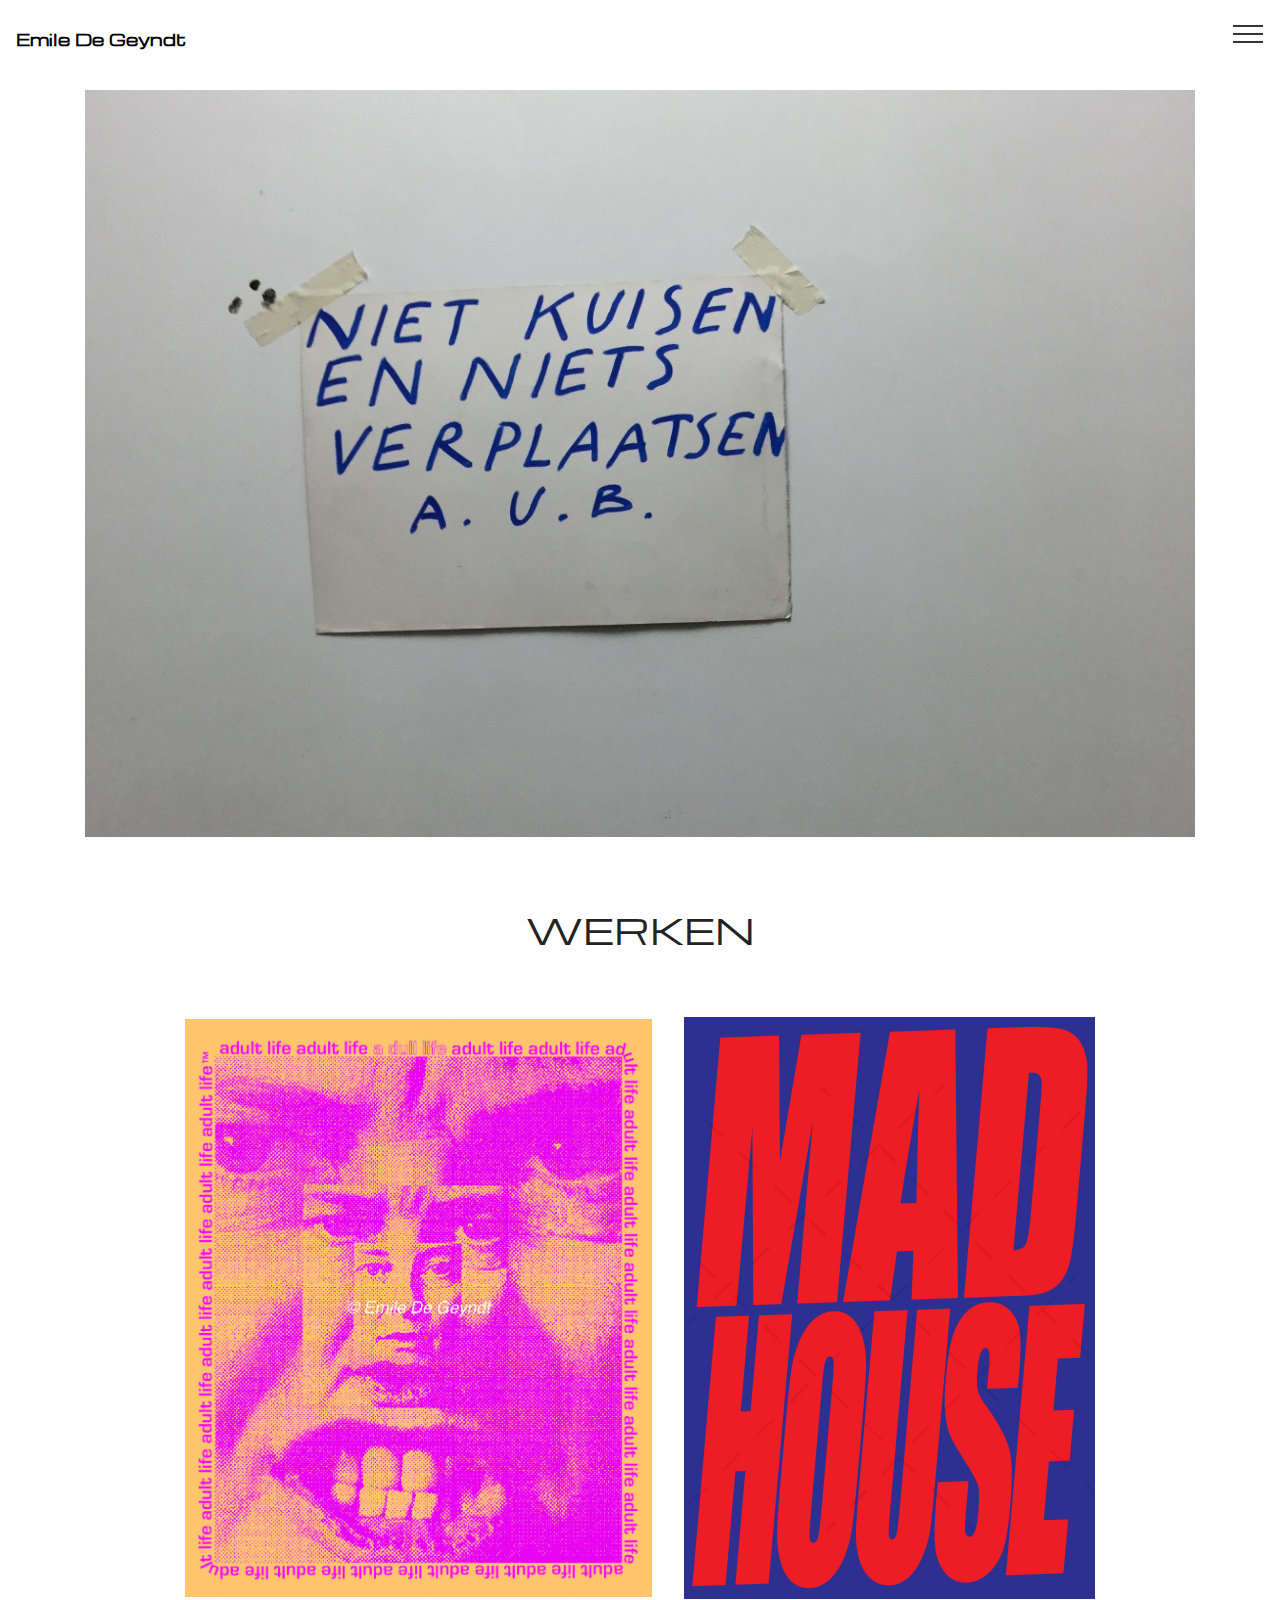
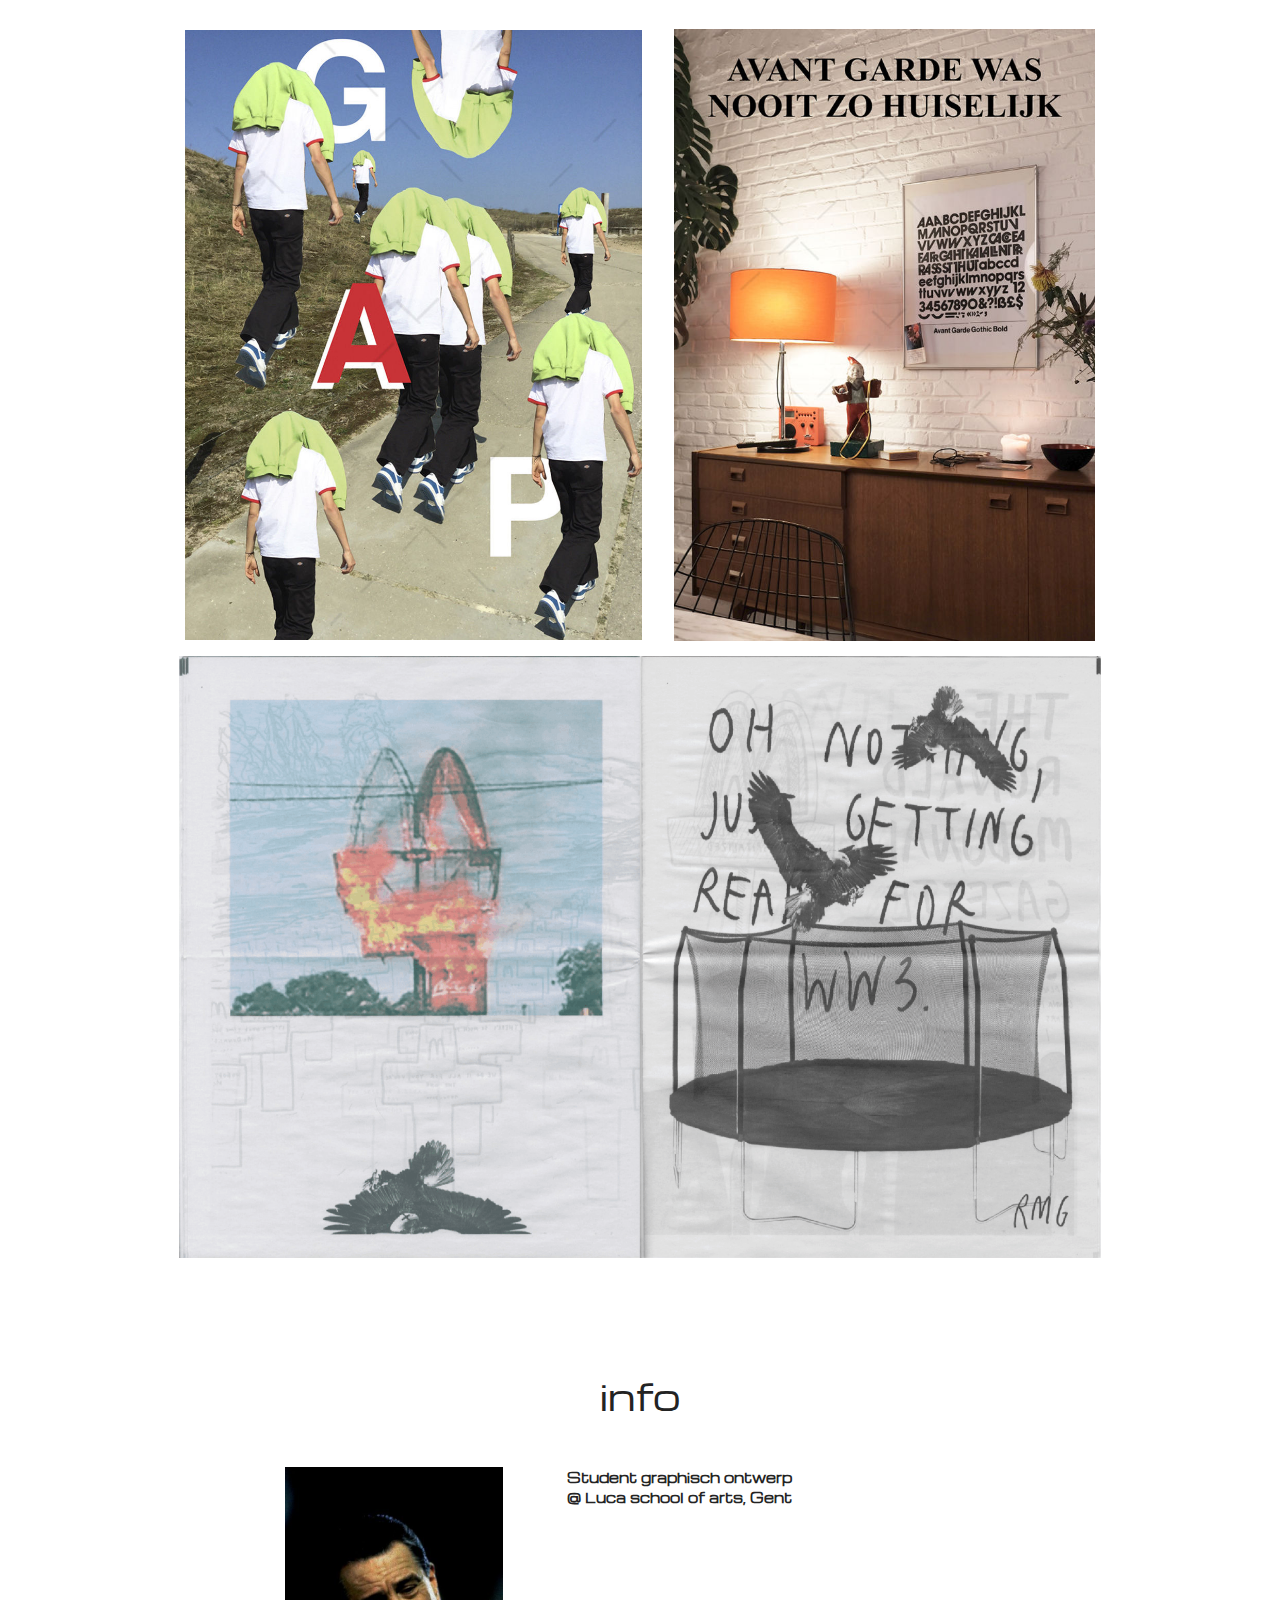
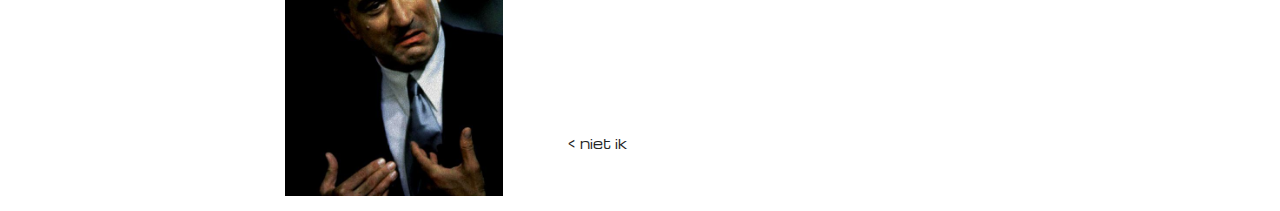
==== index.html @ dad9a9f1 "create github pages" ====
<!DOCTYPE html>
<html >
<head>
  <!-- Site made with Mobirise Website Builder v4.7.2, https://mobirise.com -->
  <meta charset="UTF-8">
  <meta http-equiv="X-UA-Compatible" content="IE=edge">
  <meta name="generator" content="Mobirise v4.7.2, mobirise.com">
  <meta name="viewport" content="width=device-width, initial-scale=1, minimum-scale=1">
  <link rel="shortcut icon" href="assets/images/apple-andy-1500x1125.png" type="image/x-icon">
  <meta name="description" content="">
  <title>Home</title>
  <link rel="stylesheet" href="assets/tether/tether.min.css">
  <link rel="stylesheet" href="assets/bootstrap/css/bootstrap.min.css">
  <link rel="stylesheet" href="assets/bootstrap/css/bootstrap-grid.min.css">
  <link rel="stylesheet" href="assets/bootstrap/css/bootstrap-reboot.min.css">
  <link rel="stylesheet" href="assets/soundcloud-plugin/style.css">
  <link rel="stylesheet" href="assets/dropdown/css/style.css">
  <link rel="stylesheet" href="assets/theme/css/style.css">
  <link rel="stylesheet" href="assets/mobirise/css/mbr-additional.css" type="text/css">
  
  
  
</head>
<body>
  <section class="menu cid-qzxN5OcfqR" once="menu" id="menu2-m">

    

    <nav class="navbar navbar-expand beta-menu navbar-dropdown align-items-center navbar-fixed-top collapsed">
        <button class="navbar-toggler navbar-toggler-right" type="button" data-toggle="collapse" data-target="#navbarSupportedContent" aria-controls="navbarSupportedContent" aria-expanded="false" aria-label="Toggle navigation">
            <div class="hamburger">
                <span></span>
                <span></span>
                <span></span>
                <span></span>
            </div>
        </button>
        <div class="menu-logo">
            <div class="navbar-brand">
                
                <span class="navbar-caption-wrap"><a class="navbar-caption text-black display-2" href="index.html">
                        Emile De Geyndt</a></span>
            </div>
        </div>
        <div class="collapse navbar-collapse" id="navbarSupportedContent">
            <ul class="navbar-nav nav-dropdown" data-app-modern-menu="true"><li class="nav-item">
                    <a class="nav-link link text-black display-5" href="index.html#content6-15">info</a>
                </li><li class="nav-item"><a class="nav-link link text-black display-5" href="https://www.instagram.com/et__merde/">instagram</a></li></ul>
            <div class="navbar-buttons mbr-section-btn"><a class="btn btn-sm btn-primary display-5" href="page6.html">EXXXTRA</a></div>
        </div>
    </nav>
</section>

<section class="engine"><a href="https://mobirise.me/f">simple web creator</a></section><section class="cid-qC5NJCp5Lq" id="image2-2c">

    

    <figure class="mbr-figure container">
        <div class="image-block" style="width: 100%;">
            <img src="assets/images/img-4035-2330x1569.jpg" alt="Mobirise" title="">
            
        </div>
    </figure>
</section>

<section class="mbr-section content4 cid-qzy1NmVsoD" id="content4-1b">

    

    <div class="container">
        <div class="media-container-row">
            <div class="title col-12 col-md-8">
                <h2 class="align-center pb-3 mbr-fonts-style display-1">
                    WERKEN</h2>
                
                
            </div>
        </div>
    </div>
</section>

<section class="cid-qQSWAT0ApM" id="image4-2q">
    <!-- Block parameters controls (Blue "Gear" panel) -->
    
    <!-- End block parameters -->
    <div class="container images-container">
            <div class="media-container-row" style="width: 82%;">
                <div class="img-item item1" style="width: 117%;">
                    <a href="page1.html"><img src="assets/images/adulllife3-3-953x1181.jpg" alt="" title=""></a>
                    
                </div>
                <div class="img-item">
                    <a href="page3.html"><img src="assets/images/wet-feet-kleur-br-822x1164.jpg" alt="" title=""></a>
                    
                </div>
            </div>
    </div>
</section>

<section class="cid-qQSX184i73" id="image4-2r">
    <!-- Block parameters controls (Blue "Gear" panel) -->
    
    <!-- End block parameters -->
    <div class="container images-container">
            <div class="media-container-row" style="width: 82%;">
                <div class="img-item item1" style="width: 112%;">
                    <a href="page2.html"><img src="assets/images/gapcollage-886x1181.jpg" alt="" title=""></a>
                    
                </div>
                <div class="img-item">
                    <a href="page4.html"><img src="assets/images/leste-opdr-klein-626x909.jpg" alt="" title=""></a>
                    
                </div>
            </div>
    </div>
</section>

<section class="cid-qQSMK6tzOQ" id="image1-2g">

    

    <figure class="mbr-figure container">
            <div class="image-block" style="width: 83%;">
                <a href="page6.html"><img src="assets/images/screen-shot-2018-03-17-at-13.52.47-1466x1002.png" width="1400" alt="Mobirise" title=""></a>
                
            </div>
    </figure>
</section>

<section class="mbr-section content4 cid-qzy2yYkfPD" id="content4-1c">

    

    <div class="container">
        <div class="media-container-row">
            <div class="title col-12 col-md-8">
                <h2 class="align-center pb-3 mbr-fonts-style display-1">info</h2>
                
                
            </div>
        </div>
    </div>
</section>

<section class="mbr-section content6 cid-qzxRY116Lw" id="content6-15">
    
     
    
    <div class="container">
        <div class="media-container-row">
            <div class="col-12 col-md-8">
                <div class="media-container-row">
                    <div class="mbr-figure" style="width: 60%;">
                      <img src="assets/images/79481179f00e66c1105b78cdd1456d4d-501x756.jpg" alt="Mobirise" title="">  
                    </div>
                    <div class="media-content">
                        <div class="mbr-section-text">
                            <p class="mbr-text mb-0 mbr-fonts-style display-5"><strong>Student graphisch ontwerp</strong><br><strong>@ Luca school of arts, Gent</strong><strong><br></strong><strong><br></strong><br><br><br><br><br><br><br><br><br><br>&lt; niet ik</p>
                        </div>
                    </div>
                </div>
            </div>
        </div>
    </div>
</section>


  <script src="assets/web/assets/jquery/jquery.min.js"></script>
  <script src="assets/popper/popper.min.js"></script>
  <script src="assets/tether/tether.min.js"></script>
  <script src="assets/bootstrap/js/bootstrap.min.js"></script>
  <script src="assets/smoothscroll/smooth-scroll.js"></script>
  <script src="assets/dropdown/js/script.min.js"></script>
  <script src="assets/touchswipe/jquery.touch-swipe.min.js"></script>
  <script src="assets/theme/js/script.js"></script>
  
  
</body>
</html>
---- assets/soundcloud-plugin/style.css ----
.addons-container {
  position: relative;
  margin-left: auto;
  margin-right: auto;
  padding-right: 15px;
  padding-left: 15px; }
  @media (min-width: 576px) {
    .addons-container {
      padding-right: 15px;
      padding-left: 15px; } }
  @media (min-width: 768px) {
    .addons-container {
      padding-right: 15px;
      padding-left: 15px; } }
  @media (min-width: 992px) {
    .addons-container {
      padding-right: 15px;
      padding-left: 15px; } }
  @media (min-width: 1200px) {
    .addons-container {
      padding-right: 15px;
      padding-left: 15px; } }
  @media (min-width: 576px) {
    .addons-container {
      width: 540px;
      max-width: 100%; } }
  @media (min-width: 768px) {
    .addons-container {
      width: 720px;
      max-width: 100%; } }
  @media (min-width: 992px) {
    .addons-container {
      width: 960px;
      max-width: 100%; } }
  @media (min-width: 1200px) {
    .addons-container {
      width: 1140px;
      max-width: 100%; } }

.addons-container-inner{
    position: relative;
    width: 100%;
    min-height: 1px;
    padding-right: 15px;
    padding-left: 15px;
}
@media (min-width: 567px) {
    .addons-container-inner{
        -ms-flex: 0 0 66.666667%;
        flex: 0 0 66.666667%;
        max-width: 66.666667%;
    }
}
.addons-row{
    display: flex;
    justify-content:center;
}
---- assets/dropdown/css/style.css ----
.navbar-dropdown {
  left: 0;
  padding: 0;
  position: absolute;
  right: 0;
  top: 0;
  transition: all 0.45s ease;
  z-index: 1030;
  background: #282828; }
  .navbar-dropdown .navbar-logo {
    margin-right: 0.8rem;
    transition: margin 0.3s ease-in-out;
    vertical-align: middle; }
    .navbar-dropdown .navbar-logo img {
      height: 3.125rem;
      transition: all 0.3s ease-in-out; }
    .navbar-dropdown .navbar-logo.mbr-iconfont {
      font-size: 3.125rem;
      line-height: 3.125rem; }
  .navbar-dropdown .navbar-caption {
    font-weight: 700;
    white-space: normal;
    vertical-align: -4px;
    line-height: 3.125rem !important; }
    .navbar-dropdown .navbar-caption, .navbar-dropdown .navbar-caption:hover {
      color: inherit;
      text-decoration: none; }
  .navbar-dropdown .mbr-iconfont + .navbar-caption {
    vertical-align: -1px; }
  .navbar-dropdown.navbar-fixed-top {
    position: fixed; }
  .navbar-dropdown .navbar-brand span {
    vertical-align: -4px; }
  .navbar-dropdown.bg-color.transparent {
    background: none; }
  .navbar-dropdown.navbar-short .navbar-brand {
    padding: 0.625rem 0; }
    .navbar-dropdown.navbar-short .navbar-brand span {
      vertical-align: -1px; }
  .navbar-dropdown.navbar-short .navbar-caption {
    line-height: 2.375rem !important;
    vertical-align: -2px; }
  .navbar-dropdown.navbar-short .navbar-logo {
    margin-right: 0.5rem; }
    .navbar-dropdown.navbar-short .navbar-logo img {
      height: 2.375rem; }
    .navbar-dropdown.navbar-short .navbar-logo.mbr-iconfont {
      font-size: 2.375rem;
      line-height: 2.375rem; }
  .navbar-dropdown.navbar-short .mbr-table-cell {
    height: 3.625rem; }
  .navbar-dropdown .navbar-close {
    left: 0.6875rem;
    position: fixed;
    top: 0.75rem;
    z-index: 1000; }
  .navbar-dropdown .hamburger-icon {
    content: "";
    display: inline-block;
    vertical-align: middle;
    width: 16px;
    -webkit-box-shadow: 0 -6px 0 1px #282828,0 0 0 1px #282828,0 6px 0 1px #282828;
    -moz-box-shadow: 0 -6px 0 1px #282828,0 0 0 1px #282828,0 6px 0 1px #282828;
    box-shadow: 0 -6px 0 1px #282828,0 0 0 1px #282828,0 6px 0 1px #282828; }

.dropdown-menu .dropdown-toggle[data-toggle="dropdown-submenu"]::after {
  border-bottom: 0.35em solid transparent;
  border-left: 0.35em solid;
  border-right: 0;
  border-top: 0.35em solid transparent;
  margin-left: 0.3rem; }

.dropdown-menu .dropdown-item:focus {
  outline: 0; }

.nav-dropdown {
  font-size: 0.75rem;
  font-weight: 500;
  height: auto !important; }
  .nav-dropdown .nav-btn {
    padding-left: 1rem; }
  .nav-dropdown .link {
    margin: .667em 1.667em;
    font-weight: 500;
    padding: 0;
    transition: color .2s ease-in-out; }
    .nav-dropdown .link.dropdown-toggle {
      margin-right: 2.583em; }
      .nav-dropdown .link.dropdown-toggle::after {
        margin-left: .25rem;
        border-top: 0.35em solid;
        border-right: 0.35em solid transparent;
        border-left: 0.35em solid transparent;
        border-bottom: 0; }
      .nav-dropdown .link.dropdown-toggle[aria-expanded="true"] {
        margin: 0;
        padding: 0.667em 3.263em  0.667em 1.667em; }
  .nav-dropdown .link::after,
  .nav-dropdown .dropdown-item::after {
    color: inherit; }
  .nav-dropdown .btn {
    font-size: 0.75rem;
    font-weight: 700;
    letter-spacing: 0;
    margin-bottom: 0;
    padding-left: 1.25rem;
    padding-right: 1.25rem; }
  .nav-dropdown .dropdown-menu {
    border-radius: 0;
    border: 0;
    left: 0;
    margin: 0;
    padding-bottom: 1.25rem;
    padding-top: 1.25rem;
    position: relative; }
  .nav-dropdown .dropdown-submenu {
    margin-left: 0.125rem;
    top: 0; }
  .nav-dropdown .dropdown-item {
    font-weight: 500;
    line-height: 2;
    padding: 0.3846em 4.615em 0.3846em 1.5385em;
    position: relative;
    transition: color .2s ease-in-out, background-color .2s ease-in-out; }
    .nav-dropdown .dropdown-item::after {
      margin-top: -0.3077em;
      position: absolute;
      right: 1.1538em;
      top: 50%; }
    .nav-dropdown .dropdown-item:focus, .nav-dropdown .dropdown-item:hover {
      background: none; }

@media (max-width: 767px) {
  .nav-dropdown.navbar-toggleable-sm {
    bottom: 0;
    display: none;
    left: 0;
    overflow-x: hidden;
    position: fixed;
    top: 0;
    transform: translateX(-100%);
    -ms-transform: translateX(-100%);
    -webkit-transform: translateX(-100%);
    width: 18.75rem;
    z-index: 999; } }
.nav-dropdown.navbar-toggleable-xl {
  bottom: 0;
  display: none;
  left: 0;
  overflow-x: hidden;
  position: fixed;
  top: 0;
  transform: translateX(-100%);
  -ms-transform: translateX(-100%);
  -webkit-transform: translateX(-100%);
  width: 18.75rem;
  z-index: 999; }

.nav-dropdown-sm {
  display: block !important;
  overflow-x: hidden;
  overflow: auto;
  padding-top: 3.875rem; }
  .nav-dropdown-sm::after {
    content: "";
    display: block;
    height: 3rem;
    width: 100%; }
  .nav-dropdown-sm.collapse.in ~ .navbar-close {
    display: block !important; }
  .nav-dropdown-sm.collapsing, .nav-dropdown-sm.collapse.in {
    transform: translateX(0);
    -ms-transform: translateX(0);
    -webkit-transform: translateX(0);
    transition: all 0.25s ease-out;
    -webkit-transition: all 0.25s ease-out;
    background: #282828; }
  .nav-dropdown-sm.collapsing[aria-expanded="false"] {
    transform: translateX(-100%);
    -ms-transform: translateX(-100%);
    -webkit-transform: translateX(-100%); }
  .nav-dropdown-sm .nav-item {
    display: block;
    margin-left: 0 !important;
    padding-left: 0; }
  .nav-dropdown-sm .link,
  .nav-dropdown-sm .dropdown-item {
    border-top: 1px dotted rgba(255, 255, 255, 0.1);
    font-size: 0.8125rem;
    line-height: 1.6;
    margin: 0 !important;
    padding: 0.875rem 2.4rem 0.875rem 1.5625rem !important;
    position: relative;
    white-space: normal; }
    .nav-dropdown-sm .link:focus, .nav-dropdown-sm .link:hover,
    .nav-dropdown-sm .dropdown-item:focus,
    .nav-dropdown-sm .dropdown-item:hover {
      background: rgba(0, 0, 0, 0.2) !important;
      color: #c0a375; }
  .nav-dropdown-sm .nav-btn {
    position: relative;
    padding: 1.5625rem 1.5625rem 0 1.5625rem; }
    .nav-dropdown-sm .nav-btn::before {
      border-top: 1px dotted rgba(255, 255, 255, 0.1);
      content: "";
      left: 0;
      position: absolute;
      top: 0;
      width: 100%; }
    .nav-dropdown-sm .nav-btn + .nav-btn {
      padding-top: 0.625rem; }
      .nav-dropdown-sm .nav-btn + .nav-btn::before {
        display: none; }
  .nav-dropdown-sm .btn {
    padding: 0.625rem 0; }
  .nav-dropdown-sm .dropdown-toggle[data-toggle="dropdown-submenu"]::after {
    margin-left: .25rem;
    border-top: 0.35em solid;
    border-right: 0.35em solid transparent;
    border-left: 0.35em solid transparent;
    border-bottom: 0; }
  .nav-dropdown-sm .dropdown-toggle[data-toggle="dropdown-submenu"][aria-expanded="true"]::after {
    border-top: 0;
    border-right: 0.35em solid transparent;
    border-left: 0.35em solid transparent;
    border-bottom: 0.35em solid; }
  .nav-dropdown-sm .dropdown-menu {
    margin: 0;
    padding: 0;
    position: relative;
    top: 0;
    left: 0;
    width: 100%;
    border: 0;
    float: none;
    border-radius: 0;
    background: none; }
  .nav-dropdown-sm .dropdown-submenu {
    left: 100%;
    margin-left: 0.125rem;
    margin-top: -1.25rem;
    top: 0; }

.navbar-toggleable-sm .nav-dropdown .dropdown-menu {
  position: absolute; }

.navbar-toggleable-sm .nav-dropdown .dropdown-submenu {
  left: 100%;
  margin-left: 0.125rem;
  margin-top: -1.25rem;
  top: 0; }

.navbar-toggleable-sm.opened .nav-dropdown .dropdown-menu {
  position: relative; }

.navbar-toggleable-sm.opened .nav-dropdown .dropdown-submenu {
  left: 0;
  margin-left: 00rem;
  margin-top: 0rem;
  top: 0; }

.is-builder .nav-dropdown.collapsing {
  transition: none !important; }

/*# sourceMappingURL=style.css.map */
---- assets/theme/css/style.css ----
/*!
 * Mobirise v4 theme (https://mobirise.com/)
 * Copyright 2017 Mobirise
 */
section {
  background-color: #eeeeee; }

section,
.container,
.container-fluid {
  position: relative;
  word-wrap: break-word; }

a.mbr-iconfont:hover {
  text-decoration: none; }

.article .lead p, .article .lead ul, .article .lead ol, .article .lead pre, .article .lead blockquote {
  margin-bottom: 0; }

a {
  font-style: normal;
  font-weight: 400;
  cursor: pointer; }
  a, a:hover {
    text-decoration: none; }

figure {
  margin-bottom: 0; }

body {
  color: #232323; }

h1, h2, h3, h4, h5, h6,
.h1, .h2, .h3, .h4, .h5, .h6,
.display-1, .display-2, .display-3, .display-4 {
  line-height: 1;
  word-break: break-word;
  word-wrap: break-word; }

b, strong {
  font-weight: bold; }

blockquote {
  padding: 10px 0 10px 20px;
  position: relative;
  border-left: 2px solid;
  border-color: #ff3366; }

input:-webkit-autofill, input:-webkit-autofill:hover, input:-webkit-autofill:focus, input:-webkit-autofill:active {
  transition-delay: 9999s;
  transition-property: background-color, color; }

textarea[type="hidden"] {
  display: none; }

body {
  position: relative; }

section {
  background-position: 50% 50%;
  background-repeat: no-repeat;
  background-size: cover; }
  section .mbr-background-video,
  section .mbr-background-video-preview {
    position: absolute;
    bottom: 0;
    left: 0;
    right: 0;
    top: 0; }

.hidden {
  visibility: hidden; }

.mbr-z-index20 {
  z-index: 20; }

/*! Base colors */
.mbr-white {
  color: #ffffff; }

.mbr-black {
  color: #000000; }

.mbr-bg-white {
  background-color: #ffffff; }

.mbr-bg-black {
  background-color: #000000; }

/*! Text-aligns */
.align-left {
  text-align: left; }

.align-center {
  text-align: center; }

.align-right {
  text-align: right; }

@media (max-width: 767px) {
  .align-left, .align-center, .align-right, .mbr-section-btn, .mbr-section-title {
    text-align: center; } }
/*! Font-weight  */
.mbr-light {
  font-weight: 300; }

.mbr-regular {
  font-weight: 400; }

.mbr-semibold {
  font-weight: 500; }

.mbr-bold {
  font-weight: 700; }

/*! Media  */
.media-size-item {
  -webkit-flex: 1 1 auto;
  -moz-flex: 1 1 auto;
  -ms-flex: 1 1 auto;
  -o-flex: 1 1 auto;
  flex: 1 1 auto; }

.media-content {
  -webkit-flex-basis: 100%;
  flex-basis: 100%; }

.media-container-row {
  display: -ms-flexbox;
  display: -webkit-flex;
  display: flex;
  -webkit-flex-direction: row;
  -ms-flex-direction: row;
  flex-direction: row;
  -webkit-flex-wrap: wrap;
  -ms-flex-wrap: wrap;
  flex-wrap: wrap;
  -webkit-justify-content: center;
  -ms-flex-pack: center;
  justify-content: center;
  -webkit-align-content: center;
  -ms-flex-line-pack: center;
  align-content: center;
  -webkit-align-items: start;
  -ms-flex-align: start;
  align-items: start; }
  .media-container-row .media-size-item {
    width: 400px; }

.media-container-column {
  display: -ms-flexbox;
  display: -webkit-flex;
  display: flex;
  -webkit-flex-direction: column;
  -ms-flex-direction: column;
  flex-direction: column;
  -webkit-flex-wrap: wrap;
  -ms-flex-wrap: wrap;
  flex-wrap: wrap;
  -webkit-justify-content: center;
  -ms-flex-pack: center;
  justify-content: center;
  -webkit-align-content: center;
  -ms-flex-line-pack: center;
  align-content: center;
  -webkit-align-items: stretch;
  -ms-flex-align: stretch;
  align-items: stretch; }
  .media-container-column > * {
    width: 100%; }

@media (min-width: 992px) {
  .media-container-row {
    -webkit-flex-wrap: nowrap;
    -ms-flex-wrap: nowrap;
    flex-wrap: nowrap; } }
figure {
  overflow: hidden; }

figure[mbr-media-size] {
  transition: width 0.1s; }

.mbr-figure img, .mbr-figure iframe {
  display: block;
  width: 100%; }

.card {
  background-color: transparent;
  border: none; }

.card-img {
  text-align: center;
  flex-shrink: 0; }

.media {
  max-width: 100%;
  margin: 0 auto; }

.mbr-figure {
  -ms-flex-item-align: center;
  -ms-grid-row-align: center;
  -webkit-align-self: center;
  align-self: center; }

.media-container > div {
  max-width: 100%; }

.mbr-figure img, .card-img img {
  width: 100%; }

@media (max-width: 991px) {
  .media-size-item {
    width: auto !important; }

  .media {
    width: auto; }

  .mbr-figure {
    width: 100% !important; } }
/*! Buttons */
.mbr-section-btn {
  margin-left: -.25rem;
  margin-right: -.25rem;
  font-size: 0; }

nav .mbr-section-btn {
  margin-left: 0rem;
  margin-right: 0rem; }

/*! Btn icon margin */
.btn .mbr-iconfont, .btn.btn-sm .mbr-iconfont {
  cursor: pointer;
  margin-right: 0.5rem; }

.btn.btn-md .mbr-iconfont, .btn.btn-md .mbr-iconfont {
  margin-right: 0.8rem; }

.mbr-regular {
  font-weight: 400; }

.mbr-semibold {
  font-weight: 500; }

.mbr-bold {
  font-weight: 700; }

[type="submit"] {
  -webkit-appearance: none; }

/*! Full-screen */
.mbr-fullscreen .mbr-overlay {
  min-height: 100vh; }

.mbr-fullscreen {
  display: flex;
  display: -webkit-flex;
  display: -moz-flex;
  display: -ms-flex;
  display: -o-flex;
  align-items: center;
  -webkit-align-items: center;
  min-height: 100vh;
  padding-top: 3rem;
  padding-bottom: 3rem; }

/*! Map */
.map {
  height: 25rem;
  position: relative; }
  .map iframe {
    width: 100%;
    height: 100%; }

/* Form */
.form-asterisk {
  font-family: initial;
  position: absolute;
  top: -2px;
  font-weight: normal; }

/*! Scroll to top arrow */
.mbr-arrow-up {
  bottom: 25px;
  right: 90px;
  position: fixed;
  text-align: right;
  z-index: 5000;
  color: #ffffff;
  font-size: 32px;
  transform: rotate(180deg);
  -webkit-transform: rotate(180deg); }

.mbr-arrow-up a {
  background: rgba(0, 0, 0, 0.2);
  border-radius: 3px;
  color: #fff;
  display: inline-block;
  height: 60px;
  width: 60px;
  outline-style: none !important;
  position: relative;
  text-decoration: none;
  transition: all .3s ease-in-out;
  cursor: pointer;
  text-align: center; }
  .mbr-arrow-up a:hover {
    background-color: rgba(0, 0, 0, 0.4); }
  .mbr-arrow-up a i {
    line-height: 60px; }

.mbr-arrow-up-icon {
  display: block;
  color: #fff; }

.mbr-arrow-up-icon::before {
  content: "\203a";
  display: inline-block;
  font-family: serif;
  font-size: 32px;
  line-height: 1;
  font-style: normal;
  position: relative;
  top: 6px;
  left: -4px;
  -webkit-transform: rotate(-90deg);
  transform: rotate(-90deg); }

/*! Arrow Down */
.mbr-arrow {
  position: absolute;
  bottom: 45px;
  left: 50%;
  width: 60px;
  height: 60px;
  cursor: pointer;
  background-color: rgba(80, 80, 80, 0.5);
  border-radius: 50%;
  -webkit-transform: translateX(-50%);
  transform: translateX(-50%); }
  .mbr-arrow > a {
    display: inline-block;
    text-decoration: none;
    outline-style: none;
    -webkit-animation: arrowdown 1.7s ease-in-out infinite;
    animation: arrowdown 1.7s ease-in-out infinite; }
    .mbr-arrow > a > i {
      position: absolute;
      top: -2px;
      left: 15px;
      font-size: 2rem; }

@keyframes arrowdown {
  0% {
    transform: translateY(0px);
    -webkit-transform: translateY(0px); }
  50% {
    transform: translateY(-5px);
    -webkit-transform: translateY(-5px); }
  100% {
    transform: translateY(0px);
    -webkit-transform: translateY(0px); } }
@-webkit-keyframes arrowdown {
  0% {
    transform: translateY(0px);
    -webkit-transform: translateY(0px); }
  50% {
    transform: translateY(-5px);
    -webkit-transform: translateY(-5px); }
  100% {
    transform: translateY(0px);
    -webkit-transform: translateY(0px); } }
@media (max-width: 500px) {
  .mbr-arrow-up {
    left: 50%;
    right: auto;
    transform: translateX(-50%) rotate(180deg);
    -webkit-transform: translateX(-50%) rotate(180deg); } }
/*Gradients animation*/
@keyframes gradient-animation {
  from {
    background-position: 0% 100%;
    animation-timing-function: ease-in-out; }
  to {
    background-position: 100% 0%;
    animation-timing-function: ease-in-out; } }
@-webkit-keyframes gradient-animation {
  from {
    background-position: 0% 100%;
    animation-timing-function: ease-in-out; }
  to {
    background-position: 100% 0%;
    animation-timing-function: ease-in-out; } }
.bg-gradient {
  background-size: 200% 200%;
  animation: gradient-animation 5s infinite alternate;
  -webkit-animation: gradient-animation 5s infinite alternate; }

.menu .navbar-brand {
  display: -webkit-flex; }
  .menu .navbar-brand span {
    display: flex;
    display: -webkit-flex; }
  .menu .navbar-brand .navbar-caption-wrap {
    display: -webkit-flex; }
  .menu .navbar-brand .navbar-logo img {
    display: -webkit-flex; }
@media (min-width: 768px) and (max-width: 991px) {
  .menu .navbar-toggleable-sm .navbar-nav {
    display: -webkit-box;
    display: -webkit-flex;
    display: -ms-flexbox; } }
@media (min-width: 992px) {
  .menu .navbar-nav.nav-dropdown {
    display: -webkit-flex; }
  .menu .navbar-toggleable-sm .navbar-collapse {
    display: -webkit-flex !important; } }

/*# sourceMappingURL=style.css.map */
.engine {
	position: absolute;
	text-indent: -2400px;
	text-align: center;
	padding: 0;
	top: 0;
	left: -2400px;
}
---- assets/mobirise/css/mbr-additional.css ----
@import url(https://fonts.googleapis.com/css?family=Michroma:400);
@import url(https://fonts.googleapis.com/css?family=Rubik:300,300i,400,400i,500,500i,700,700i,900,900i);





body {
  font-style: normal;
  line-height: 1.5;
}
.mbr-section-title {
  font-style: normal;
  line-height: 1.2;
}
.mbr-section-subtitle {
  line-height: 1.3;
}
.mbr-text {
  font-style: normal;
  line-height: 1.6;
}
.display-1 {
  font-family: 'Michroma', sans-serif;
  font-size: 2.2rem;
}
.display-1 > .mbr-iconfont {
  font-size: 3.52rem;
}
.display-2 {
  font-family: 'Michroma', sans-serif;
  font-size: 1rem;
}
.display-2 > .mbr-iconfont {
  font-size: 1.6rem;
}
.display-4 {
  font-family: 'Rubik', sans-serif;
  font-size: 1rem;
}
.display-4 > .mbr-iconfont {
  font-size: 1.6rem;
}
.display-5 {
  font-family: 'Michroma', sans-serif;
  font-size: 0.8rem;
}
.display-5 > .mbr-iconfont {
  font-size: 1.28rem;
}
.display-7 {
  font-family: 'Michroma', sans-serif;
  font-size: 2rem;
}
.display-7 > .mbr-iconfont {
  font-size: 3.2rem;
}
/* ---- Fluid typography for mobile devices ---- */
/* 1.4 - font scale ratio ( bootstrap == 1.42857 ) */
/* 100vw - current viewport width */
/* (48 - 20)  48 == 48rem == 768px, 20 == 20rem == 320px(minimal supported viewport) */
/* 0.65 - min scale variable, may vary */
@media (max-width: 768px) {
  .display-1 {
    font-size: 1.76rem;
    font-size: calc( 1.42rem + (2.2 - 1.42) * ((100vw - 20rem) / (48 - 20)));
    line-height: calc( 1.4 * (1.42rem + (2.2 - 1.42) * ((100vw - 20rem) / (48 - 20))));
  }
  .display-2 {
    font-size: 0.8rem;
    font-size: calc( 1rem + (1 - 1) * ((100vw - 20rem) / (48 - 20)));
    line-height: calc( 1.4 * (1rem + (1 - 1) * ((100vw - 20rem) / (48 - 20))));
  }
  .display-4 {
    font-size: 0.8rem;
    font-size: calc( 1rem + (1 - 1) * ((100vw - 20rem) / (48 - 20)));
    line-height: calc( 1.4 * (1rem + (1 - 1) * ((100vw - 20rem) / (48 - 20))));
  }
  .display-5 {
    font-size: 0.64rem;
    font-size: calc( 0.93rem + (0.8 - 0.93) * ((100vw - 20rem) / (48 - 20)));
    line-height: calc( 1.4 * (0.93rem + (0.8 - 0.93) * ((100vw - 20rem) / (48 - 20))));
  }
}
/* Buttons */
.btn {
  font-weight: 500;
  border-width: 2px;
  font-style: normal;
  letter-spacing: 1px;
  margin: .4rem .8rem;
  white-space: normal;
  -webkit-transition: all 0.3s ease-in-out;
  -moz-transition: all 0.3s ease-in-out;
  transition: all 0.3s ease-in-out;
  padding: 1rem 3rem;
  border-radius: 3px;
  display: inline-flex;
  align-items: center;
  justify-content: center;
  word-break: break-word;
}
.btn-sm {
  font-weight: 500;
  letter-spacing: 1px;
  -webkit-transition: all 0.3s ease-in-out;
  -moz-transition: all 0.3s ease-in-out;
  transition: all 0.3s ease-in-out;
  padding: 0.6rem 1.5rem;
  border-radius: 3px;
}
.btn-md {
  font-weight: 500;
  letter-spacing: 1px;
  margin: .4rem .8rem !important;
  -webkit-transition: all 0.3s ease-in-out;
  -moz-transition: all 0.3s ease-in-out;
  transition: all 0.3s ease-in-out;
  padding: 1rem 3rem;
  border-radius: 3px;
}
.btn-lg {
  font-weight: 500;
  letter-spacing: 1px;
  margin: .4rem .8rem !important;
  -webkit-transition: all 0.3s ease-in-out;
  -moz-transition: all 0.3s ease-in-out;
  transition: all 0.3s ease-in-out;
  padding: 1.2rem 3.2rem;
  border-radius: 3px;
}
.bg-primary {
  background-color: #0040ff !important;
}
.bg-success {
  background-color: #f7ed4a !important;
}
.bg-info {
  background-color: #82786e !important;
}
.bg-warning {
  background-color: #879a9f !important;
}
.bg-danger {
  background-color: #b1a374 !important;
}
.btn-primary,
.btn-primary:active {
  background-color: #0040ff !important;
  border-color: #0040ff !important;
  color: #ffffff !important;
}
.btn-primary:hover,
.btn-primary:focus,
.btn-primary.focus,
.btn-primary.active {
  color: #ffffff !important;
  background-color: #002db3 !important;
  border-color: #002db3 !important;
}
.btn-primary.disabled,
.btn-primary:disabled {
  color: #ffffff !important;
  background-color: #002db3 !important;
  border-color: #002db3 !important;
}
.btn-secondary,
.btn-secondary:active {
  background-color: #ff3366 !important;
  border-color: #ff3366 !important;
  color: #ffffff !important;
}
.btn-secondary:hover,
.btn-secondary:focus,
.btn-secondary.focus,
.btn-secondary.active {
  color: #ffffff !important;
  background-color: #e50039 !important;
  border-color: #e50039 !important;
}
.btn-secondary.disabled,
.btn-secondary:disabled {
  color: #ffffff !important;
  background-color: #e50039 !important;
  border-color: #e50039 !important;
}
.btn-info,
.btn-info:active {
  background-color: #82786e !important;
  border-color: #82786e !important;
  color: #ffffff !important;
}
.btn-info:hover,
.btn-info:focus,
.btn-info.focus,
.btn-info.active {
  color: #ffffff !important;
  background-color: #59524b !important;
  border-color: #59524b !important;
}
.btn-info.disabled,
.btn-info:disabled {
  color: #ffffff !important;
  background-color: #59524b !important;
  border-color: #59524b !important;
}
.btn-success,
.btn-success:active {
  background-color: #f7ed4a !important;
  border-color: #f7ed4a !important;
  color: #3f3c03 !important;
}
.btn-success:hover,
.btn-success:focus,
.btn-success.focus,
.btn-success.active {
  color: #3f3c03 !important;
  background-color: #eadd0a !important;
  border-color: #eadd0a !important;
}
.btn-success.disabled,
.btn-success:disabled {
  color: #3f3c03 !important;
  background-color: #eadd0a !important;
  border-color: #eadd0a !important;
}
.btn-warning,
.btn-warning:active {
  background-color: #879a9f !important;
  border-color: #879a9f !important;
  color: #ffffff !important;
}
.btn-warning:hover,
.btn-warning:focus,
.btn-warning.focus,
.btn-warning.active {
  color: #ffffff !important;
  background-color: #617479 !important;
  border-color: #617479 !important;
}
.btn-warning.disabled,
.btn-warning:disabled {
  color: #ffffff !important;
  background-color: #617479 !important;
  border-color: #617479 !important;
}
.btn-danger,
.btn-danger:active {
  background-color: #b1a374 !important;
  border-color: #b1a374 !important;
  color: #ffffff !important;
}
.btn-danger:hover,
.btn-danger:focus,
.btn-danger.focus,
.btn-danger.active {
  color: #ffffff !important;
  background-color: #8b7d4e !important;
  border-color: #8b7d4e !important;
}
.btn-danger.disabled,
.btn-danger:disabled {
  color: #ffffff !important;
  background-color: #8b7d4e !important;
  border-color: #8b7d4e !important;
}
.btn-white {
  color: #333333 !important;
}
.btn-white,
.btn-white:active {
  background-color: #ffffff !important;
  border-color: #ffffff !important;
  color: #808080 !important;
}
.btn-white:hover,
.btn-white:focus,
.btn-white.focus,
.btn-white.active {
  color: #808080 !important;
  background-color: #d9d9d9 !important;
  border-color: #d9d9d9 !important;
}
.btn-white.disabled,
.btn-white:disabled {
  color: #808080 !important;
  background-color: #d9d9d9 !important;
  border-color: #d9d9d9 !important;
}
.btn-black,
.btn-black:active {
  background-color: #333333 !important;
  border-color: #333333 !important;
  color: #ffffff !important;
}
.btn-black:hover,
.btn-black:focus,
.btn-black.focus,
.btn-black.active {
  color: #ffffff !important;
  background-color: #0d0d0d !important;
  border-color: #0d0d0d !important;
}
.btn-black.disabled,
.btn-black:disabled {
  color: #ffffff !important;
  background-color: #0d0d0d !important;
  border-color: #0d0d0d !important;
}
.btn-primary-outline,
.btn-primary-outline:active {
  background: none;
  border-color: #002699;
  color: #002699;
}
.btn-primary-outline:hover,
.btn-primary-outline:focus,
.btn-primary-outline.focus,
.btn-primary-outline.active {
  color: #ffffff;
  background-color: #0040ff;
  border-color: #0040ff;
}
.btn-primary-outline.disabled,
.btn-primary-outline:disabled {
  color: #ffffff !important;
  background-color: #0040ff !important;
  border-color: #0040ff !important;
}
.btn-secondary-outline,
.btn-secondary-outline:active {
  background: none;
  border-color: #cc0033;
  color: #cc0033;
}
.btn-secondary-outline:hover,
.btn-secondary-outline:focus,
.btn-secondary-outline.focus,
.btn-secondary-outline.active {
  color: #ffffff;
  background-color: #ff3366;
  border-color: #ff3366;
}
.btn-secondary-outline.disabled,
.btn-secondary-outline:disabled {
  color: #ffffff !important;
  background-color: #ff3366 !important;
  border-color: #ff3366 !important;
}
.btn-info-outline,
.btn-info-outline:active {
  background: none;
  border-color: #4b453f;
  color: #4b453f;
}
.btn-info-outline:hover,
.btn-info-outline:focus,
.btn-info-outline.focus,
.btn-info-outline.active {
  color: #ffffff;
  background-color: #82786e;
  border-color: #82786e;
}
.btn-info-outline.disabled,
.btn-info-outline:disabled {
  color: #ffffff !important;
  background-color: #82786e !important;
  border-color: #82786e !important;
}
.btn-success-outline,
.btn-success-outline:active {
  background: none;
  border-color: #d2c609;
  color: #d2c609;
}
.btn-success-outline:hover,
.btn-success-outline:focus,
.btn-success-outline.focus,
.btn-success-outline.active {
  color: #3f3c03;
  background-color: #f7ed4a;
  border-color: #f7ed4a;
}
.btn-success-outline.disabled,
.btn-success-outline:disabled {
  color: #3f3c03 !important;
  background-color: #f7ed4a !important;
  border-color: #f7ed4a !important;
}
.btn-warning-outline,
.btn-warning-outline:active {
  background: none;
  border-color: #55666b;
  color: #55666b;
}
.btn-warning-outline:hover,
.btn-warning-outline:focus,
.btn-warning-outline.focus,
.btn-warning-outline.active {
  color: #ffffff;
  background-color: #879a9f;
  border-color: #879a9f;
}
.btn-warning-outline.disabled,
.btn-warning-outline:disabled {
  color: #ffffff !important;
  background-color: #879a9f !important;
  border-color: #879a9f !important;
}
.btn-danger-outline,
.btn-danger-outline:active {
  background: none;
  border-color: #7a6e45;
  color: #7a6e45;
}
.btn-danger-outline:hover,
.btn-danger-outline:focus,
.btn-danger-outline.focus,
.btn-danger-outline.active {
  color: #ffffff;
  background-color: #b1a374;
  border-color: #b1a374;
}
.btn-danger-outline.disabled,
.btn-danger-outline:disabled {
  color: #ffffff !important;
  background-color: #b1a374 !important;
  border-color: #b1a374 !important;
}
.btn-black-outline,
.btn-black-outline:active {
  background: none;
  border-color: #000000;
  color: #000000;
}
.btn-black-outline:hover,
.btn-black-outline:focus,
.btn-black-outline.focus,
.btn-black-outline.active {
  color: #ffffff;
  background-color: #333333;
  border-color: #333333;
}
.btn-black-outline.disabled,
.btn-black-outline:disabled {
  color: #ffffff !important;
  background-color: #333333 !important;
  border-color: #333333 !important;
}
.btn-white-outline,
.btn-white-outline:active,
.btn-white-outline.active {
  background: none;
  border-color: #ffffff;
  color: #ffffff;
}
.btn-white-outline:hover,
.btn-white-outline:focus,
.btn-white-outline.focus {
  color: #333333;
  background-color: #ffffff;
  border-color: #ffffff;
}
.text-primary {
  color: #0040ff !important;
}
.text-secondary {
  color: #ff3366 !important;
}
.text-success {
  color: #f7ed4a !important;
}
.text-info {
  color: #82786e !important;
}
.text-warning {
  color: #879a9f !important;
}
.text-danger {
  color: #b1a374 !important;
}
.text-white {
  color: #ffffff !important;
}
.text-black {
  color: #000000 !important;
}
a.text-primary:hover,
a.text-primary:focus {
  color: #002699 !important;
}
a.text-secondary:hover,
a.text-secondary:focus {
  color: #cc0033 !important;
}
a.text-success:hover,
a.text-success:focus {
  color: #d2c609 !important;
}
a.text-info:hover,
a.text-info:focus {
  color: #4b453f !important;
}
a.text-warning:hover,
a.text-warning:focus {
  color: #55666b !important;
}
a.text-danger:hover,
a.text-danger:focus {
  color: #7a6e45 !important;
}
a.text-white:hover,
a.text-white:focus {
  color: #b3b3b3 !important;
}
a.text-black:hover,
a.text-black:focus {
  color: #4d4d4d !important;
}
.alert-success {
  background-color: #70c770;
}
.alert-info {
  background-color: #82786e;
}
.alert-warning {
  background-color: #879a9f;
}
.alert-danger {
  background-color: #b1a374;
}
.mbr-section-btn a.btn:not(.btn-form):hover,
.mbr-section-btn a.btn:not(.btn-form):focus {
  box-shadow: none !important;
}
.mbr-gallery-filter li.active .btn {
  background-color: #0040ff;
  border-color: #0040ff;
  color: #ffffff;
}
.mbr-gallery-filter li.active .btn:focus {
  box-shadow: none;
}
.btn-form {
  border-radius: 0;
}
.btn-form:hover {
  cursor: pointer;
}
a,
a:hover {
  color: #0040ff;
}
.mbr-plan-header.bg-primary .mbr-plan-subtitle,
.mbr-plan-header.bg-primary .mbr-plan-price-desc {
  color: #ccd9ff;
}
.mbr-plan-header.bg-success .mbr-plan-subtitle,
.mbr-plan-header.bg-success .mbr-plan-price-desc {
  color: #ffffff;
}
.mbr-plan-header.bg-info .mbr-plan-subtitle,
.mbr-plan-header.bg-info .mbr-plan-price-desc {
  color: #beb8b2;
}
.mbr-plan-header.bg-warning .mbr-plan-subtitle,
.mbr-plan-header.bg-warning .mbr-plan-price-desc {
  color: #ced6d8;
}
.mbr-plan-header.bg-danger .mbr-plan-subtitle,
.mbr-plan-header.bg-danger .mbr-plan-price-desc {
  color: #dfd9c6;
}
/* Scroll to top button*/
.scrollToTop_wraper {
  display: none;
}
#scrollToTop a i:before {
  content: '';
  position: absolute;
  height: 40%;
  top: 25%;
  background: #fff;
  width: 2px;
  left: calc(50% - 1px);
}
#scrollToTop a i:after {
  content: '';
  position: absolute;
  display: block;
  border-top: 2px solid #fff;
  border-right: 2px solid #fff;
  width: 40%;
  height: 40%;
  left: 30%;
  bottom: 30%;
  transform: rotate(135deg);
}
/* Others*/
.note-check a[data-value=Rubik] {
  font-style: normal;
}
.mbr-arrow a {
  color: #ffffff;
}
@media (max-width: 767px) {
  .mbr-arrow {
    display: none;
  }
}
.form-control-label {
  position: relative;
  cursor: pointer;
  margin-bottom: .357em;
  padding: 0;
}
.alert {
  color: #ffffff;
  border-radius: 0;
  border: 0;
  font-size: .875rem;
  line-height: 1.5;
  margin-bottom: 1.875rem;
  padding: 1.25rem;
  position: relative;
}
.alert.alert-form::after {
  background-color: inherit;
  bottom: -7px;
  content: "";
  display: block;
  height: 14px;
  left: 50%;
  margin-left: -7px;
  position: absolute;
  transform: rotate(45deg);
  width: 14px;
}
.form-control {
  background-color: #f5f5f5;
  box-shadow: none;
  color: #565656;
  font-family: 'Michroma', sans-serif;
  font-size: 2rem;
  line-height: 1.43;
  min-height: 3.5em;
  padding: 1.07em .5em;
}
.form-control > .mbr-iconfont {
  font-size: 3.2rem;
}
.form-control,
.form-control:focus {
  border: 1px solid #e8e8e8;
}
.form-active .form-control:invalid {
  border-color: red;
}
.mbr-overlay {
  background-color: #000;
  bottom: 0;
  left: 0;
  opacity: .5;
  position: absolute;
  right: 0;
  top: 0;
  z-index: 0;
}
blockquote {
  font-style: italic;
  padding: 10px 0 10px 20px;
  font-size: 1.09rem;
  position: relative;
  border-color: #0040ff;
  border-width: 3px;
}
ul,
ol,
pre,
blockquote {
  margin-bottom: 2.3125rem;
}
pre {
  background: #f4f4f4;
  padding: 10px 24px;
  white-space: pre-wrap;
}
.inactive {
  -webkit-user-select: none;
  -moz-user-select: none;
  -ms-user-select: none;
  user-select: none;
  pointer-events: none;
  -webkit-user-drag: none;
  user-drag: none;
}
.mbr-section__comments .row {
  justify-content: center;
}
/* Forms */
.mbr-form .btn {
  margin: .4rem 0;
}
@media (max-width: 767px) {
  .btn {
    font-size: .75rem !important;
  }
  .btn .mbr-iconfont {
    font-size: 1rem !important;
  }
}
/* Social block */
.btn-social {
  font-size: 20px;
  border-radius: 50%;
  padding: 0;
  width: 44px;
  height: 44px;
  line-height: 44px;
  text-align: center;
  position: relative;
  border: 2px solid #c0a375;
  border-color: #0040ff;
  color: #232323;
  cursor: pointer;
}
.btn-social i {
  top: 0;
  line-height: 44px;
  width: 44px;
}
.btn-social:hover {
  color: #fff;
  background: #0040ff;
}
.btn-social + .btn {
  margin-left: .1rem;
}
/* Footer */
.mbr-footer-content li::before,
.mbr-footer .mbr-contacts li::before {
  background: #0040ff;
}
.mbr-footer-content li a:hover,
.mbr-footer .mbr-contacts li a:hover {
  color: #0040ff;
}
/* Headers*/
.offset-1 {
  margin-left: 8.33333%;
}
.offset-2 {
  margin-left: 16.66667%;
}
.offset-3 {
  margin-left: 25%;
}
.offset-4 {
  margin-left: 33.33333%;
}
.offset-5 {
  margin-left: 41.66667%;
}
.offset-6 {
  margin-left: 50%;
}
.offset-7 {
  margin-left: 58.33333%;
}
.offset-8 {
  margin-left: 66.66667%;
}
.offset-9 {
  margin-left: 75%;
}
.offset-10 {
  margin-left: 83.33333%;
}
.offset-11 {
  margin-left: 91.66667%;
}
@media (min-width: 576px) {
  .offset-sm-0 {
    margin-left: 0%;
  }
  .offset-sm-1 {
    margin-left: 8.33333%;
  }
  .offset-sm-2 {
    margin-left: 16.66667%;
  }
  .offset-sm-3 {
    margin-left: 25%;
  }
  .offset-sm-4 {
    margin-left: 33.33333%;
  }
  .offset-sm-5 {
    margin-left: 41.66667%;
  }
  .offset-sm-6 {
    margin-left: 50%;
  }
  .offset-sm-7 {
    margin-left: 58.33333%;
  }
  .offset-sm-8 {
    margin-left: 66.66667%;
  }
  .offset-sm-9 {
    margin-left: 75%;
  }
  .offset-sm-10 {
    margin-left: 83.33333%;
  }
  .offset-sm-11 {
    margin-left: 91.66667%;
  }
}
@media (min-width: 768px) {
  .offset-md-0 {
    margin-left: 0%;
  }
  .offset-md-1 {
    margin-left: 8.33333%;
  }
  .offset-md-2 {
    margin-left: 16.66667%;
  }
  .offset-md-3 {
    margin-left: 25%;
  }
  .offset-md-4 {
    margin-left: 33.33333%;
  }
  .offset-md-5 {
    margin-left: 41.66667%;
  }
  .offset-md-6 {
    margin-left: 50%;
  }
  .offset-md-7 {
    margin-left: 58.33333%;
  }
  .offset-md-8 {
    margin-left: 66.66667%;
  }
  .offset-md-9 {
    margin-left: 75%;
  }
  .offset-md-10 {
    margin-left: 83.33333%;
  }
  .offset-md-11 {
    margin-left: 91.66667%;
  }
}
@media (min-width: 992px) {
  .offset-lg-0 {
    margin-left: 0%;
  }
  .offset-lg-1 {
    margin-left: 8.33333%;
  }
  .offset-lg-2 {
    margin-left: 16.66667%;
  }
  .offset-lg-3 {
    margin-left: 25%;
  }
  .offset-lg-4 {
    margin-left: 33.33333%;
  }
  .offset-lg-5 {
    margin-left: 41.66667%;
  }
  .offset-lg-6 {
    margin-left: 50%;
  }
  .offset-lg-7 {
    margin-left: 58.33333%;
  }
  .offset-lg-8 {
    margin-left: 66.66667%;
  }
  .offset-lg-9 {
    margin-left: 75%;
  }
  .offset-lg-10 {
    margin-left: 83.33333%;
  }
  .offset-lg-11 {
    margin-left: 91.66667%;
  }
}
@media (min-width: 1200px) {
  .offset-xl-0 {
    margin-left: 0%;
  }
  .offset-xl-1 {
    margin-left: 8.33333%;
  }
  .offset-xl-2 {
    margin-left: 16.66667%;
  }
  .offset-xl-3 {
    margin-left: 25%;
  }
  .offset-xl-4 {
    margin-left: 33.33333%;
  }
  .offset-xl-5 {
    margin-left: 41.66667%;
  }
  .offset-xl-6 {
    margin-left: 50%;
  }
  .offset-xl-7 {
    margin-left: 58.33333%;
  }
  .offset-xl-8 {
    margin-left: 66.66667%;
  }
  .offset-xl-9 {
    margin-left: 75%;
  }
  .offset-xl-10 {
    margin-left: 83.33333%;
  }
  .offset-xl-11 {
    margin-left: 91.66667%;
  }
}
.navbar-toggler {
  -webkit-align-self: flex-start;
  -ms-flex-item-align: start;
  align-self: flex-start;
  padding: 0.25rem 0.75rem;
  font-size: 1.25rem;
  line-height: 1;
  background: transparent;
  border: 1px solid transparent;
  -webkit-border-radius: 0.25rem;
  border-radius: 0.25rem;
}
.navbar-toggler:focus,
.navbar-toggler:hover {
  text-decoration: none;
}
.navbar-toggler-icon {
  display: inline-block;
  width: 1.5em;
  height: 1.5em;
  vertical-align: middle;
  content: "";
  background: no-repeat center center;
  -webkit-background-size: 100% 100%;
  -o-background-size: 100% 100%;
  background-size: 100% 100%;
}
.navbar-toggler-left {
  position: absolute;
  left: 1rem;
}
.navbar-toggler-right {
  position: absolute;
  right: 1rem;
}
@media (max-width: 575px) {
  .navbar-toggleable .navbar-nav .dropdown-menu {
    position: static;
    float: none;
  }
  .navbar-toggleable > .container {
    padding-right: 0;
    padding-left: 0;
  }
}
@media (min-width: 576px) {
  .navbar-toggleable {
    -webkit-box-orient: horizontal;
    -webkit-box-direction: normal;
    -webkit-flex-direction: row;
    -ms-flex-direction: row;
    flex-direction: row;
    -webkit-flex-wrap: nowrap;
    -ms-flex-wrap: nowrap;
    flex-wrap: nowrap;
    -webkit-box-align: center;
    -webkit-align-items: center;
    -ms-flex-align: center;
    align-items: center;
  }
  .navbar-toggleable .navbar-nav {
    -webkit-box-orient: horizontal;
    -webkit-box-direction: normal;
    -webkit-flex-direction: row;
    -ms-flex-direction: row;
    flex-direction: row;
  }
  .navbar-toggleable .navbar-nav .nav-link {
    padding-right: .5rem;
    padding-left: .5rem;
  }
  .navbar-toggleable > .container {
    display: -webkit-box;
    display: -webkit-flex;
    display: -ms-flexbox;
    display: flex;
    -webkit-flex-wrap: nowrap;
    -ms-flex-wrap: nowrap;
    flex-wrap: nowrap;
    -webkit-box-align: center;
    -webkit-align-items: center;
    -ms-flex-align: center;
    align-items: center;
  }
  .navbar-toggleable .navbar-collapse {
    display: -webkit-box !important;
    display: -webkit-flex !important;
    display: -ms-flexbox !important;
    display: flex !important;
    width: 100%;
  }
  .navbar-toggleable .navbar-toggler {
    display: none;
  }
}
@media (max-width: 767px) {
  .navbar-toggleable-sm .navbar-nav .dropdown-menu {
    position: static;
    float: none;
  }
  .navbar-toggleable-sm > .container {
    padding-right: 0;
    padding-left: 0;
  }
}
@media (min-width: 768px) {
  .navbar-toggleable-sm {
    -webkit-box-orient: horizontal;
    -webkit-box-direction: normal;
    -webkit-flex-direction: row;
    -ms-flex-direction: row;
    flex-direction: row;
    -webkit-flex-wrap: nowrap;
    -ms-flex-wrap: nowrap;
    flex-wrap: nowrap;
    -webkit-box-align: center;
    -webkit-align-items: center;
    -ms-flex-align: center;
    align-items: center;
  }
  .navbar-toggleable-sm .navbar-nav {
    -webkit-box-orient: horizontal;
    -webkit-box-direction: normal;
    -webkit-flex-direction: row;
    -ms-flex-direction: row;
    flex-direction: row;
  }
  .navbar-toggleable-sm .navbar-nav .nav-link {
    padding-right: .5rem;
    padding-left: .5rem;
  }
  .navbar-toggleable-sm > .container {
    display: -webkit-box;
    display: -webkit-flex;
    display: -ms-flexbox;
    display: flex;
    -webkit-flex-wrap: nowrap;
    -ms-flex-wrap: nowrap;
    flex-wrap: nowrap;
    -webkit-box-align: center;
    -webkit-align-items: center;
    -ms-flex-align: center;
    align-items: center;
  }
  .navbar-toggleable-sm .navbar-collapse {
    display: -webkit-box !important;
    display: -webkit-flex !important;
    display: -ms-flexbox !important;
    display: flex !important;
    width: 100%;
  }
  .navbar-toggleable-sm .navbar-toggler {
    display: none;
  }
}
@media (max-width: 991px) {
  .navbar-toggleable-md .navbar-nav .dropdown-menu {
    position: static;
    float: none;
  }
  .navbar-toggleable-md > .container {
    padding-right: 0;
    padding-left: 0;
  }
}
@media (min-width: 992px) {
  .navbar-toggleable-md {
    -webkit-box-orient: horizontal;
    -webkit-box-direction: normal;
    -webkit-flex-direction: row;
    -ms-flex-direction: row;
    flex-direction: row;
    -webkit-flex-wrap: nowrap;
    -ms-flex-wrap: nowrap;
    flex-wrap: nowrap;
    -webkit-box-align: center;
    -webkit-align-items: center;
    -ms-flex-align: center;
    align-items: center;
  }
  .navbar-toggleable-md .navbar-nav {
    -webkit-box-orient: horizontal;
    -webkit-box-direction: normal;
    -webkit-flex-direction: row;
    -ms-flex-direction: row;
    flex-direction: row;
  }
  .navbar-toggleable-md .navbar-nav .nav-link {
    padding-right: .5rem;
    padding-left: .5rem;
  }
  .navbar-toggleable-md > .container {
    display: -webkit-box;
    display: -webkit-flex;
    display: -ms-flexbox;
    display: flex;
    -webkit-flex-wrap: nowrap;
    -ms-flex-wrap: nowrap;
    flex-wrap: nowrap;
    -webkit-box-align: center;
    -webkit-align-items: center;
    -ms-flex-align: center;
    align-items: center;
  }
  .navbar-toggleable-md .navbar-collapse {
    display: -webkit-box !important;
    display: -webkit-flex !important;
    display: -ms-flexbox !important;
    display: flex !important;
    width: 100%;
  }
  .navbar-toggleable-md .navbar-toggler {
    display: none;
  }
}
@media (max-width: 1199px) {
  .navbar-toggleable-lg .navbar-nav .dropdown-menu {
    position: static;
    float: none;
  }
  .navbar-toggleable-lg > .container {
    padding-right: 0;
    padding-left: 0;
  }
}
@media (min-width: 1200px) {
  .navbar-toggleable-lg {
    -webkit-box-orient: horizontal;
    -webkit-box-direction: normal;
    -webkit-flex-direction: row;
    -ms-flex-direction: row;
    flex-direction: row;
    -webkit-flex-wrap: nowrap;
    -ms-flex-wrap: nowrap;
    flex-wrap: nowrap;
    -webkit-box-align: center;
    -webkit-align-items: center;
    -ms-flex-align: center;
    align-items: center;
  }
  .navbar-toggleable-lg .navbar-nav {
    -webkit-box-orient: horizontal;
    -webkit-box-direction: normal;
    -webkit-flex-direction: row;
    -ms-flex-direction: row;
    flex-direction: row;
  }
  .navbar-toggleable-lg .navbar-nav .nav-link {
    padding-right: .5rem;
    padding-left: .5rem;
  }
  .navbar-toggleable-lg > .container {
    display: -webkit-box;
    display: -webkit-flex;
    display: -ms-flexbox;
    display: flex;
    -webkit-flex-wrap: nowrap;
    -ms-flex-wrap: nowrap;
    flex-wrap: nowrap;
    -webkit-box-align: center;
    -webkit-align-items: center;
    -ms-flex-align: center;
    align-items: center;
  }
  .navbar-toggleable-lg .navbar-collapse {
    display: -webkit-box !important;
    display: -webkit-flex !important;
    display: -ms-flexbox !important;
    display: flex !important;
    width: 100%;
  }
  .navbar-toggleable-lg .navbar-toggler {
    display: none;
  }
}
.navbar-toggleable-xl {
  -webkit-box-orient: horizontal;
  -webkit-box-direction: normal;
  -webkit-flex-direction: row;
  -ms-flex-direction: row;
  flex-direction: row;
  -webkit-flex-wrap: nowrap;
  -ms-flex-wrap: nowrap;
  flex-wrap: nowrap;
  -webkit-box-align: center;
  -webkit-align-items: center;
  -ms-flex-align: center;
  align-items: center;
}
.navbar-toggleable-xl .navbar-nav .dropdown-menu {
  position: static;
  float: none;
}
.navbar-toggleable-xl > .container {
  padding-right: 0;
  padding-left: 0;
}
.navbar-toggleable-xl .navbar-nav {
  -webkit-box-orient: horizontal;
  -webkit-box-direction: normal;
  -webkit-flex-direction: row;
  -ms-flex-direction: row;
  flex-direction: row;
}
.navbar-toggleable-xl .navbar-nav .nav-link {
  padding-right: .5rem;
  padding-left: .5rem;
}
.navbar-toggleable-xl > .container {
  display: -webkit-box;
  display: -webkit-flex;
  display: -ms-flexbox;
  display: flex;
  -webkit-flex-wrap: nowrap;
  -ms-flex-wrap: nowrap;
  flex-wrap: nowrap;
  -webkit-box-align: center;
  -webkit-align-items: center;
  -ms-flex-align: center;
  align-items: center;
}
.navbar-toggleable-xl .navbar-collapse {
  display: -webkit-box !important;
  display: -webkit-flex !important;
  display: -ms-flexbox !important;
  display: flex !important;
  width: 100%;
}
.navbar-toggleable-xl .navbar-toggler {
  display: none;
}
.card-img {
  width: auto;
}
.menu .navbar.collapsed:not(.beta-menu) {
  flex-direction: column;
}
.carousel-item.active,
.carousel-item-next,
.carousel-item-prev {
  display: -webkit-box;
  display: -webkit-flex;
  display: -ms-flexbox;
  display: flex;
}
.note-air-layout .dropup .dropdown-menu,
.note-air-layout .navbar-fixed-bottom .dropdown .dropdown-menu {
  bottom: initial !important;
}
html,
body {
  height: auto;
  min-height: 100vh;
}
.dropup .dropdown-toggle::after {
  display: none;
}
.cid-qC5NJCp5Lq {
  padding-top: 90px;
  padding-bottom: 30px;
  background: #ffffff;
}
.cid-qC5NJCp5Lq .image-block {
  margin: auto;
}
.cid-qC5NJCp5Lq .mbr-figure {
  margin: 0 auto;
}
.cid-qC5NJCp5Lq figcaption {
  position: relative;
}
.cid-qC5NJCp5Lq figcaption div {
  position: absolute;
  bottom: 0;
  width: 100%;
}
@media (max-width: 768px) {
  .cid-qC5NJCp5Lq .image-block {
    width: 100% !important;
  }
}
.cid-qzy1NmVsoD {
  padding-top: 45px;
  padding-bottom: 0px;
  background-color: #ffffff;
}
.cid-qzy1NmVsoD .mbr-section-subtitle {
  color: #767676;
}
.cid-qQSWAT0ApM {
  padding-top: 45px;
  padding-bottom: 0px;
  background: #ffffff;
}
.cid-qQSWAT0ApM .images-container.container-fluid {
  padding: 0;
}
.cid-qQSWAT0ApM .media-container-row {
  margin: 0 auto;
  align-items: stretch;
}
.cid-qQSWAT0ApM .media-container-row .img-item {
  display: flex;
  flex-direction: column;
  justify-content: center;
  position: relative;
  width: 100%;
  z-index: 1;
}
.cid-qQSWAT0ApM .media-container-row .img-item img {
  width: 100%;
  min-height: 1px;
}
.cid-qQSWAT0ApM .media-container-row .img-item .img-caption {
  background: #ffffff;
  z-index: 2;
  padding: 1rem 1rem;
  word-break: break-word;
}
.cid-qQSWAT0ApM .media-container-row .img-item .img-caption p {
  margin-bottom: 0;
}
.cid-qQSWAT0ApM .media-container-row .img-item.item1 {
  padding: 0 2rem 0 0;
}
@media (max-width: 992px) {
  .cid-qQSWAT0ApM .img-item {
    width: 100% !important;
  }
  .cid-qQSWAT0ApM .img-item.item1 {
    width: 100%;
    flex-basis: initial !important;
    padding: 0 0 2rem 0 !important;
  }
}
.cid-qQSX184i73 {
  padding-top: 30px;
  padding-bottom: 0px;
  background: #ffffff;
}
.cid-qQSX184i73 .images-container.container-fluid {
  padding: 0;
}
.cid-qQSX184i73 .media-container-row {
  margin: 0 auto;
  align-items: stretch;
}
.cid-qQSX184i73 .media-container-row .img-item {
  display: flex;
  flex-direction: column;
  justify-content: center;
  position: relative;
  width: 100%;
  z-index: 1;
}
.cid-qQSX184i73 .media-container-row .img-item img {
  width: 100%;
  min-height: 1px;
}
.cid-qQSX184i73 .media-container-row .img-item .img-caption {
  background: #ffffff;
  z-index: 2;
  padding: 1rem 1rem;
  word-break: break-word;
}
.cid-qQSX184i73 .media-container-row .img-item .img-caption p {
  margin-bottom: 0;
}
.cid-qQSX184i73 .media-container-row .img-item.item1 {
  padding: 0 2rem 0 0;
}
@media (max-width: 992px) {
  .cid-qQSX184i73 .img-item {
    width: 100% !important;
  }
  .cid-qQSX184i73 .img-item.item1 {
    width: 100%;
    flex-basis: initial !important;
    padding: 0 0 2rem 0 !important;
  }
}
.cid-qQSMK6tzOQ {
  padding-top: 15px;
  padding-bottom: 60px;
  background: #ffffff;
}
.cid-qQSMK6tzOQ .image-block {
  margin: auto;
}
.cid-qQSMK6tzOQ figcaption {
  position: relative;
}
.cid-qQSMK6tzOQ figcaption div {
  position: absolute;
  bottom: 0;
  width: 100%;
}
@media (max-width: 768px) {
  .cid-qQSMK6tzOQ .image-block {
    width: 100% !important;
  }
}
.cid-qzy2yYkfPD {
  padding-top: 60px;
  padding-bottom: 0px;
  background-color: #ffffff;
}
.cid-qzy2yYkfPD .mbr-section-subtitle {
  color: #767676;
}
.cid-qzxN5OcfqR .navbar {
  background: #ffffff;
  transition: none;
  min-height: 77px;
  padding: .5rem 0;
}
.cid-qzxN5OcfqR .navbar-dropdown.bg-color.transparent.opened {
  background: #ffffff;
}
.cid-qzxN5OcfqR a {
  font-style: normal;
}
.cid-qzxN5OcfqR .nav-item span {
  padding-right: 0.4em;
  line-height: 0.5em;
  vertical-align: text-bottom;
  position: relative;
  top: -0.2em;
  text-decoration: none;
}
.cid-qzxN5OcfqR .nav-item a {
  padding: 0.7rem 0 !important;
  margin: 0rem .65rem !important;
}
.cid-qzxN5OcfqR .btn {
  padding: 0.4rem 1.5rem;
  display: inline-flex;
  align-items: center;
}
.cid-qzxN5OcfqR .btn .mbr-iconfont {
  font-size: 1.6rem;
}
.cid-qzxN5OcfqR .menu-logo {
  margin-right: auto;
}
.cid-qzxN5OcfqR .menu-logo .navbar-brand {
  display: flex;
  margin-left: 5rem;
  padding: 0;
  transition: padding .2s;
  min-height: 3.8rem;
  align-items: center;
}
.cid-qzxN5OcfqR .menu-logo .navbar-brand .navbar-caption-wrap {
  display: flex;
  -webkit-align-items: center;
  align-items: center;
  word-break: break-word;
  min-width: 7rem;
  margin: .3rem 0;
}
.cid-qzxN5OcfqR .menu-logo .navbar-brand .navbar-caption-wrap .navbar-caption {
  line-height: 1.2rem !important;
  padding-right: 2rem;
}
.cid-qzxN5OcfqR .menu-logo .navbar-brand .navbar-logo {
  font-size: 4rem;
  transition: font-size 0.25s;
}
.cid-qzxN5OcfqR .menu-logo .navbar-brand .navbar-logo img {
  display: flex;
}
.cid-qzxN5OcfqR .menu-logo .navbar-brand .navbar-logo .mbr-iconfont {
  transition: font-size 0.25s;
}
.cid-qzxN5OcfqR .navbar-toggleable-sm .navbar-collapse {
  justify-content: flex-end;
  -webkit-justify-content: flex-end;
  padding-right: 5rem;
  width: auto;
}
.cid-qzxN5OcfqR .navbar-toggleable-sm .navbar-collapse .navbar-nav {
  flex-wrap: wrap;
  -webkit-flex-wrap: wrap;
  padding-left: 0;
}
.cid-qzxN5OcfqR .navbar-toggleable-sm .navbar-collapse .navbar-nav .nav-item {
  -webkit-align-self: center;
  align-self: center;
}
.cid-qzxN5OcfqR .navbar-toggleable-sm .navbar-collapse .navbar-buttons {
  padding-left: 0;
  padding-bottom: 0;
}
.cid-qzxN5OcfqR .dropdown .dropdown-menu {
  background: #ffffff;
  display: none;
  position: absolute;
  min-width: 5rem;
  padding-top: 1.4rem;
  padding-bottom: 1.4rem;
  text-align: left;
}
.cid-qzxN5OcfqR .dropdown .dropdown-menu .dropdown-item {
  width: auto;
  padding: 0.235em 1.5385em 0.235em 1.5385em !important;
}
.cid-qzxN5OcfqR .dropdown .dropdown-menu .dropdown-item::after {
  right: 0.5rem;
}
.cid-qzxN5OcfqR .dropdown .dropdown-menu .dropdown-submenu {
  margin: 0;
}
.cid-qzxN5OcfqR .dropdown.open > .dropdown-menu {
  display: block;
}
.cid-qzxN5OcfqR .navbar-toggleable-sm.opened:after {
  position: absolute;
  width: 100vw;
  height: 100vh;
  content: '';
  background-color: rgba(0, 0, 0, 0.1);
  left: 0;
  bottom: 0;
  transform: translateY(100%);
  -webkit-transform: translateY(100%);
  z-index: 1000;
}
.cid-qzxN5OcfqR .navbar.navbar-short {
  min-height: 60px;
  transition: all .2s;
}
.cid-qzxN5OcfqR .navbar.navbar-short .navbar-toggler-right {
  top: 20px;
}
.cid-qzxN5OcfqR .navbar.navbar-short .navbar-logo a {
  font-size: 2.5rem !important;
  line-height: 2.5rem;
  transition: font-size 0.25s;
}
.cid-qzxN5OcfqR .navbar.navbar-short .navbar-logo a .mbr-iconfont {
  font-size: 2.5rem !important;
}
.cid-qzxN5OcfqR .navbar.navbar-short .navbar-logo a img {
  height: 3rem !important;
}
.cid-qzxN5OcfqR .navbar.navbar-short .navbar-brand {
  min-height: 3rem;
}
.cid-qzxN5OcfqR button.navbar-toggler {
  width: 31px;
  height: 18px;
  cursor: pointer;
  transition: all .2s;
  top: 1.5rem;
  right: 1rem;
}
.cid-qzxN5OcfqR button.navbar-toggler:focus {
  outline: none;
}
.cid-qzxN5OcfqR button.navbar-toggler .hamburger span {
  position: absolute;
  right: 0;
  width: 30px;
  height: 2px;
  border-right: 5px;
  background-color: #333333;
}
.cid-qzxN5OcfqR button.navbar-toggler .hamburger span:nth-child(1) {
  top: 0;
  transition: all .2s;
}
.cid-qzxN5OcfqR button.navbar-toggler .hamburger span:nth-child(2) {
  top: 8px;
  transition: all .15s;
}
.cid-qzxN5OcfqR button.navbar-toggler .hamburger span:nth-child(3) {
  top: 8px;
  transition: all .15s;
}
.cid-qzxN5OcfqR button.navbar-toggler .hamburger span:nth-child(4) {
  top: 16px;
  transition: all .2s;
}
.cid-qzxN5OcfqR nav.opened .hamburger span:nth-child(1) {
  top: 8px;
  width: 0;
  opacity: 0;
  right: 50%;
  transition: all .2s;
}
.cid-qzxN5OcfqR nav.opened .hamburger span:nth-child(2) {
  -webkit-transform: rotate(45deg);
  transform: rotate(45deg);
  transition: all .25s;
}
.cid-qzxN5OcfqR nav.opened .hamburger span:nth-child(3) {
  -webkit-transform: rotate(-45deg);
  transform: rotate(-45deg);
  transition: all .25s;
}
.cid-qzxN5OcfqR nav.opened .hamburger span:nth-child(4) {
  top: 8px;
  width: 0;
  opacity: 0;
  right: 50%;
  transition: all .2s;
}
.cid-qzxN5OcfqR .collapsed.navbar-expand {
  flex-direction: column;
}
.cid-qzxN5OcfqR .collapsed .btn {
  display: flex;
}
.cid-qzxN5OcfqR .collapsed .navbar-collapse {
  display: none !important;
  padding-right: 0 !important;
}
.cid-qzxN5OcfqR .collapsed .navbar-collapse.collapsing,
.cid-qzxN5OcfqR .collapsed .navbar-collapse.show {
  display: block !important;
}
.cid-qzxN5OcfqR .collapsed .navbar-collapse.collapsing .navbar-nav,
.cid-qzxN5OcfqR .collapsed .navbar-collapse.show .navbar-nav {
  display: block;
  text-align: center;
}
.cid-qzxN5OcfqR .collapsed .navbar-collapse.collapsing .navbar-nav .nav-item,
.cid-qzxN5OcfqR .collapsed .navbar-collapse.show .navbar-nav .nav-item {
  clear: both;
}
.cid-qzxN5OcfqR .collapsed .navbar-collapse.collapsing .navbar-buttons,
.cid-qzxN5OcfqR .collapsed .navbar-collapse.show .navbar-buttons {
  text-align: center;
}
.cid-qzxN5OcfqR .collapsed .navbar-collapse.collapsing .navbar-buttons:last-child,
.cid-qzxN5OcfqR .collapsed .navbar-collapse.show .navbar-buttons:last-child {
  margin-bottom: 1rem;
}
.cid-qzxN5OcfqR .collapsed button.navbar-toggler {
  display: block;
}
.cid-qzxN5OcfqR .collapsed .navbar-brand {
  margin-left: 1rem !important;
}
.cid-qzxN5OcfqR .collapsed .navbar-toggleable-sm {
  flex-direction: column;
  -webkit-flex-direction: column;
}
.cid-qzxN5OcfqR .collapsed .dropdown .dropdown-menu {
  width: 100%;
  text-align: center;
  position: relative;
  opacity: 0;
  display: block;
  height: 0;
  visibility: hidden;
  padding: 0;
  transition-duration: .5s;
  transition-property: opacity,padding,height;
}
.cid-qzxN5OcfqR .collapsed .dropdown.open > .dropdown-menu {
  position: relative;
  opacity: 1;
  height: auto;
  padding: 1.4rem 0;
  visibility: visible;
}
.cid-qzxN5OcfqR .collapsed .dropdown .dropdown-submenu {
  left: 0;
  text-align: center;
  width: 100%;
}
.cid-qzxN5OcfqR .collapsed .dropdown .dropdown-toggle[data-toggle="dropdown-submenu"]::after {
  margin-top: 0;
  position: inherit;
  right: 0;
  top: 50%;
  display: inline-block;
  width: 0;
  height: 0;
  margin-left: .3em;
  vertical-align: middle;
  content: "";
  border-top: .30em solid;
  border-right: .30em solid transparent;
  border-left: .30em solid transparent;
}
@media (max-width: 991px) {
  .cid-qzxN5OcfqR.navbar-expand {
    flex-direction: column;
  }
  .cid-qzxN5OcfqR img {
    height: 3.8rem !important;
  }
  .cid-qzxN5OcfqR .btn {
    display: flex;
  }
  .cid-qzxN5OcfqR button.navbar-toggler {
    display: block;
  }
  .cid-qzxN5OcfqR .navbar-brand {
    margin-left: 1rem !important;
  }
  .cid-qzxN5OcfqR .navbar-toggleable-sm {
    flex-direction: column;
    -webkit-flex-direction: column;
  }
  .cid-qzxN5OcfqR .navbar-collapse {
    display: none !important;
    padding-right: 0 !important;
  }
  .cid-qzxN5OcfqR .navbar-collapse.collapsing,
  .cid-qzxN5OcfqR .navbar-collapse.show {
    display: block !important;
  }
  .cid-qzxN5OcfqR .navbar-collapse.collapsing .navbar-nav,
  .cid-qzxN5OcfqR .navbar-collapse.show .navbar-nav {
    display: block;
    text-align: center;
  }
  .cid-qzxN5OcfqR .navbar-collapse.collapsing .navbar-nav .nav-item,
  .cid-qzxN5OcfqR .navbar-collapse.show .navbar-nav .nav-item {
    clear: both;
  }
  .cid-qzxN5OcfqR .navbar-collapse.collapsing .navbar-buttons,
  .cid-qzxN5OcfqR .navbar-collapse.show .navbar-buttons {
    text-align: center;
  }
  .cid-qzxN5OcfqR .navbar-collapse.collapsing .navbar-buttons:last-child,
  .cid-qzxN5OcfqR .navbar-collapse.show .navbar-buttons:last-child {
    margin-bottom: 1rem;
  }
  .cid-qzxN5OcfqR .dropdown .dropdown-menu {
    width: 100%;
    text-align: center;
    position: relative;
    opacity: 0;
    display: block;
    height: 0;
    visibility: hidden;
    padding: 0;
    transition-duration: .5s;
    transition-property: opacity,padding,height;
  }
  .cid-qzxN5OcfqR .dropdown.open > .dropdown-menu {
    position: relative;
    opacity: 1;
    height: auto;
    padding: 1.4rem 0;
    visibility: visible;
  }
  .cid-qzxN5OcfqR .dropdown .dropdown-submenu {
    left: 0;
    text-align: center;
    width: 100%;
  }
  .cid-qzxN5OcfqR .dropdown .dropdown-toggle[data-toggle="dropdown-submenu"]::after {
    margin-top: 0;
    position: inherit;
    right: 0;
    top: 50%;
    display: inline-block;
    width: 0;
    height: 0;
    margin-left: .3em;
    vertical-align: middle;
    content: "";
    border-top: .30em solid;
    border-right: .30em solid transparent;
    border-left: .30em solid transparent;
  }
}
@media (min-width: 767px) {
  .cid-qzxN5OcfqR .menu-logo {
    flex-shrink: 0;
  }
}
.cid-qzxRY116Lw {
  padding-top: 30px;
  padding-bottom: 15px;
  background-color: #ffffff;
}
@media (min-width: 992px) {
  .cid-qzxRY116Lw .mbr-figure {
    padding-right: 4rem;
  }
}
@media (max-width: 992px) {
  .cid-qzxRY116Lw .mbr-figure {
    padding-bottom: 1rem;
  }
}
.cid-qzxRY116Lw .mbr-text {
  color: #232323;
  text-align: left;
}
.cid-qzxRY116Lw .mbr-text B {
  color: #333333;
}
.cid-qA8FKerHQK {
  padding-top: 120px;
  padding-bottom: 0px;
  background-color: #ffffff;
}
.cid-qA8FKerHQK .mbr-section-subtitle {
  color: #767676;
}
.cid-qA8FKerHQK H2 {
  color: #232323;
}
.cid-qzxN5OcfqR .navbar {
  background: #ffffff;
  transition: none;
  min-height: 77px;
  padding: .5rem 0;
}
.cid-qzxN5OcfqR .navbar-dropdown.bg-color.transparent.opened {
  background: #ffffff;
}
.cid-qzxN5OcfqR a {
  font-style: normal;
}
.cid-qzxN5OcfqR .nav-item span {
  padding-right: 0.4em;
  line-height: 0.5em;
  vertical-align: text-bottom;
  position: relative;
  top: -0.2em;
  text-decoration: none;
}
.cid-qzxN5OcfqR .nav-item a {
  padding: 0.7rem 0 !important;
  margin: 0rem .65rem !important;
}
.cid-qzxN5OcfqR .btn {
  padding: 0.4rem 1.5rem;
  display: inline-flex;
  align-items: center;
}
.cid-qzxN5OcfqR .btn .mbr-iconfont {
  font-size: 1.6rem;
}
.cid-qzxN5OcfqR .menu-logo {
  margin-right: auto;
}
.cid-qzxN5OcfqR .menu-logo .navbar-brand {
  display: flex;
  margin-left: 5rem;
  padding: 0;
  transition: padding .2s;
  min-height: 3.8rem;
  align-items: center;
}
.cid-qzxN5OcfqR .menu-logo .navbar-brand .navbar-caption-wrap {
  display: flex;
  -webkit-align-items: center;
  align-items: center;
  word-break: break-word;
  min-width: 7rem;
  margin: .3rem 0;
}
.cid-qzxN5OcfqR .menu-logo .navbar-brand .navbar-caption-wrap .navbar-caption {
  line-height: 1.2rem !important;
  padding-right: 2rem;
}
.cid-qzxN5OcfqR .menu-logo .navbar-brand .navbar-logo {
  font-size: 4rem;
  transition: font-size 0.25s;
}
.cid-qzxN5OcfqR .menu-logo .navbar-brand .navbar-logo img {
  display: flex;
}
.cid-qzxN5OcfqR .menu-logo .navbar-brand .navbar-logo .mbr-iconfont {
  transition: font-size 0.25s;
}
.cid-qzxN5OcfqR .navbar-toggleable-sm .navbar-collapse {
  justify-content: flex-end;
  -webkit-justify-content: flex-end;
  padding-right: 5rem;
  width: auto;
}
.cid-qzxN5OcfqR .navbar-toggleable-sm .navbar-collapse .navbar-nav {
  flex-wrap: wrap;
  -webkit-flex-wrap: wrap;
  padding-left: 0;
}
.cid-qzxN5OcfqR .navbar-toggleable-sm .navbar-collapse .navbar-nav .nav-item {
  -webkit-align-self: center;
  align-self: center;
}
.cid-qzxN5OcfqR .navbar-toggleable-sm .navbar-collapse .navbar-buttons {
  padding-left: 0;
  padding-bottom: 0;
}
.cid-qzxN5OcfqR .dropdown .dropdown-menu {
  background: #ffffff;
  display: none;
  position: absolute;
  min-width: 5rem;
  padding-top: 1.4rem;
  padding-bottom: 1.4rem;
  text-align: left;
}
.cid-qzxN5OcfqR .dropdown .dropdown-menu .dropdown-item {
  width: auto;
  padding: 0.235em 1.5385em 0.235em 1.5385em !important;
}
.cid-qzxN5OcfqR .dropdown .dropdown-menu .dropdown-item::after {
  right: 0.5rem;
}
.cid-qzxN5OcfqR .dropdown .dropdown-menu .dropdown-submenu {
  margin: 0;
}
.cid-qzxN5OcfqR .dropdown.open > .dropdown-menu {
  display: block;
}
.cid-qzxN5OcfqR .navbar-toggleable-sm.opened:after {
  position: absolute;
  width: 100vw;
  height: 100vh;
  content: '';
  background-color: rgba(0, 0, 0, 0.1);
  left: 0;
  bottom: 0;
  transform: translateY(100%);
  -webkit-transform: translateY(100%);
  z-index: 1000;
}
.cid-qzxN5OcfqR .navbar.navbar-short {
  min-height: 60px;
  transition: all .2s;
}
.cid-qzxN5OcfqR .navbar.navbar-short .navbar-toggler-right {
  top: 20px;
}
.cid-qzxN5OcfqR .navbar.navbar-short .navbar-logo a {
  font-size: 2.5rem !important;
  line-height: 2.5rem;
  transition: font-size 0.25s;
}
.cid-qzxN5OcfqR .navbar.navbar-short .navbar-logo a .mbr-iconfont {
  font-size: 2.5rem !important;
}
.cid-qzxN5OcfqR .navbar.navbar-short .navbar-logo a img {
  height: 3rem !important;
}
.cid-qzxN5OcfqR .navbar.navbar-short .navbar-brand {
  min-height: 3rem;
}
.cid-qzxN5OcfqR button.navbar-toggler {
  width: 31px;
  height: 18px;
  cursor: pointer;
  transition: all .2s;
  top: 1.5rem;
  right: 1rem;
}
.cid-qzxN5OcfqR button.navbar-toggler:focus {
  outline: none;
}
.cid-qzxN5OcfqR button.navbar-toggler .hamburger span {
  position: absolute;
  right: 0;
  width: 30px;
  height: 2px;
  border-right: 5px;
  background-color: #333333;
}
.cid-qzxN5OcfqR button.navbar-toggler .hamburger span:nth-child(1) {
  top: 0;
  transition: all .2s;
}
.cid-qzxN5OcfqR button.navbar-toggler .hamburger span:nth-child(2) {
  top: 8px;
  transition: all .15s;
}
.cid-qzxN5OcfqR button.navbar-toggler .hamburger span:nth-child(3) {
  top: 8px;
  transition: all .15s;
}
.cid-qzxN5OcfqR button.navbar-toggler .hamburger span:nth-child(4) {
  top: 16px;
  transition: all .2s;
}
.cid-qzxN5OcfqR nav.opened .hamburger span:nth-child(1) {
  top: 8px;
  width: 0;
  opacity: 0;
  right: 50%;
  transition: all .2s;
}
.cid-qzxN5OcfqR nav.opened .hamburger span:nth-child(2) {
  -webkit-transform: rotate(45deg);
  transform: rotate(45deg);
  transition: all .25s;
}
.cid-qzxN5OcfqR nav.opened .hamburger span:nth-child(3) {
  -webkit-transform: rotate(-45deg);
  transform: rotate(-45deg);
  transition: all .25s;
}
.cid-qzxN5OcfqR nav.opened .hamburger span:nth-child(4) {
  top: 8px;
  width: 0;
  opacity: 0;
  right: 50%;
  transition: all .2s;
}
.cid-qzxN5OcfqR .collapsed.navbar-expand {
  flex-direction: column;
}
.cid-qzxN5OcfqR .collapsed .btn {
  display: flex;
}
.cid-qzxN5OcfqR .collapsed .navbar-collapse {
  display: none !important;
  padding-right: 0 !important;
}
.cid-qzxN5OcfqR .collapsed .navbar-collapse.collapsing,
.cid-qzxN5OcfqR .collapsed .navbar-collapse.show {
  display: block !important;
}
.cid-qzxN5OcfqR .collapsed .navbar-collapse.collapsing .navbar-nav,
.cid-qzxN5OcfqR .collapsed .navbar-collapse.show .navbar-nav {
  display: block;
  text-align: center;
}
.cid-qzxN5OcfqR .collapsed .navbar-collapse.collapsing .navbar-nav .nav-item,
.cid-qzxN5OcfqR .collapsed .navbar-collapse.show .navbar-nav .nav-item {
  clear: both;
}
.cid-qzxN5OcfqR .collapsed .navbar-collapse.collapsing .navbar-buttons,
.cid-qzxN5OcfqR .collapsed .navbar-collapse.show .navbar-buttons {
  text-align: center;
}
.cid-qzxN5OcfqR .collapsed .navbar-collapse.collapsing .navbar-buttons:last-child,
.cid-qzxN5OcfqR .collapsed .navbar-collapse.show .navbar-buttons:last-child {
  margin-bottom: 1rem;
}
.cid-qzxN5OcfqR .collapsed button.navbar-toggler {
  display: block;
}
.cid-qzxN5OcfqR .collapsed .navbar-brand {
  margin-left: 1rem !important;
}
.cid-qzxN5OcfqR .collapsed .navbar-toggleable-sm {
  flex-direction: column;
  -webkit-flex-direction: column;
}
.cid-qzxN5OcfqR .collapsed .dropdown .dropdown-menu {
  width: 100%;
  text-align: center;
  position: relative;
  opacity: 0;
  display: block;
  height: 0;
  visibility: hidden;
  padding: 0;
  transition-duration: .5s;
  transition-property: opacity,padding,height;
}
.cid-qzxN5OcfqR .collapsed .dropdown.open > .dropdown-menu {
  position: relative;
  opacity: 1;
  height: auto;
  padding: 1.4rem 0;
  visibility: visible;
}
.cid-qzxN5OcfqR .collapsed .dropdown .dropdown-submenu {
  left: 0;
  text-align: center;
  width: 100%;
}
.cid-qzxN5OcfqR .collapsed .dropdown .dropdown-toggle[data-toggle="dropdown-submenu"]::after {
  margin-top: 0;
  position: inherit;
  right: 0;
  top: 50%;
  display: inline-block;
  width: 0;
  height: 0;
  margin-left: .3em;
  vertical-align: middle;
  content: "";
  border-top: .30em solid;
  border-right: .30em solid transparent;
  border-left: .30em solid transparent;
}
@media (max-width: 991px) {
  .cid-qzxN5OcfqR.navbar-expand {
    flex-direction: column;
  }
  .cid-qzxN5OcfqR img {
    height: 3.8rem !important;
  }
  .cid-qzxN5OcfqR .btn {
    display: flex;
  }
  .cid-qzxN5OcfqR button.navbar-toggler {
    display: block;
  }
  .cid-qzxN5OcfqR .navbar-brand {
    margin-left: 1rem !important;
  }
  .cid-qzxN5OcfqR .navbar-toggleable-sm {
    flex-direction: column;
    -webkit-flex-direction: column;
  }
  .cid-qzxN5OcfqR .navbar-collapse {
    display: none !important;
    padding-right: 0 !important;
  }
  .cid-qzxN5OcfqR .navbar-collapse.collapsing,
  .cid-qzxN5OcfqR .navbar-collapse.show {
    display: block !important;
  }
  .cid-qzxN5OcfqR .navbar-collapse.collapsing .navbar-nav,
  .cid-qzxN5OcfqR .navbar-collapse.show .navbar-nav {
    display: block;
    text-align: center;
  }
  .cid-qzxN5OcfqR .navbar-collapse.collapsing .navbar-nav .nav-item,
  .cid-qzxN5OcfqR .navbar-collapse.show .navbar-nav .nav-item {
    clear: both;
  }
  .cid-qzxN5OcfqR .navbar-collapse.collapsing .navbar-buttons,
  .cid-qzxN5OcfqR .navbar-collapse.show .navbar-buttons {
    text-align: center;
  }
  .cid-qzxN5OcfqR .navbar-collapse.collapsing .navbar-buttons:last-child,
  .cid-qzxN5OcfqR .navbar-collapse.show .navbar-buttons:last-child {
    margin-bottom: 1rem;
  }
  .cid-qzxN5OcfqR .dropdown .dropdown-menu {
    width: 100%;
    text-align: center;
    position: relative;
    opacity: 0;
    display: block;
    height: 0;
    visibility: hidden;
    padding: 0;
    transition-duration: .5s;
    transition-property: opacity,padding,height;
  }
  .cid-qzxN5OcfqR .dropdown.open > .dropdown-menu {
    position: relative;
    opacity: 1;
    height: auto;
    padding: 1.4rem 0;
    visibility: visible;
  }
  .cid-qzxN5OcfqR .dropdown .dropdown-submenu {
    left: 0;
    text-align: center;
    width: 100%;
  }
  .cid-qzxN5OcfqR .dropdown .dropdown-toggle[data-toggle="dropdown-submenu"]::after {
    margin-top: 0;
    position: inherit;
    right: 0;
    top: 50%;
    display: inline-block;
    width: 0;
    height: 0;
    margin-left: .3em;
    vertical-align: middle;
    content: "";
    border-top: .30em solid;
    border-right: .30em solid transparent;
    border-left: .30em solid transparent;
  }
}
@media (min-width: 767px) {
  .cid-qzxN5OcfqR .menu-logo {
    flex-shrink: 0;
  }
}
.cid-qzxPowv4WN {
  padding-top: 15px;
  padding-bottom: 60px;
  background-color: #ffffff;
}
@media (min-width: 992px) {
  .cid-qzxPowv4WN .mbr-figure {
    padding-right: 4rem;
  }
}
@media (max-width: 992px) {
  .cid-qzxPowv4WN .mbr-figure {
    padding-bottom: 1rem;
  }
}
.cid-qzxPowv4WN .mbr-text {
  color: #232323;
  text-align: left;
}
.cid-qzxPowv4WN .mbr-text B {
  color: #232323;
}
.cid-qA8HZARiT2 {
  padding-top: 0px;
  padding-bottom: 105px;
  background-color: #ffffff;
}
.cid-qA8HZARiT2 .mbr-slider .carousel-control {
  background: #1b1b1b;
}
.cid-qA8HZARiT2 .mbr-slider .carousel-control-prev {
  left: 0;
  margin-left: 2.5rem;
}
.cid-qA8HZARiT2 .mbr-slider .carousel-control-next {
  right: 0;
  margin-right: 2.5rem;
}
.cid-qA8HZARiT2 .mbr-slider .modal-body .close {
  background: #1b1b1b;
}
.cid-qA8HZARiT2 .mbr-gallery-item > div::before {
  content: '';
  position: absolute;
  left: 0;
  top: 0;
  width: 100%;
  height: 100%;
  background: linear-gradient(to left, #554346, #45505b) !important;
  opacity: 0;
  -webkit-transition: 0.2s opacity ease-in-out;
  transition: 0.2s opacity ease-in-out;
}
.cid-qA8HZARiT2 .mbr-gallery-title {
  font-size: .9em;
  position: absolute;
  display: block;
  width: 100%;
  bottom: 0;
  padding: 1rem;
  color: #fff;
  background: linear-gradient(to left, rgba(85, 67, 70, 0.85), rgba(69, 80, 91, 0.85)) !important;
  -webkit-transition: 0.2s background ease-in-out;
  transition: 0.2s background ease-in-out;
}
.cid-qA8GzOXvpa {
  padding-top: 120px;
  padding-bottom: 0px;
  background-color: #ffffff;
}
.cid-qA8GzOXvpa .mbr-section-subtitle {
  color: #767676;
}
.cid-qzxN5OcfqR .navbar {
  background: #ffffff;
  transition: none;
  min-height: 77px;
  padding: .5rem 0;
}
.cid-qzxN5OcfqR .navbar-dropdown.bg-color.transparent.opened {
  background: #ffffff;
}
.cid-qzxN5OcfqR a {
  font-style: normal;
}
.cid-qzxN5OcfqR .nav-item span {
  padding-right: 0.4em;
  line-height: 0.5em;
  vertical-align: text-bottom;
  position: relative;
  top: -0.2em;
  text-decoration: none;
}
.cid-qzxN5OcfqR .nav-item a {
  padding: 0.7rem 0 !important;
  margin: 0rem .65rem !important;
}
.cid-qzxN5OcfqR .btn {
  padding: 0.4rem 1.5rem;
  display: inline-flex;
  align-items: center;
}
.cid-qzxN5OcfqR .btn .mbr-iconfont {
  font-size: 1.6rem;
}
.cid-qzxN5OcfqR .menu-logo {
  margin-right: auto;
}
.cid-qzxN5OcfqR .menu-logo .navbar-brand {
  display: flex;
  margin-left: 5rem;
  padding: 0;
  transition: padding .2s;
  min-height: 3.8rem;
  align-items: center;
}
.cid-qzxN5OcfqR .menu-logo .navbar-brand .navbar-caption-wrap {
  display: flex;
  -webkit-align-items: center;
  align-items: center;
  word-break: break-word;
  min-width: 7rem;
  margin: .3rem 0;
}
.cid-qzxN5OcfqR .menu-logo .navbar-brand .navbar-caption-wrap .navbar-caption {
  line-height: 1.2rem !important;
  padding-right: 2rem;
}
.cid-qzxN5OcfqR .menu-logo .navbar-brand .navbar-logo {
  font-size: 4rem;
  transition: font-size 0.25s;
}
.cid-qzxN5OcfqR .menu-logo .navbar-brand .navbar-logo img {
  display: flex;
}
.cid-qzxN5OcfqR .menu-logo .navbar-brand .navbar-logo .mbr-iconfont {
  transition: font-size 0.25s;
}
.cid-qzxN5OcfqR .navbar-toggleable-sm .navbar-collapse {
  justify-content: flex-end;
  -webkit-justify-content: flex-end;
  padding-right: 5rem;
  width: auto;
}
.cid-qzxN5OcfqR .navbar-toggleable-sm .navbar-collapse .navbar-nav {
  flex-wrap: wrap;
  -webkit-flex-wrap: wrap;
  padding-left: 0;
}
.cid-qzxN5OcfqR .navbar-toggleable-sm .navbar-collapse .navbar-nav .nav-item {
  -webkit-align-self: center;
  align-self: center;
}
.cid-qzxN5OcfqR .navbar-toggleable-sm .navbar-collapse .navbar-buttons {
  padding-left: 0;
  padding-bottom: 0;
}
.cid-qzxN5OcfqR .dropdown .dropdown-menu {
  background: #ffffff;
  display: none;
  position: absolute;
  min-width: 5rem;
  padding-top: 1.4rem;
  padding-bottom: 1.4rem;
  text-align: left;
}
.cid-qzxN5OcfqR .dropdown .dropdown-menu .dropdown-item {
  width: auto;
  padding: 0.235em 1.5385em 0.235em 1.5385em !important;
}
.cid-qzxN5OcfqR .dropdown .dropdown-menu .dropdown-item::after {
  right: 0.5rem;
}
.cid-qzxN5OcfqR .dropdown .dropdown-menu .dropdown-submenu {
  margin: 0;
}
.cid-qzxN5OcfqR .dropdown.open > .dropdown-menu {
  display: block;
}
.cid-qzxN5OcfqR .navbar-toggleable-sm.opened:after {
  position: absolute;
  width: 100vw;
  height: 100vh;
  content: '';
  background-color: rgba(0, 0, 0, 0.1);
  left: 0;
  bottom: 0;
  transform: translateY(100%);
  -webkit-transform: translateY(100%);
  z-index: 1000;
}
.cid-qzxN5OcfqR .navbar.navbar-short {
  min-height: 60px;
  transition: all .2s;
}
.cid-qzxN5OcfqR .navbar.navbar-short .navbar-toggler-right {
  top: 20px;
}
.cid-qzxN5OcfqR .navbar.navbar-short .navbar-logo a {
  font-size: 2.5rem !important;
  line-height: 2.5rem;
  transition: font-size 0.25s;
}
.cid-qzxN5OcfqR .navbar.navbar-short .navbar-logo a .mbr-iconfont {
  font-size: 2.5rem !important;
}
.cid-qzxN5OcfqR .navbar.navbar-short .navbar-logo a img {
  height: 3rem !important;
}
.cid-qzxN5OcfqR .navbar.navbar-short .navbar-brand {
  min-height: 3rem;
}
.cid-qzxN5OcfqR button.navbar-toggler {
  width: 31px;
  height: 18px;
  cursor: pointer;
  transition: all .2s;
  top: 1.5rem;
  right: 1rem;
}
.cid-qzxN5OcfqR button.navbar-toggler:focus {
  outline: none;
}
.cid-qzxN5OcfqR button.navbar-toggler .hamburger span {
  position: absolute;
  right: 0;
  width: 30px;
  height: 2px;
  border-right: 5px;
  background-color: #333333;
}
.cid-qzxN5OcfqR button.navbar-toggler .hamburger span:nth-child(1) {
  top: 0;
  transition: all .2s;
}
.cid-qzxN5OcfqR button.navbar-toggler .hamburger span:nth-child(2) {
  top: 8px;
  transition: all .15s;
}
.cid-qzxN5OcfqR button.navbar-toggler .hamburger span:nth-child(3) {
  top: 8px;
  transition: all .15s;
}
.cid-qzxN5OcfqR button.navbar-toggler .hamburger span:nth-child(4) {
  top: 16px;
  transition: all .2s;
}
.cid-qzxN5OcfqR nav.opened .hamburger span:nth-child(1) {
  top: 8px;
  width: 0;
  opacity: 0;
  right: 50%;
  transition: all .2s;
}
.cid-qzxN5OcfqR nav.opened .hamburger span:nth-child(2) {
  -webkit-transform: rotate(45deg);
  transform: rotate(45deg);
  transition: all .25s;
}
.cid-qzxN5OcfqR nav.opened .hamburger span:nth-child(3) {
  -webkit-transform: rotate(-45deg);
  transform: rotate(-45deg);
  transition: all .25s;
}
.cid-qzxN5OcfqR nav.opened .hamburger span:nth-child(4) {
  top: 8px;
  width: 0;
  opacity: 0;
  right: 50%;
  transition: all .2s;
}
.cid-qzxN5OcfqR .collapsed.navbar-expand {
  flex-direction: column;
}
.cid-qzxN5OcfqR .collapsed .btn {
  display: flex;
}
.cid-qzxN5OcfqR .collapsed .navbar-collapse {
  display: none !important;
  padding-right: 0 !important;
}
.cid-qzxN5OcfqR .collapsed .navbar-collapse.collapsing,
.cid-qzxN5OcfqR .collapsed .navbar-collapse.show {
  display: block !important;
}
.cid-qzxN5OcfqR .collapsed .navbar-collapse.collapsing .navbar-nav,
.cid-qzxN5OcfqR .collapsed .navbar-collapse.show .navbar-nav {
  display: block;
  text-align: center;
}
.cid-qzxN5OcfqR .collapsed .navbar-collapse.collapsing .navbar-nav .nav-item,
.cid-qzxN5OcfqR .collapsed .navbar-collapse.show .navbar-nav .nav-item {
  clear: both;
}
.cid-qzxN5OcfqR .collapsed .navbar-collapse.collapsing .navbar-buttons,
.cid-qzxN5OcfqR .collapsed .navbar-collapse.show .navbar-buttons {
  text-align: center;
}
.cid-qzxN5OcfqR .collapsed .navbar-collapse.collapsing .navbar-buttons:last-child,
.cid-qzxN5OcfqR .collapsed .navbar-collapse.show .navbar-buttons:last-child {
  margin-bottom: 1rem;
}
.cid-qzxN5OcfqR .collapsed button.navbar-toggler {
  display: block;
}
.cid-qzxN5OcfqR .collapsed .navbar-brand {
  margin-left: 1rem !important;
}
.cid-qzxN5OcfqR .collapsed .navbar-toggleable-sm {
  flex-direction: column;
  -webkit-flex-direction: column;
}
.cid-qzxN5OcfqR .collapsed .dropdown .dropdown-menu {
  width: 100%;
  text-align: center;
  position: relative;
  opacity: 0;
  display: block;
  height: 0;
  visibility: hidden;
  padding: 0;
  transition-duration: .5s;
  transition-property: opacity,padding,height;
}
.cid-qzxN5OcfqR .collapsed .dropdown.open > .dropdown-menu {
  position: relative;
  opacity: 1;
  height: auto;
  padding: 1.4rem 0;
  visibility: visible;
}
.cid-qzxN5OcfqR .collapsed .dropdown .dropdown-submenu {
  left: 0;
  text-align: center;
  width: 100%;
}
.cid-qzxN5OcfqR .collapsed .dropdown .dropdown-toggle[data-toggle="dropdown-submenu"]::after {
  margin-top: 0;
  position: inherit;
  right: 0;
  top: 50%;
  display: inline-block;
  width: 0;
  height: 0;
  margin-left: .3em;
  vertical-align: middle;
  content: "";
  border-top: .30em solid;
  border-right: .30em solid transparent;
  border-left: .30em solid transparent;
}
@media (max-width: 991px) {
  .cid-qzxN5OcfqR.navbar-expand {
    flex-direction: column;
  }
  .cid-qzxN5OcfqR img {
    height: 3.8rem !important;
  }
  .cid-qzxN5OcfqR .btn {
    display: flex;
  }
  .cid-qzxN5OcfqR button.navbar-toggler {
    display: block;
  }
  .cid-qzxN5OcfqR .navbar-brand {
    margin-left: 1rem !important;
  }
  .cid-qzxN5OcfqR .navbar-toggleable-sm {
    flex-direction: column;
    -webkit-flex-direction: column;
  }
  .cid-qzxN5OcfqR .navbar-collapse {
    display: none !important;
    padding-right: 0 !important;
  }
  .cid-qzxN5OcfqR .navbar-collapse.collapsing,
  .cid-qzxN5OcfqR .navbar-collapse.show {
    display: block !important;
  }
  .cid-qzxN5OcfqR .navbar-collapse.collapsing .navbar-nav,
  .cid-qzxN5OcfqR .navbar-collapse.show .navbar-nav {
    display: block;
    text-align: center;
  }
  .cid-qzxN5OcfqR .navbar-collapse.collapsing .navbar-nav .nav-item,
  .cid-qzxN5OcfqR .navbar-collapse.show .navbar-nav .nav-item {
    clear: both;
  }
  .cid-qzxN5OcfqR .navbar-collapse.collapsing .navbar-buttons,
  .cid-qzxN5OcfqR .navbar-collapse.show .navbar-buttons {
    text-align: center;
  }
  .cid-qzxN5OcfqR .navbar-collapse.collapsing .navbar-buttons:last-child,
  .cid-qzxN5OcfqR .navbar-collapse.show .navbar-buttons:last-child {
    margin-bottom: 1rem;
  }
  .cid-qzxN5OcfqR .dropdown .dropdown-menu {
    width: 100%;
    text-align: center;
    position: relative;
    opacity: 0;
    display: block;
    height: 0;
    visibility: hidden;
    padding: 0;
    transition-duration: .5s;
    transition-property: opacity,padding,height;
  }
  .cid-qzxN5OcfqR .dropdown.open > .dropdown-menu {
    position: relative;
    opacity: 1;
    height: auto;
    padding: 1.4rem 0;
    visibility: visible;
  }
  .cid-qzxN5OcfqR .dropdown .dropdown-submenu {
    left: 0;
    text-align: center;
    width: 100%;
  }
  .cid-qzxN5OcfqR .dropdown .dropdown-toggle[data-toggle="dropdown-submenu"]::after {
    margin-top: 0;
    position: inherit;
    right: 0;
    top: 50%;
    display: inline-block;
    width: 0;
    height: 0;
    margin-left: .3em;
    vertical-align: middle;
    content: "";
    border-top: .30em solid;
    border-right: .30em solid transparent;
    border-left: .30em solid transparent;
  }
}
@media (min-width: 767px) {
  .cid-qzxN5OcfqR .menu-logo {
    flex-shrink: 0;
  }
}
.cid-qzxPWRGPuL {
  padding-top: 45px;
  padding-bottom: 60px;
  background-color: #ffffff;
}
@media (min-width: 992px) {
  .cid-qzxPWRGPuL .mbr-figure {
    padding-left: 4rem;
  }
}
@media (max-width: 992px) {
  .cid-qzxPWRGPuL .mbr-figure {
    padding-top: 1rem;
  }
}
.cid-qzxPWRGPuL .mbr-text {
  color: #232323;
  text-align: left;
}
.cid-qA8Hf3eAQX {
  padding-top: 120px;
  padding-bottom: 0px;
  background-color: #ffffff;
}
.cid-qA8Hf3eAQX .mbr-section-subtitle {
  color: #767676;
}
.cid-qzxN5OcfqR .navbar {
  background: #ffffff;
  transition: none;
  min-height: 77px;
  padding: .5rem 0;
}
.cid-qzxN5OcfqR .navbar-dropdown.bg-color.transparent.opened {
  background: #ffffff;
}
.cid-qzxN5OcfqR a {
  font-style: normal;
}
.cid-qzxN5OcfqR .nav-item span {
  padding-right: 0.4em;
  line-height: 0.5em;
  vertical-align: text-bottom;
  position: relative;
  top: -0.2em;
  text-decoration: none;
}
.cid-qzxN5OcfqR .nav-item a {
  padding: 0.7rem 0 !important;
  margin: 0rem .65rem !important;
}
.cid-qzxN5OcfqR .btn {
  padding: 0.4rem 1.5rem;
  display: inline-flex;
  align-items: center;
}
.cid-qzxN5OcfqR .btn .mbr-iconfont {
  font-size: 1.6rem;
}
.cid-qzxN5OcfqR .menu-logo {
  margin-right: auto;
}
.cid-qzxN5OcfqR .menu-logo .navbar-brand {
  display: flex;
  margin-left: 5rem;
  padding: 0;
  transition: padding .2s;
  min-height: 3.8rem;
  align-items: center;
}
.cid-qzxN5OcfqR .menu-logo .navbar-brand .navbar-caption-wrap {
  display: flex;
  -webkit-align-items: center;
  align-items: center;
  word-break: break-word;
  min-width: 7rem;
  margin: .3rem 0;
}
.cid-qzxN5OcfqR .menu-logo .navbar-brand .navbar-caption-wrap .navbar-caption {
  line-height: 1.2rem !important;
  padding-right: 2rem;
}
.cid-qzxN5OcfqR .menu-logo .navbar-brand .navbar-logo {
  font-size: 4rem;
  transition: font-size 0.25s;
}
.cid-qzxN5OcfqR .menu-logo .navbar-brand .navbar-logo img {
  display: flex;
}
.cid-qzxN5OcfqR .menu-logo .navbar-brand .navbar-logo .mbr-iconfont {
  transition: font-size 0.25s;
}
.cid-qzxN5OcfqR .navbar-toggleable-sm .navbar-collapse {
  justify-content: flex-end;
  -webkit-justify-content: flex-end;
  padding-right: 5rem;
  width: auto;
}
.cid-qzxN5OcfqR .navbar-toggleable-sm .navbar-collapse .navbar-nav {
  flex-wrap: wrap;
  -webkit-flex-wrap: wrap;
  padding-left: 0;
}
.cid-qzxN5OcfqR .navbar-toggleable-sm .navbar-collapse .navbar-nav .nav-item {
  -webkit-align-self: center;
  align-self: center;
}
.cid-qzxN5OcfqR .navbar-toggleable-sm .navbar-collapse .navbar-buttons {
  padding-left: 0;
  padding-bottom: 0;
}
.cid-qzxN5OcfqR .dropdown .dropdown-menu {
  background: #ffffff;
  display: none;
  position: absolute;
  min-width: 5rem;
  padding-top: 1.4rem;
  padding-bottom: 1.4rem;
  text-align: left;
}
.cid-qzxN5OcfqR .dropdown .dropdown-menu .dropdown-item {
  width: auto;
  padding: 0.235em 1.5385em 0.235em 1.5385em !important;
}
.cid-qzxN5OcfqR .dropdown .dropdown-menu .dropdown-item::after {
  right: 0.5rem;
}
.cid-qzxN5OcfqR .dropdown .dropdown-menu .dropdown-submenu {
  margin: 0;
}
.cid-qzxN5OcfqR .dropdown.open > .dropdown-menu {
  display: block;
}
.cid-qzxN5OcfqR .navbar-toggleable-sm.opened:after {
  position: absolute;
  width: 100vw;
  height: 100vh;
  content: '';
  background-color: rgba(0, 0, 0, 0.1);
  left: 0;
  bottom: 0;
  transform: translateY(100%);
  -webkit-transform: translateY(100%);
  z-index: 1000;
}
.cid-qzxN5OcfqR .navbar.navbar-short {
  min-height: 60px;
  transition: all .2s;
}
.cid-qzxN5OcfqR .navbar.navbar-short .navbar-toggler-right {
  top: 20px;
}
.cid-qzxN5OcfqR .navbar.navbar-short .navbar-logo a {
  font-size: 2.5rem !important;
  line-height: 2.5rem;
  transition: font-size 0.25s;
}
.cid-qzxN5OcfqR .navbar.navbar-short .navbar-logo a .mbr-iconfont {
  font-size: 2.5rem !important;
}
.cid-qzxN5OcfqR .navbar.navbar-short .navbar-logo a img {
  height: 3rem !important;
}
.cid-qzxN5OcfqR .navbar.navbar-short .navbar-brand {
  min-height: 3rem;
}
.cid-qzxN5OcfqR button.navbar-toggler {
  width: 31px;
  height: 18px;
  cursor: pointer;
  transition: all .2s;
  top: 1.5rem;
  right: 1rem;
}
.cid-qzxN5OcfqR button.navbar-toggler:focus {
  outline: none;
}
.cid-qzxN5OcfqR button.navbar-toggler .hamburger span {
  position: absolute;
  right: 0;
  width: 30px;
  height: 2px;
  border-right: 5px;
  background-color: #333333;
}
.cid-qzxN5OcfqR button.navbar-toggler .hamburger span:nth-child(1) {
  top: 0;
  transition: all .2s;
}
.cid-qzxN5OcfqR button.navbar-toggler .hamburger span:nth-child(2) {
  top: 8px;
  transition: all .15s;
}
.cid-qzxN5OcfqR button.navbar-toggler .hamburger span:nth-child(3) {
  top: 8px;
  transition: all .15s;
}
.cid-qzxN5OcfqR button.navbar-toggler .hamburger span:nth-child(4) {
  top: 16px;
  transition: all .2s;
}
.cid-qzxN5OcfqR nav.opened .hamburger span:nth-child(1) {
  top: 8px;
  width: 0;
  opacity: 0;
  right: 50%;
  transition: all .2s;
}
.cid-qzxN5OcfqR nav.opened .hamburger span:nth-child(2) {
  -webkit-transform: rotate(45deg);
  transform: rotate(45deg);
  transition: all .25s;
}
.cid-qzxN5OcfqR nav.opened .hamburger span:nth-child(3) {
  -webkit-transform: rotate(-45deg);
  transform: rotate(-45deg);
  transition: all .25s;
}
.cid-qzxN5OcfqR nav.opened .hamburger span:nth-child(4) {
  top: 8px;
  width: 0;
  opacity: 0;
  right: 50%;
  transition: all .2s;
}
.cid-qzxN5OcfqR .collapsed.navbar-expand {
  flex-direction: column;
}
.cid-qzxN5OcfqR .collapsed .btn {
  display: flex;
}
.cid-qzxN5OcfqR .collapsed .navbar-collapse {
  display: none !important;
  padding-right: 0 !important;
}
.cid-qzxN5OcfqR .collapsed .navbar-collapse.collapsing,
.cid-qzxN5OcfqR .collapsed .navbar-collapse.show {
  display: block !important;
}
.cid-qzxN5OcfqR .collapsed .navbar-collapse.collapsing .navbar-nav,
.cid-qzxN5OcfqR .collapsed .navbar-collapse.show .navbar-nav {
  display: block;
  text-align: center;
}
.cid-qzxN5OcfqR .collapsed .navbar-collapse.collapsing .navbar-nav .nav-item,
.cid-qzxN5OcfqR .collapsed .navbar-collapse.show .navbar-nav .nav-item {
  clear: both;
}
.cid-qzxN5OcfqR .collapsed .navbar-collapse.collapsing .navbar-buttons,
.cid-qzxN5OcfqR .collapsed .navbar-collapse.show .navbar-buttons {
  text-align: center;
}
.cid-qzxN5OcfqR .collapsed .navbar-collapse.collapsing .navbar-buttons:last-child,
.cid-qzxN5OcfqR .collapsed .navbar-collapse.show .navbar-buttons:last-child {
  margin-bottom: 1rem;
}
.cid-qzxN5OcfqR .collapsed button.navbar-toggler {
  display: block;
}
.cid-qzxN5OcfqR .collapsed .navbar-brand {
  margin-left: 1rem !important;
}
.cid-qzxN5OcfqR .collapsed .navbar-toggleable-sm {
  flex-direction: column;
  -webkit-flex-direction: column;
}
.cid-qzxN5OcfqR .collapsed .dropdown .dropdown-menu {
  width: 100%;
  text-align: center;
  position: relative;
  opacity: 0;
  display: block;
  height: 0;
  visibility: hidden;
  padding: 0;
  transition-duration: .5s;
  transition-property: opacity,padding,height;
}
.cid-qzxN5OcfqR .collapsed .dropdown.open > .dropdown-menu {
  position: relative;
  opacity: 1;
  height: auto;
  padding: 1.4rem 0;
  visibility: visible;
}
.cid-qzxN5OcfqR .collapsed .dropdown .dropdown-submenu {
  left: 0;
  text-align: center;
  width: 100%;
}
.cid-qzxN5OcfqR .collapsed .dropdown .dropdown-toggle[data-toggle="dropdown-submenu"]::after {
  margin-top: 0;
  position: inherit;
  right: 0;
  top: 50%;
  display: inline-block;
  width: 0;
  height: 0;
  margin-left: .3em;
  vertical-align: middle;
  content: "";
  border-top: .30em solid;
  border-right: .30em solid transparent;
  border-left: .30em solid transparent;
}
@media (max-width: 991px) {
  .cid-qzxN5OcfqR.navbar-expand {
    flex-direction: column;
  }
  .cid-qzxN5OcfqR img {
    height: 3.8rem !important;
  }
  .cid-qzxN5OcfqR .btn {
    display: flex;
  }
  .cid-qzxN5OcfqR button.navbar-toggler {
    display: block;
  }
  .cid-qzxN5OcfqR .navbar-brand {
    margin-left: 1rem !important;
  }
  .cid-qzxN5OcfqR .navbar-toggleable-sm {
    flex-direction: column;
    -webkit-flex-direction: column;
  }
  .cid-qzxN5OcfqR .navbar-collapse {
    display: none !important;
    padding-right: 0 !important;
  }
  .cid-qzxN5OcfqR .navbar-collapse.collapsing,
  .cid-qzxN5OcfqR .navbar-collapse.show {
    display: block !important;
  }
  .cid-qzxN5OcfqR .navbar-collapse.collapsing .navbar-nav,
  .cid-qzxN5OcfqR .navbar-collapse.show .navbar-nav {
    display: block;
    text-align: center;
  }
  .cid-qzxN5OcfqR .navbar-collapse.collapsing .navbar-nav .nav-item,
  .cid-qzxN5OcfqR .navbar-collapse.show .navbar-nav .nav-item {
    clear: both;
  }
  .cid-qzxN5OcfqR .navbar-collapse.collapsing .navbar-buttons,
  .cid-qzxN5OcfqR .navbar-collapse.show .navbar-buttons {
    text-align: center;
  }
  .cid-qzxN5OcfqR .navbar-collapse.collapsing .navbar-buttons:last-child,
  .cid-qzxN5OcfqR .navbar-collapse.show .navbar-buttons:last-child {
    margin-bottom: 1rem;
  }
  .cid-qzxN5OcfqR .dropdown .dropdown-menu {
    width: 100%;
    text-align: center;
    position: relative;
    opacity: 0;
    display: block;
    height: 0;
    visibility: hidden;
    padding: 0;
    transition-duration: .5s;
    transition-property: opacity,padding,height;
  }
  .cid-qzxN5OcfqR .dropdown.open > .dropdown-menu {
    position: relative;
    opacity: 1;
    height: auto;
    padding: 1.4rem 0;
    visibility: visible;
  }
  .cid-qzxN5OcfqR .dropdown .dropdown-submenu {
    left: 0;
    text-align: center;
    width: 100%;
  }
  .cid-qzxN5OcfqR .dropdown .dropdown-toggle[data-toggle="dropdown-submenu"]::after {
    margin-top: 0;
    position: inherit;
    right: 0;
    top: 50%;
    display: inline-block;
    width: 0;
    height: 0;
    margin-left: .3em;
    vertical-align: middle;
    content: "";
    border-top: .30em solid;
    border-right: .30em solid transparent;
    border-left: .30em solid transparent;
  }
}
@media (min-width: 767px) {
  .cid-qzxN5OcfqR .menu-logo {
    flex-shrink: 0;
  }
}
.cid-qzxQf4qyk7 {
  padding-top: 15px;
  padding-bottom: 60px;
  background-color: #ffffff;
}
@media (min-width: 992px) {
  .cid-qzxQf4qyk7 .mbr-figure {
    padding-right: 4rem;
  }
}
@media (max-width: 992px) {
  .cid-qzxQf4qyk7 .mbr-figure {
    padding-bottom: 1rem;
  }
}
.cid-qzxQf4qyk7 .mbr-text {
  color: #232323;
}
.cid-qzxQf4qyk7 .mbr-text B {
  color: #232323;
}
.cid-qA8HRff9N6 {
  padding-top: 75px;
  padding-bottom: 0px;
  background-color: #ffffff;
}
.cid-qA8HRff9N6 .mbr-slider .carousel-control {
  background: #1b1b1b;
}
.cid-qA8HRff9N6 .mbr-slider .carousel-control-prev {
  left: 0;
  margin-left: 2.5rem;
}
.cid-qA8HRff9N6 .mbr-slider .carousel-control-next {
  right: 0;
  margin-right: 2.5rem;
}
.cid-qA8HRff9N6 .mbr-slider .modal-body .close {
  background: #1b1b1b;
}
.cid-qA8HRff9N6 .mbr-gallery-item > div::before {
  content: '';
  position: absolute;
  left: 0;
  top: 0;
  width: 100%;
  height: 100%;
  background: linear-gradient(to left, #554346, #45505b) !important;
  opacity: 0;
  -webkit-transition: 0.2s opacity ease-in-out;
  transition: 0.2s opacity ease-in-out;
}
.cid-qA8HRff9N6 .mbr-gallery-title {
  font-size: .9em;
  position: absolute;
  display: block;
  width: 100%;
  bottom: 0;
  padding: 1rem;
  color: #fff;
  background: linear-gradient(to left, rgba(85, 67, 70, 0.85), rgba(69, 80, 91, 0.85)) !important;
  -webkit-transition: 0.2s background ease-in-out;
  transition: 0.2s background ease-in-out;
}
.cid-qAcJgyxklb {
  padding-top: 120px;
  padding-bottom: 15px;
  background-color: #ffffff;
}
.cid-qAcJgyxklb .mbr-section-subtitle {
  color: #767676;
}
.cid-qzxN5OcfqR .navbar {
  background: #ffffff;
  transition: none;
  min-height: 77px;
  padding: .5rem 0;
}
.cid-qzxN5OcfqR .navbar-dropdown.bg-color.transparent.opened {
  background: #ffffff;
}
.cid-qzxN5OcfqR a {
  font-style: normal;
}
.cid-qzxN5OcfqR .nav-item span {
  padding-right: 0.4em;
  line-height: 0.5em;
  vertical-align: text-bottom;
  position: relative;
  top: -0.2em;
  text-decoration: none;
}
.cid-qzxN5OcfqR .nav-item a {
  padding: 0.7rem 0 !important;
  margin: 0rem .65rem !important;
}
.cid-qzxN5OcfqR .btn {
  padding: 0.4rem 1.5rem;
  display: inline-flex;
  align-items: center;
}
.cid-qzxN5OcfqR .btn .mbr-iconfont {
  font-size: 1.6rem;
}
.cid-qzxN5OcfqR .menu-logo {
  margin-right: auto;
}
.cid-qzxN5OcfqR .menu-logo .navbar-brand {
  display: flex;
  margin-left: 5rem;
  padding: 0;
  transition: padding .2s;
  min-height: 3.8rem;
  align-items: center;
}
.cid-qzxN5OcfqR .menu-logo .navbar-brand .navbar-caption-wrap {
  display: flex;
  -webkit-align-items: center;
  align-items: center;
  word-break: break-word;
  min-width: 7rem;
  margin: .3rem 0;
}
.cid-qzxN5OcfqR .menu-logo .navbar-brand .navbar-caption-wrap .navbar-caption {
  line-height: 1.2rem !important;
  padding-right: 2rem;
}
.cid-qzxN5OcfqR .menu-logo .navbar-brand .navbar-logo {
  font-size: 4rem;
  transition: font-size 0.25s;
}
.cid-qzxN5OcfqR .menu-logo .navbar-brand .navbar-logo img {
  display: flex;
}
.cid-qzxN5OcfqR .menu-logo .navbar-brand .navbar-logo .mbr-iconfont {
  transition: font-size 0.25s;
}
.cid-qzxN5OcfqR .navbar-toggleable-sm .navbar-collapse {
  justify-content: flex-end;
  -webkit-justify-content: flex-end;
  padding-right: 5rem;
  width: auto;
}
.cid-qzxN5OcfqR .navbar-toggleable-sm .navbar-collapse .navbar-nav {
  flex-wrap: wrap;
  -webkit-flex-wrap: wrap;
  padding-left: 0;
}
.cid-qzxN5OcfqR .navbar-toggleable-sm .navbar-collapse .navbar-nav .nav-item {
  -webkit-align-self: center;
  align-self: center;
}
.cid-qzxN5OcfqR .navbar-toggleable-sm .navbar-collapse .navbar-buttons {
  padding-left: 0;
  padding-bottom: 0;
}
.cid-qzxN5OcfqR .dropdown .dropdown-menu {
  background: #ffffff;
  display: none;
  position: absolute;
  min-width: 5rem;
  padding-top: 1.4rem;
  padding-bottom: 1.4rem;
  text-align: left;
}
.cid-qzxN5OcfqR .dropdown .dropdown-menu .dropdown-item {
  width: auto;
  padding: 0.235em 1.5385em 0.235em 1.5385em !important;
}
.cid-qzxN5OcfqR .dropdown .dropdown-menu .dropdown-item::after {
  right: 0.5rem;
}
.cid-qzxN5OcfqR .dropdown .dropdown-menu .dropdown-submenu {
  margin: 0;
}
.cid-qzxN5OcfqR .dropdown.open > .dropdown-menu {
  display: block;
}
.cid-qzxN5OcfqR .navbar-toggleable-sm.opened:after {
  position: absolute;
  width: 100vw;
  height: 100vh;
  content: '';
  background-color: rgba(0, 0, 0, 0.1);
  left: 0;
  bottom: 0;
  transform: translateY(100%);
  -webkit-transform: translateY(100%);
  z-index: 1000;
}
.cid-qzxN5OcfqR .navbar.navbar-short {
  min-height: 60px;
  transition: all .2s;
}
.cid-qzxN5OcfqR .navbar.navbar-short .navbar-toggler-right {
  top: 20px;
}
.cid-qzxN5OcfqR .navbar.navbar-short .navbar-logo a {
  font-size: 2.5rem !important;
  line-height: 2.5rem;
  transition: font-size 0.25s;
}
.cid-qzxN5OcfqR .navbar.navbar-short .navbar-logo a .mbr-iconfont {
  font-size: 2.5rem !important;
}
.cid-qzxN5OcfqR .navbar.navbar-short .navbar-logo a img {
  height: 3rem !important;
}
.cid-qzxN5OcfqR .navbar.navbar-short .navbar-brand {
  min-height: 3rem;
}
.cid-qzxN5OcfqR button.navbar-toggler {
  width: 31px;
  height: 18px;
  cursor: pointer;
  transition: all .2s;
  top: 1.5rem;
  right: 1rem;
}
.cid-qzxN5OcfqR button.navbar-toggler:focus {
  outline: none;
}
.cid-qzxN5OcfqR button.navbar-toggler .hamburger span {
  position: absolute;
  right: 0;
  width: 30px;
  height: 2px;
  border-right: 5px;
  background-color: #333333;
}
.cid-qzxN5OcfqR button.navbar-toggler .hamburger span:nth-child(1) {
  top: 0;
  transition: all .2s;
}
.cid-qzxN5OcfqR button.navbar-toggler .hamburger span:nth-child(2) {
  top: 8px;
  transition: all .15s;
}
.cid-qzxN5OcfqR button.navbar-toggler .hamburger span:nth-child(3) {
  top: 8px;
  transition: all .15s;
}
.cid-qzxN5OcfqR button.navbar-toggler .hamburger span:nth-child(4) {
  top: 16px;
  transition: all .2s;
}
.cid-qzxN5OcfqR nav.opened .hamburger span:nth-child(1) {
  top: 8px;
  width: 0;
  opacity: 0;
  right: 50%;
  transition: all .2s;
}
.cid-qzxN5OcfqR nav.opened .hamburger span:nth-child(2) {
  -webkit-transform: rotate(45deg);
  transform: rotate(45deg);
  transition: all .25s;
}
.cid-qzxN5OcfqR nav.opened .hamburger span:nth-child(3) {
  -webkit-transform: rotate(-45deg);
  transform: rotate(-45deg);
  transition: all .25s;
}
.cid-qzxN5OcfqR nav.opened .hamburger span:nth-child(4) {
  top: 8px;
  width: 0;
  opacity: 0;
  right: 50%;
  transition: all .2s;
}
.cid-qzxN5OcfqR .collapsed.navbar-expand {
  flex-direction: column;
}
.cid-qzxN5OcfqR .collapsed .btn {
  display: flex;
}
.cid-qzxN5OcfqR .collapsed .navbar-collapse {
  display: none !important;
  padding-right: 0 !important;
}
.cid-qzxN5OcfqR .collapsed .navbar-collapse.collapsing,
.cid-qzxN5OcfqR .collapsed .navbar-collapse.show {
  display: block !important;
}
.cid-qzxN5OcfqR .collapsed .navbar-collapse.collapsing .navbar-nav,
.cid-qzxN5OcfqR .collapsed .navbar-collapse.show .navbar-nav {
  display: block;
  text-align: center;
}
.cid-qzxN5OcfqR .collapsed .navbar-collapse.collapsing .navbar-nav .nav-item,
.cid-qzxN5OcfqR .collapsed .navbar-collapse.show .navbar-nav .nav-item {
  clear: both;
}
.cid-qzxN5OcfqR .collapsed .navbar-collapse.collapsing .navbar-buttons,
.cid-qzxN5OcfqR .collapsed .navbar-collapse.show .navbar-buttons {
  text-align: center;
}
.cid-qzxN5OcfqR .collapsed .navbar-collapse.collapsing .navbar-buttons:last-child,
.cid-qzxN5OcfqR .collapsed .navbar-collapse.show .navbar-buttons:last-child {
  margin-bottom: 1rem;
}
.cid-qzxN5OcfqR .collapsed button.navbar-toggler {
  display: block;
}
.cid-qzxN5OcfqR .collapsed .navbar-brand {
  margin-left: 1rem !important;
}
.cid-qzxN5OcfqR .collapsed .navbar-toggleable-sm {
  flex-direction: column;
  -webkit-flex-direction: column;
}
.cid-qzxN5OcfqR .collapsed .dropdown .dropdown-menu {
  width: 100%;
  text-align: center;
  position: relative;
  opacity: 0;
  display: block;
  height: 0;
  visibility: hidden;
  padding: 0;
  transition-duration: .5s;
  transition-property: opacity,padding,height;
}
.cid-qzxN5OcfqR .collapsed .dropdown.open > .dropdown-menu {
  position: relative;
  opacity: 1;
  height: auto;
  padding: 1.4rem 0;
  visibility: visible;
}
.cid-qzxN5OcfqR .collapsed .dropdown .dropdown-submenu {
  left: 0;
  text-align: center;
  width: 100%;
}
.cid-qzxN5OcfqR .collapsed .dropdown .dropdown-toggle[data-toggle="dropdown-submenu"]::after {
  margin-top: 0;
  position: inherit;
  right: 0;
  top: 50%;
  display: inline-block;
  width: 0;
  height: 0;
  margin-left: .3em;
  vertical-align: middle;
  content: "";
  border-top: .30em solid;
  border-right: .30em solid transparent;
  border-left: .30em solid transparent;
}
@media (max-width: 991px) {
  .cid-qzxN5OcfqR.navbar-expand {
    flex-direction: column;
  }
  .cid-qzxN5OcfqR img {
    height: 3.8rem !important;
  }
  .cid-qzxN5OcfqR .btn {
    display: flex;
  }
  .cid-qzxN5OcfqR button.navbar-toggler {
    display: block;
  }
  .cid-qzxN5OcfqR .navbar-brand {
    margin-left: 1rem !important;
  }
  .cid-qzxN5OcfqR .navbar-toggleable-sm {
    flex-direction: column;
    -webkit-flex-direction: column;
  }
  .cid-qzxN5OcfqR .navbar-collapse {
    display: none !important;
    padding-right: 0 !important;
  }
  .cid-qzxN5OcfqR .navbar-collapse.collapsing,
  .cid-qzxN5OcfqR .navbar-collapse.show {
    display: block !important;
  }
  .cid-qzxN5OcfqR .navbar-collapse.collapsing .navbar-nav,
  .cid-qzxN5OcfqR .navbar-collapse.show .navbar-nav {
    display: block;
    text-align: center;
  }
  .cid-qzxN5OcfqR .navbar-collapse.collapsing .navbar-nav .nav-item,
  .cid-qzxN5OcfqR .navbar-collapse.show .navbar-nav .nav-item {
    clear: both;
  }
  .cid-qzxN5OcfqR .navbar-collapse.collapsing .navbar-buttons,
  .cid-qzxN5OcfqR .navbar-collapse.show .navbar-buttons {
    text-align: center;
  }
  .cid-qzxN5OcfqR .navbar-collapse.collapsing .navbar-buttons:last-child,
  .cid-qzxN5OcfqR .navbar-collapse.show .navbar-buttons:last-child {
    margin-bottom: 1rem;
  }
  .cid-qzxN5OcfqR .dropdown .dropdown-menu {
    width: 100%;
    text-align: center;
    position: relative;
    opacity: 0;
    display: block;
    height: 0;
    visibility: hidden;
    padding: 0;
    transition-duration: .5s;
    transition-property: opacity,padding,height;
  }
  .cid-qzxN5OcfqR .dropdown.open > .dropdown-menu {
    position: relative;
    opacity: 1;
    height: auto;
    padding: 1.4rem 0;
    visibility: visible;
  }
  .cid-qzxN5OcfqR .dropdown .dropdown-submenu {
    left: 0;
    text-align: center;
    width: 100%;
  }
  .cid-qzxN5OcfqR .dropdown .dropdown-toggle[data-toggle="dropdown-submenu"]::after {
    margin-top: 0;
    position: inherit;
    right: 0;
    top: 50%;
    display: inline-block;
    width: 0;
    height: 0;
    margin-left: .3em;
    vertical-align: middle;
    content: "";
    border-top: .30em solid;
    border-right: .30em solid transparent;
    border-left: .30em solid transparent;
  }
}
@media (min-width: 767px) {
  .cid-qzxN5OcfqR .menu-logo {
    flex-shrink: 0;
  }
}
.cid-qzxQyzMASx {
  padding-top: 0px;
  padding-bottom: 60px;
  background-color: #ffffff;
}
@media (min-width: 992px) {
  .cid-qzxQyzMASx .mbr-figure {
    padding-left: 4rem;
  }
}
@media (max-width: 992px) {
  .cid-qzxQyzMASx .mbr-figure {
    padding-top: 1rem;
  }
}
.cid-qzxQyzMASx .mbr-text {
  color: #232323;
  text-align: left;
}
.cid-qzxQyzMASx .mbr-text B {
  color: #232323;
}
.cid-qzxN5OcfqR .navbar {
  background: #ffffff;
  transition: none;
  min-height: 77px;
  padding: .5rem 0;
}
.cid-qzxN5OcfqR .navbar-dropdown.bg-color.transparent.opened {
  background: #ffffff;
}
.cid-qzxN5OcfqR a {
  font-style: normal;
}
.cid-qzxN5OcfqR .nav-item span {
  padding-right: 0.4em;
  line-height: 0.5em;
  vertical-align: text-bottom;
  position: relative;
  top: -0.2em;
  text-decoration: none;
}
.cid-qzxN5OcfqR .nav-item a {
  padding: 0.7rem 0 !important;
  margin: 0rem .65rem !important;
}
.cid-qzxN5OcfqR .btn {
  padding: 0.4rem 1.5rem;
  display: inline-flex;
  align-items: center;
}
.cid-qzxN5OcfqR .btn .mbr-iconfont {
  font-size: 1.6rem;
}
.cid-qzxN5OcfqR .menu-logo {
  margin-right: auto;
}
.cid-qzxN5OcfqR .menu-logo .navbar-brand {
  display: flex;
  margin-left: 5rem;
  padding: 0;
  transition: padding .2s;
  min-height: 3.8rem;
  align-items: center;
}
.cid-qzxN5OcfqR .menu-logo .navbar-brand .navbar-caption-wrap {
  display: flex;
  -webkit-align-items: center;
  align-items: center;
  word-break: break-word;
  min-width: 7rem;
  margin: .3rem 0;
}
.cid-qzxN5OcfqR .menu-logo .navbar-brand .navbar-caption-wrap .navbar-caption {
  line-height: 1.2rem !important;
  padding-right: 2rem;
}
.cid-qzxN5OcfqR .menu-logo .navbar-brand .navbar-logo {
  font-size: 4rem;
  transition: font-size 0.25s;
}
.cid-qzxN5OcfqR .menu-logo .navbar-brand .navbar-logo img {
  display: flex;
}
.cid-qzxN5OcfqR .menu-logo .navbar-brand .navbar-logo .mbr-iconfont {
  transition: font-size 0.25s;
}
.cid-qzxN5OcfqR .navbar-toggleable-sm .navbar-collapse {
  justify-content: flex-end;
  -webkit-justify-content: flex-end;
  padding-right: 5rem;
  width: auto;
}
.cid-qzxN5OcfqR .navbar-toggleable-sm .navbar-collapse .navbar-nav {
  flex-wrap: wrap;
  -webkit-flex-wrap: wrap;
  padding-left: 0;
}
.cid-qzxN5OcfqR .navbar-toggleable-sm .navbar-collapse .navbar-nav .nav-item {
  -webkit-align-self: center;
  align-self: center;
}
.cid-qzxN5OcfqR .navbar-toggleable-sm .navbar-collapse .navbar-buttons {
  padding-left: 0;
  padding-bottom: 0;
}
.cid-qzxN5OcfqR .dropdown .dropdown-menu {
  background: #ffffff;
  display: none;
  position: absolute;
  min-width: 5rem;
  padding-top: 1.4rem;
  padding-bottom: 1.4rem;
  text-align: left;
}
.cid-qzxN5OcfqR .dropdown .dropdown-menu .dropdown-item {
  width: auto;
  padding: 0.235em 1.5385em 0.235em 1.5385em !important;
}
.cid-qzxN5OcfqR .dropdown .dropdown-menu .dropdown-item::after {
  right: 0.5rem;
}
.cid-qzxN5OcfqR .dropdown .dropdown-menu .dropdown-submenu {
  margin: 0;
}
.cid-qzxN5OcfqR .dropdown.open > .dropdown-menu {
  display: block;
}
.cid-qzxN5OcfqR .navbar-toggleable-sm.opened:after {
  position: absolute;
  width: 100vw;
  height: 100vh;
  content: '';
  background-color: rgba(0, 0, 0, 0.1);
  left: 0;
  bottom: 0;
  transform: translateY(100%);
  -webkit-transform: translateY(100%);
  z-index: 1000;
}
.cid-qzxN5OcfqR .navbar.navbar-short {
  min-height: 60px;
  transition: all .2s;
}
.cid-qzxN5OcfqR .navbar.navbar-short .navbar-toggler-right {
  top: 20px;
}
.cid-qzxN5OcfqR .navbar.navbar-short .navbar-logo a {
  font-size: 2.5rem !important;
  line-height: 2.5rem;
  transition: font-size 0.25s;
}
.cid-qzxN5OcfqR .navbar.navbar-short .navbar-logo a .mbr-iconfont {
  font-size: 2.5rem !important;
}
.cid-qzxN5OcfqR .navbar.navbar-short .navbar-logo a img {
  height: 3rem !important;
}
.cid-qzxN5OcfqR .navbar.navbar-short .navbar-brand {
  min-height: 3rem;
}
.cid-qzxN5OcfqR button.navbar-toggler {
  width: 31px;
  height: 18px;
  cursor: pointer;
  transition: all .2s;
  top: 1.5rem;
  right: 1rem;
}
.cid-qzxN5OcfqR button.navbar-toggler:focus {
  outline: none;
}
.cid-qzxN5OcfqR button.navbar-toggler .hamburger span {
  position: absolute;
  right: 0;
  width: 30px;
  height: 2px;
  border-right: 5px;
  background-color: #333333;
}
.cid-qzxN5OcfqR button.navbar-toggler .hamburger span:nth-child(1) {
  top: 0;
  transition: all .2s;
}
.cid-qzxN5OcfqR button.navbar-toggler .hamburger span:nth-child(2) {
  top: 8px;
  transition: all .15s;
}
.cid-qzxN5OcfqR button.navbar-toggler .hamburger span:nth-child(3) {
  top: 8px;
  transition: all .15s;
}
.cid-qzxN5OcfqR button.navbar-toggler .hamburger span:nth-child(4) {
  top: 16px;
  transition: all .2s;
}
.cid-qzxN5OcfqR nav.opened .hamburger span:nth-child(1) {
  top: 8px;
  width: 0;
  opacity: 0;
  right: 50%;
  transition: all .2s;
}
.cid-qzxN5OcfqR nav.opened .hamburger span:nth-child(2) {
  -webkit-transform: rotate(45deg);
  transform: rotate(45deg);
  transition: all .25s;
}
.cid-qzxN5OcfqR nav.opened .hamburger span:nth-child(3) {
  -webkit-transform: rotate(-45deg);
  transform: rotate(-45deg);
  transition: all .25s;
}
.cid-qzxN5OcfqR nav.opened .hamburger span:nth-child(4) {
  top: 8px;
  width: 0;
  opacity: 0;
  right: 50%;
  transition: all .2s;
}
.cid-qzxN5OcfqR .collapsed.navbar-expand {
  flex-direction: column;
}
.cid-qzxN5OcfqR .collapsed .btn {
  display: flex;
}
.cid-qzxN5OcfqR .collapsed .navbar-collapse {
  display: none !important;
  padding-right: 0 !important;
}
.cid-qzxN5OcfqR .collapsed .navbar-collapse.collapsing,
.cid-qzxN5OcfqR .collapsed .navbar-collapse.show {
  display: block !important;
}
.cid-qzxN5OcfqR .collapsed .navbar-collapse.collapsing .navbar-nav,
.cid-qzxN5OcfqR .collapsed .navbar-collapse.show .navbar-nav {
  display: block;
  text-align: center;
}
.cid-qzxN5OcfqR .collapsed .navbar-collapse.collapsing .navbar-nav .nav-item,
.cid-qzxN5OcfqR .collapsed .navbar-collapse.show .navbar-nav .nav-item {
  clear: both;
}
.cid-qzxN5OcfqR .collapsed .navbar-collapse.collapsing .navbar-buttons,
.cid-qzxN5OcfqR .collapsed .navbar-collapse.show .navbar-buttons {
  text-align: center;
}
.cid-qzxN5OcfqR .collapsed .navbar-collapse.collapsing .navbar-buttons:last-child,
.cid-qzxN5OcfqR .collapsed .navbar-collapse.show .navbar-buttons:last-child {
  margin-bottom: 1rem;
}
.cid-qzxN5OcfqR .collapsed button.navbar-toggler {
  display: block;
}
.cid-qzxN5OcfqR .collapsed .navbar-brand {
  margin-left: 1rem !important;
}
.cid-qzxN5OcfqR .collapsed .navbar-toggleable-sm {
  flex-direction: column;
  -webkit-flex-direction: column;
}
.cid-qzxN5OcfqR .collapsed .dropdown .dropdown-menu {
  width: 100%;
  text-align: center;
  position: relative;
  opacity: 0;
  display: block;
  height: 0;
  visibility: hidden;
  padding: 0;
  transition-duration: .5s;
  transition-property: opacity,padding,height;
}
.cid-qzxN5OcfqR .collapsed .dropdown.open > .dropdown-menu {
  position: relative;
  opacity: 1;
  height: auto;
  padding: 1.4rem 0;
  visibility: visible;
}
.cid-qzxN5OcfqR .collapsed .dropdown .dropdown-submenu {
  left: 0;
  text-align: center;
  width: 100%;
}
.cid-qzxN5OcfqR .collapsed .dropdown .dropdown-toggle[data-toggle="dropdown-submenu"]::after {
  margin-top: 0;
  position: inherit;
  right: 0;
  top: 50%;
  display: inline-block;
  width: 0;
  height: 0;
  margin-left: .3em;
  vertical-align: middle;
  content: "";
  border-top: .30em solid;
  border-right: .30em solid transparent;
  border-left: .30em solid transparent;
}
@media (max-width: 991px) {
  .cid-qzxN5OcfqR.navbar-expand {
    flex-direction: column;
  }
  .cid-qzxN5OcfqR img {
    height: 3.8rem !important;
  }
  .cid-qzxN5OcfqR .btn {
    display: flex;
  }
  .cid-qzxN5OcfqR button.navbar-toggler {
    display: block;
  }
  .cid-qzxN5OcfqR .navbar-brand {
    margin-left: 1rem !important;
  }
  .cid-qzxN5OcfqR .navbar-toggleable-sm {
    flex-direction: column;
    -webkit-flex-direction: column;
  }
  .cid-qzxN5OcfqR .navbar-collapse {
    display: none !important;
    padding-right: 0 !important;
  }
  .cid-qzxN5OcfqR .navbar-collapse.collapsing,
  .cid-qzxN5OcfqR .navbar-collapse.show {
    display: block !important;
  }
  .cid-qzxN5OcfqR .navbar-collapse.collapsing .navbar-nav,
  .cid-qzxN5OcfqR .navbar-collapse.show .navbar-nav {
    display: block;
    text-align: center;
  }
  .cid-qzxN5OcfqR .navbar-collapse.collapsing .navbar-nav .nav-item,
  .cid-qzxN5OcfqR .navbar-collapse.show .navbar-nav .nav-item {
    clear: both;
  }
  .cid-qzxN5OcfqR .navbar-collapse.collapsing .navbar-buttons,
  .cid-qzxN5OcfqR .navbar-collapse.show .navbar-buttons {
    text-align: center;
  }
  .cid-qzxN5OcfqR .navbar-collapse.collapsing .navbar-buttons:last-child,
  .cid-qzxN5OcfqR .navbar-collapse.show .navbar-buttons:last-child {
    margin-bottom: 1rem;
  }
  .cid-qzxN5OcfqR .dropdown .dropdown-menu {
    width: 100%;
    text-align: center;
    position: relative;
    opacity: 0;
    display: block;
    height: 0;
    visibility: hidden;
    padding: 0;
    transition-duration: .5s;
    transition-property: opacity,padding,height;
  }
  .cid-qzxN5OcfqR .dropdown.open > .dropdown-menu {
    position: relative;
    opacity: 1;
    height: auto;
    padding: 1.4rem 0;
    visibility: visible;
  }
  .cid-qzxN5OcfqR .dropdown .dropdown-submenu {
    left: 0;
    text-align: center;
    width: 100%;
  }
  .cid-qzxN5OcfqR .dropdown .dropdown-toggle[data-toggle="dropdown-submenu"]::after {
    margin-top: 0;
    position: inherit;
    right: 0;
    top: 50%;
    display: inline-block;
    width: 0;
    height: 0;
    margin-left: .3em;
    vertical-align: middle;
    content: "";
    border-top: .30em solid;
    border-right: .30em solid transparent;
    border-left: .30em solid transparent;
  }
}
@media (min-width: 767px) {
  .cid-qzxN5OcfqR .menu-logo {
    flex-shrink: 0;
  }
}
.cid-qC06YCffbD {
  background-image: url("../../../assets/images/screen-shot-2017-11-13-at-20.51.57-1976x1610.png");
}
.cid-qC06YCffbD P {
  text-align: center;
}
.cid-qC06YCffbD H1 {
  color: #0040ff;
}
.cid-qC0cglMg7w {
  padding-top: 120px;
  padding-bottom: 60px;
  background: #ffffff;
}
.cid-qC0cglMg7w .video-block {
  margin: auto;
}
@media (max-width: 768px) {
  .cid-qC0cglMg7w .video-block {
    width: 100% !important;
  }
}
.cid-qC5A7X6dFK {
  padding-top: 15px;
  padding-bottom: 30px;
  background-color: #ffffff;
}
.cid-qC5A7X6dFK .mbr-section-subtitle {
  color: #232323;
}
.cid-qC0fn7SBTZ {
  padding-top: 0px;
  padding-bottom: 90px;
  background-color: #ffffff;
}
.cid-qC0fn7SBTZ .mbr-slider .carousel-control {
  background: #1b1b1b;
}
.cid-qC0fn7SBTZ .mbr-slider .carousel-control-prev {
  left: 0;
  margin-left: 2.5rem;
}
.cid-qC0fn7SBTZ .mbr-slider .carousel-control-next {
  right: 0;
  margin-right: 2.5rem;
}
.cid-qC0fn7SBTZ .mbr-slider .modal-body .close {
  background: #1b1b1b;
}
.cid-qC0fn7SBTZ .mbr-gallery-item > div::before {
  content: '';
  position: absolute;
  left: 0;
  top: 0;
  width: 100%;
  height: 100%;
  background: linear-gradient(to left, #554346, #45505b) !important;
  opacity: 0;
  -webkit-transition: 0.2s opacity ease-in-out;
  transition: 0.2s opacity ease-in-out;
}
.cid-qC0fn7SBTZ .mbr-gallery-title {
  font-size: .9em;
  position: absolute;
  display: block;
  width: 100%;
  bottom: 0;
  padding: 1rem;
  color: #fff;
  background: linear-gradient(to left, rgba(85, 67, 70, 0.85), rgba(69, 80, 91, 0.85)) !important;
  -webkit-transition: 0.2s background ease-in-out;
  transition: 0.2s background ease-in-out;
}
.cid-qC5ECj9wsT {
  padding-top: 60px;
  padding-bottom: 60px;
  background: #ffffff;
}
.cid-qC5ECj9wsT .image-block {
  margin: auto;
}
.cid-qC5ECj9wsT .mbr-figure {
  margin: 0 auto;
}
.cid-qC5ECj9wsT figcaption {
  position: relative;
}
.cid-qC5ECj9wsT figcaption div {
  position: absolute;
  bottom: 0;
  width: 100%;
}
@media (max-width: 768px) {
  .cid-qC5ECj9wsT .image-block {
    width: 100% !important;
  }
}
.cid-qzxN5OcfqR .navbar {
  background: #ffffff;
  transition: none;
  min-height: 77px;
  padding: .5rem 0;
}
.cid-qzxN5OcfqR .navbar-dropdown.bg-color.transparent.opened {
  background: #ffffff;
}
.cid-qzxN5OcfqR a {
  font-style: normal;
}
.cid-qzxN5OcfqR .nav-item span {
  padding-right: 0.4em;
  line-height: 0.5em;
  vertical-align: text-bottom;
  position: relative;
  top: -0.2em;
  text-decoration: none;
}
.cid-qzxN5OcfqR .nav-item a {
  padding: 0.7rem 0 !important;
  margin: 0rem .65rem !important;
}
.cid-qzxN5OcfqR .btn {
  padding: 0.4rem 1.5rem;
  display: inline-flex;
  align-items: center;
}
.cid-qzxN5OcfqR .btn .mbr-iconfont {
  font-size: 1.6rem;
}
.cid-qzxN5OcfqR .menu-logo {
  margin-right: auto;
}
.cid-qzxN5OcfqR .menu-logo .navbar-brand {
  display: flex;
  margin-left: 5rem;
  padding: 0;
  transition: padding .2s;
  min-height: 3.8rem;
  align-items: center;
}
.cid-qzxN5OcfqR .menu-logo .navbar-brand .navbar-caption-wrap {
  display: flex;
  -webkit-align-items: center;
  align-items: center;
  word-break: break-word;
  min-width: 7rem;
  margin: .3rem 0;
}
.cid-qzxN5OcfqR .menu-logo .navbar-brand .navbar-caption-wrap .navbar-caption {
  line-height: 1.2rem !important;
  padding-right: 2rem;
}
.cid-qzxN5OcfqR .menu-logo .navbar-brand .navbar-logo {
  font-size: 4rem;
  transition: font-size 0.25s;
}
.cid-qzxN5OcfqR .menu-logo .navbar-brand .navbar-logo img {
  display: flex;
}
.cid-qzxN5OcfqR .menu-logo .navbar-brand .navbar-logo .mbr-iconfont {
  transition: font-size 0.25s;
}
.cid-qzxN5OcfqR .navbar-toggleable-sm .navbar-collapse {
  justify-content: flex-end;
  -webkit-justify-content: flex-end;
  padding-right: 5rem;
  width: auto;
}
.cid-qzxN5OcfqR .navbar-toggleable-sm .navbar-collapse .navbar-nav {
  flex-wrap: wrap;
  -webkit-flex-wrap: wrap;
  padding-left: 0;
}
.cid-qzxN5OcfqR .navbar-toggleable-sm .navbar-collapse .navbar-nav .nav-item {
  -webkit-align-self: center;
  align-self: center;
}
.cid-qzxN5OcfqR .navbar-toggleable-sm .navbar-collapse .navbar-buttons {
  padding-left: 0;
  padding-bottom: 0;
}
.cid-qzxN5OcfqR .dropdown .dropdown-menu {
  background: #ffffff;
  display: none;
  position: absolute;
  min-width: 5rem;
  padding-top: 1.4rem;
  padding-bottom: 1.4rem;
  text-align: left;
}
.cid-qzxN5OcfqR .dropdown .dropdown-menu .dropdown-item {
  width: auto;
  padding: 0.235em 1.5385em 0.235em 1.5385em !important;
}
.cid-qzxN5OcfqR .dropdown .dropdown-menu .dropdown-item::after {
  right: 0.5rem;
}
.cid-qzxN5OcfqR .dropdown .dropdown-menu .dropdown-submenu {
  margin: 0;
}
.cid-qzxN5OcfqR .dropdown.open > .dropdown-menu {
  display: block;
}
.cid-qzxN5OcfqR .navbar-toggleable-sm.opened:after {
  position: absolute;
  width: 100vw;
  height: 100vh;
  content: '';
  background-color: rgba(0, 0, 0, 0.1);
  left: 0;
  bottom: 0;
  transform: translateY(100%);
  -webkit-transform: translateY(100%);
  z-index: 1000;
}
.cid-qzxN5OcfqR .navbar.navbar-short {
  min-height: 60px;
  transition: all .2s;
}
.cid-qzxN5OcfqR .navbar.navbar-short .navbar-toggler-right {
  top: 20px;
}
.cid-qzxN5OcfqR .navbar.navbar-short .navbar-logo a {
  font-size: 2.5rem !important;
  line-height: 2.5rem;
  transition: font-size 0.25s;
}
.cid-qzxN5OcfqR .navbar.navbar-short .navbar-logo a .mbr-iconfont {
  font-size: 2.5rem !important;
}
.cid-qzxN5OcfqR .navbar.navbar-short .navbar-logo a img {
  height: 3rem !important;
}
.cid-qzxN5OcfqR .navbar.navbar-short .navbar-brand {
  min-height: 3rem;
}
.cid-qzxN5OcfqR button.navbar-toggler {
  width: 31px;
  height: 18px;
  cursor: pointer;
  transition: all .2s;
  top: 1.5rem;
  right: 1rem;
}
.cid-qzxN5OcfqR button.navbar-toggler:focus {
  outline: none;
}
.cid-qzxN5OcfqR button.navbar-toggler .hamburger span {
  position: absolute;
  right: 0;
  width: 30px;
  height: 2px;
  border-right: 5px;
  background-color: #333333;
}
.cid-qzxN5OcfqR button.navbar-toggler .hamburger span:nth-child(1) {
  top: 0;
  transition: all .2s;
}
.cid-qzxN5OcfqR button.navbar-toggler .hamburger span:nth-child(2) {
  top: 8px;
  transition: all .15s;
}
.cid-qzxN5OcfqR button.navbar-toggler .hamburger span:nth-child(3) {
  top: 8px;
  transition: all .15s;
}
.cid-qzxN5OcfqR button.navbar-toggler .hamburger span:nth-child(4) {
  top: 16px;
  transition: all .2s;
}
.cid-qzxN5OcfqR nav.opened .hamburger span:nth-child(1) {
  top: 8px;
  width: 0;
  opacity: 0;
  right: 50%;
  transition: all .2s;
}
.cid-qzxN5OcfqR nav.opened .hamburger span:nth-child(2) {
  -webkit-transform: rotate(45deg);
  transform: rotate(45deg);
  transition: all .25s;
}
.cid-qzxN5OcfqR nav.opened .hamburger span:nth-child(3) {
  -webkit-transform: rotate(-45deg);
  transform: rotate(-45deg);
  transition: all .25s;
}
.cid-qzxN5OcfqR nav.opened .hamburger span:nth-child(4) {
  top: 8px;
  width: 0;
  opacity: 0;
  right: 50%;
  transition: all .2s;
}
.cid-qzxN5OcfqR .collapsed.navbar-expand {
  flex-direction: column;
}
.cid-qzxN5OcfqR .collapsed .btn {
  display: flex;
}
.cid-qzxN5OcfqR .collapsed .navbar-collapse {
  display: none !important;
  padding-right: 0 !important;
}
.cid-qzxN5OcfqR .collapsed .navbar-collapse.collapsing,
.cid-qzxN5OcfqR .collapsed .navbar-collapse.show {
  display: block !important;
}
.cid-qzxN5OcfqR .collapsed .navbar-collapse.collapsing .navbar-nav,
.cid-qzxN5OcfqR .collapsed .navbar-collapse.show .navbar-nav {
  display: block;
  text-align: center;
}
.cid-qzxN5OcfqR .collapsed .navbar-collapse.collapsing .navbar-nav .nav-item,
.cid-qzxN5OcfqR .collapsed .navbar-collapse.show .navbar-nav .nav-item {
  clear: both;
}
.cid-qzxN5OcfqR .collapsed .navbar-collapse.collapsing .navbar-buttons,
.cid-qzxN5OcfqR .collapsed .navbar-collapse.show .navbar-buttons {
  text-align: center;
}
.cid-qzxN5OcfqR .collapsed .navbar-collapse.collapsing .navbar-buttons:last-child,
.cid-qzxN5OcfqR .collapsed .navbar-collapse.show .navbar-buttons:last-child {
  margin-bottom: 1rem;
}
.cid-qzxN5OcfqR .collapsed button.navbar-toggler {
  display: block;
}
.cid-qzxN5OcfqR .collapsed .navbar-brand {
  margin-left: 1rem !important;
}
.cid-qzxN5OcfqR .collapsed .navbar-toggleable-sm {
  flex-direction: column;
  -webkit-flex-direction: column;
}
.cid-qzxN5OcfqR .collapsed .dropdown .dropdown-menu {
  width: 100%;
  text-align: center;
  position: relative;
  opacity: 0;
  display: block;
  height: 0;
  visibility: hidden;
  padding: 0;
  transition-duration: .5s;
  transition-property: opacity,padding,height;
}
.cid-qzxN5OcfqR .collapsed .dropdown.open > .dropdown-menu {
  position: relative;
  opacity: 1;
  height: auto;
  padding: 1.4rem 0;
  visibility: visible;
}
.cid-qzxN5OcfqR .collapsed .dropdown .dropdown-submenu {
  left: 0;
  text-align: center;
  width: 100%;
}
.cid-qzxN5OcfqR .collapsed .dropdown .dropdown-toggle[data-toggle="dropdown-submenu"]::after {
  margin-top: 0;
  position: inherit;
  right: 0;
  top: 50%;
  display: inline-block;
  width: 0;
  height: 0;
  margin-left: .3em;
  vertical-align: middle;
  content: "";
  border-top: .30em solid;
  border-right: .30em solid transparent;
  border-left: .30em solid transparent;
}
@media (max-width: 991px) {
  .cid-qzxN5OcfqR.navbar-expand {
    flex-direction: column;
  }
  .cid-qzxN5OcfqR img {
    height: 3.8rem !important;
  }
  .cid-qzxN5OcfqR .btn {
    display: flex;
  }
  .cid-qzxN5OcfqR button.navbar-toggler {
    display: block;
  }
  .cid-qzxN5OcfqR .navbar-brand {
    margin-left: 1rem !important;
  }
  .cid-qzxN5OcfqR .navbar-toggleable-sm {
    flex-direction: column;
    -webkit-flex-direction: column;
  }
  .cid-qzxN5OcfqR .navbar-collapse {
    display: none !important;
    padding-right: 0 !important;
  }
  .cid-qzxN5OcfqR .navbar-collapse.collapsing,
  .cid-qzxN5OcfqR .navbar-collapse.show {
    display: block !important;
  }
  .cid-qzxN5OcfqR .navbar-collapse.collapsing .navbar-nav,
  .cid-qzxN5OcfqR .navbar-collapse.show .navbar-nav {
    display: block;
    text-align: center;
  }
  .cid-qzxN5OcfqR .navbar-collapse.collapsing .navbar-nav .nav-item,
  .cid-qzxN5OcfqR .navbar-collapse.show .navbar-nav .nav-item {
    clear: both;
  }
  .cid-qzxN5OcfqR .navbar-collapse.collapsing .navbar-buttons,
  .cid-qzxN5OcfqR .navbar-collapse.show .navbar-buttons {
    text-align: center;
  }
  .cid-qzxN5OcfqR .navbar-collapse.collapsing .navbar-buttons:last-child,
  .cid-qzxN5OcfqR .navbar-collapse.show .navbar-buttons:last-child {
    margin-bottom: 1rem;
  }
  .cid-qzxN5OcfqR .dropdown .dropdown-menu {
    width: 100%;
    text-align: center;
    position: relative;
    opacity: 0;
    display: block;
    height: 0;
    visibility: hidden;
    padding: 0;
    transition-duration: .5s;
    transition-property: opacity,padding,height;
  }
  .cid-qzxN5OcfqR .dropdown.open > .dropdown-menu {
    position: relative;
    opacity: 1;
    height: auto;
    padding: 1.4rem 0;
    visibility: visible;
  }
  .cid-qzxN5OcfqR .dropdown .dropdown-submenu {
    left: 0;
    text-align: center;
    width: 100%;
  }
  .cid-qzxN5OcfqR .dropdown .dropdown-toggle[data-toggle="dropdown-submenu"]::after {
    margin-top: 0;
    position: inherit;
    right: 0;
    top: 50%;
    display: inline-block;
    width: 0;
    height: 0;
    margin-left: .3em;
    vertical-align: middle;
    content: "";
    border-top: .30em solid;
    border-right: .30em solid transparent;
    border-left: .30em solid transparent;
  }
}
@media (min-width: 767px) {
  .cid-qzxN5OcfqR .menu-logo {
    flex-shrink: 0;
  }
}
.cid-qQSNBLhOD4 {
  padding-top: 90px;
  padding-bottom: 0px;
  background-color: #ffffff;
}
.cid-qQSNBLhOD4 .mbr-slider .carousel-control {
  background: #1b1b1b;
}
.cid-qQSNBLhOD4 .mbr-slider .carousel-control-prev {
  left: 0;
  margin-left: 2.5rem;
}
.cid-qQSNBLhOD4 .mbr-slider .carousel-control-next {
  right: 0;
  margin-right: 2.5rem;
}
.cid-qQSNBLhOD4 .mbr-slider .modal-body .close {
  background: #1b1b1b;
}
.cid-qQSNBLhOD4 .mbr-gallery-item > div::before {
  content: '';
  position: absolute;
  left: 0;
  top: 0;
  width: 100%;
  height: 100%;
  background: #554346;
  opacity: 0;
  -webkit-transition: 0.2s opacity ease-in-out;
  transition: 0.2s opacity ease-in-out;
}
.cid-qQSNBLhOD4 .mbr-gallery-item > div:hover .mbr-gallery-title::before {
  background: transparent !important;
}
.cid-qQSNBLhOD4 .mbr-gallery-item > div:hover:before {
  opacity: 0 !important;
}
.cid-qQSNBLhOD4 .mbr-gallery-title {
  font-size: .9em;
  position: absolute;
  display: block;
  width: 100%;
  bottom: 0;
  padding: 1rem;
  color: #fff;
  z-index: 2;
}
.cid-qQSNBLhOD4 .mbr-gallery-title:before {
  content: " ";
  width: 100%;
  height: 100%;
  top: 0;
  left: 0;
  z-index: -1;
  position: absolute;
  background: #554346 !important;
  opacity: 0;
  -webkit-transition: 0.2s background ease-in-out;
  transition: 0.2s background ease-in-out;
}
.cid-qQSRuowFS1 {
  padding-top: 30px;
  padding-bottom: 45px;
  background-color: #ffffff;
}
.cid-qQSRuowFS1 .mbr-text,
.cid-qQSRuowFS1 blockquote {
  color: #767676;
}
.cid-qQSRuowFS1 .mbr-text {
  color: #232323;
  text-align: center;
}
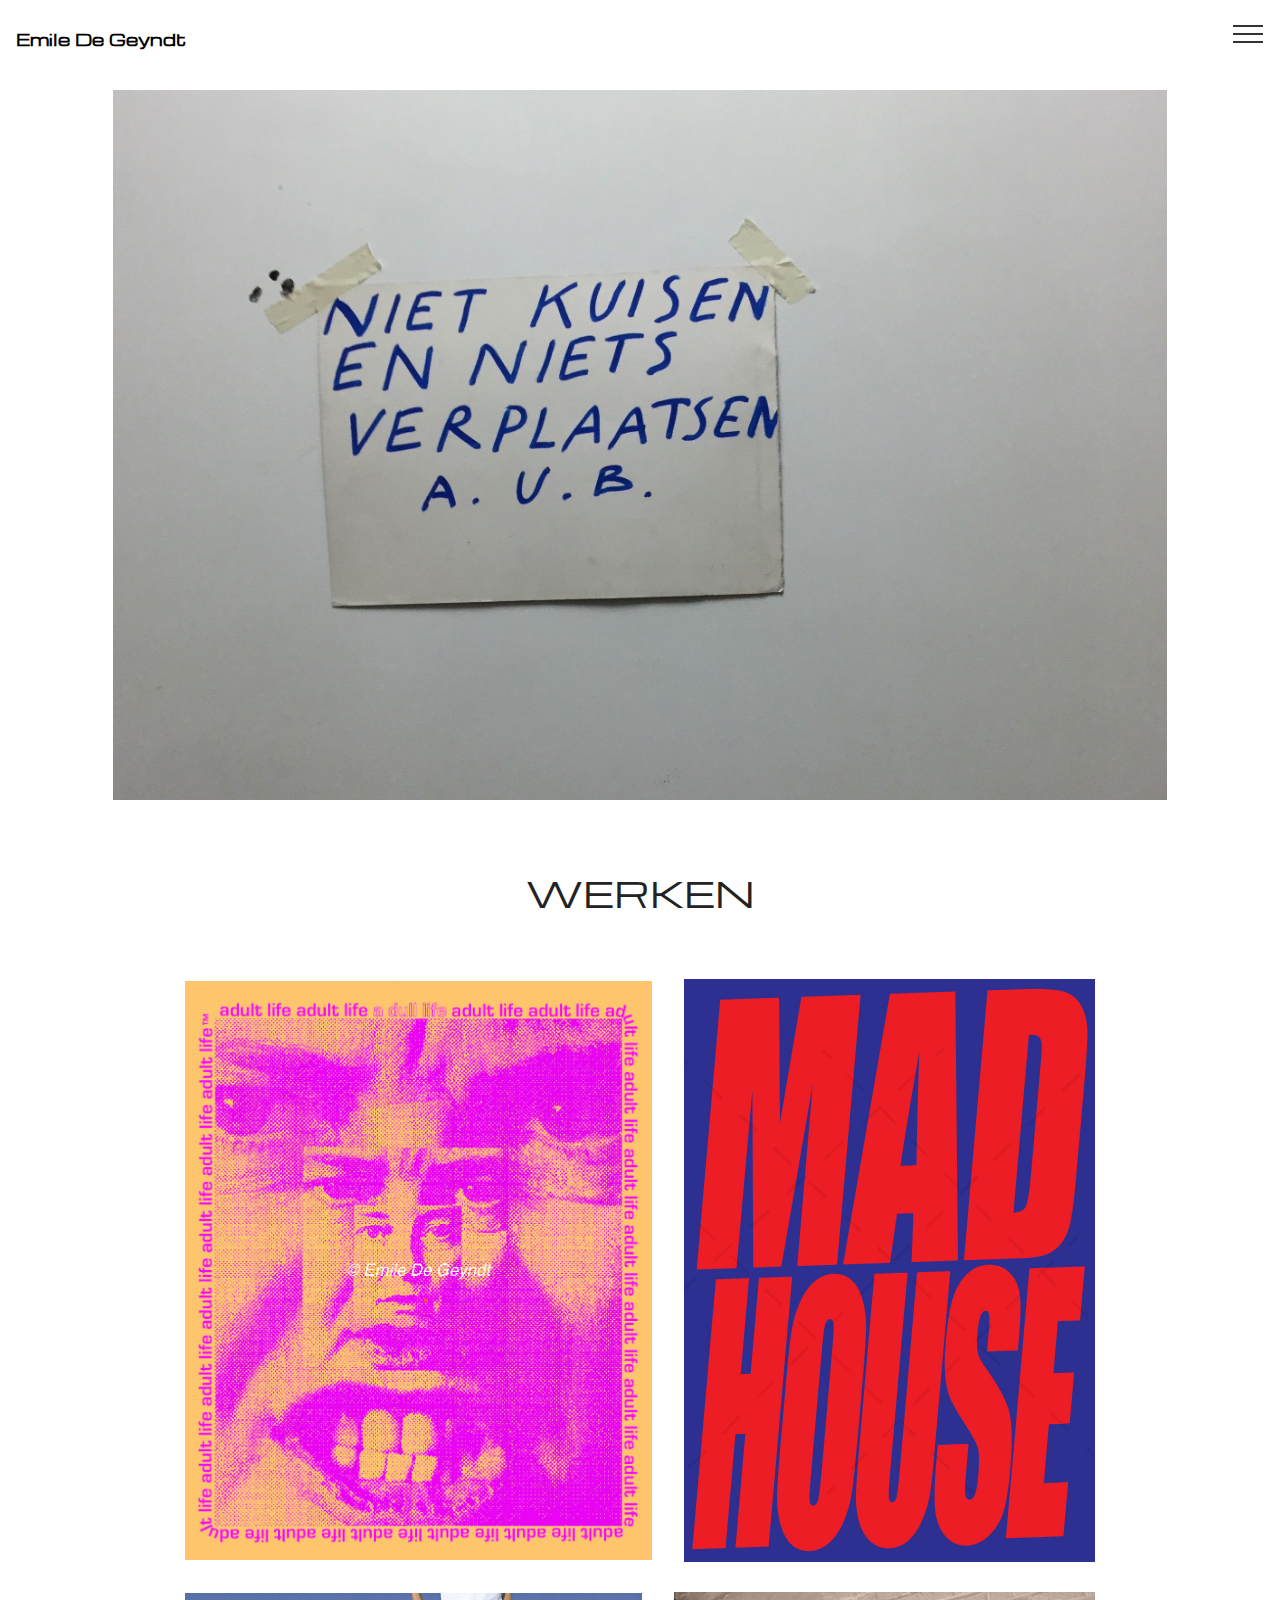
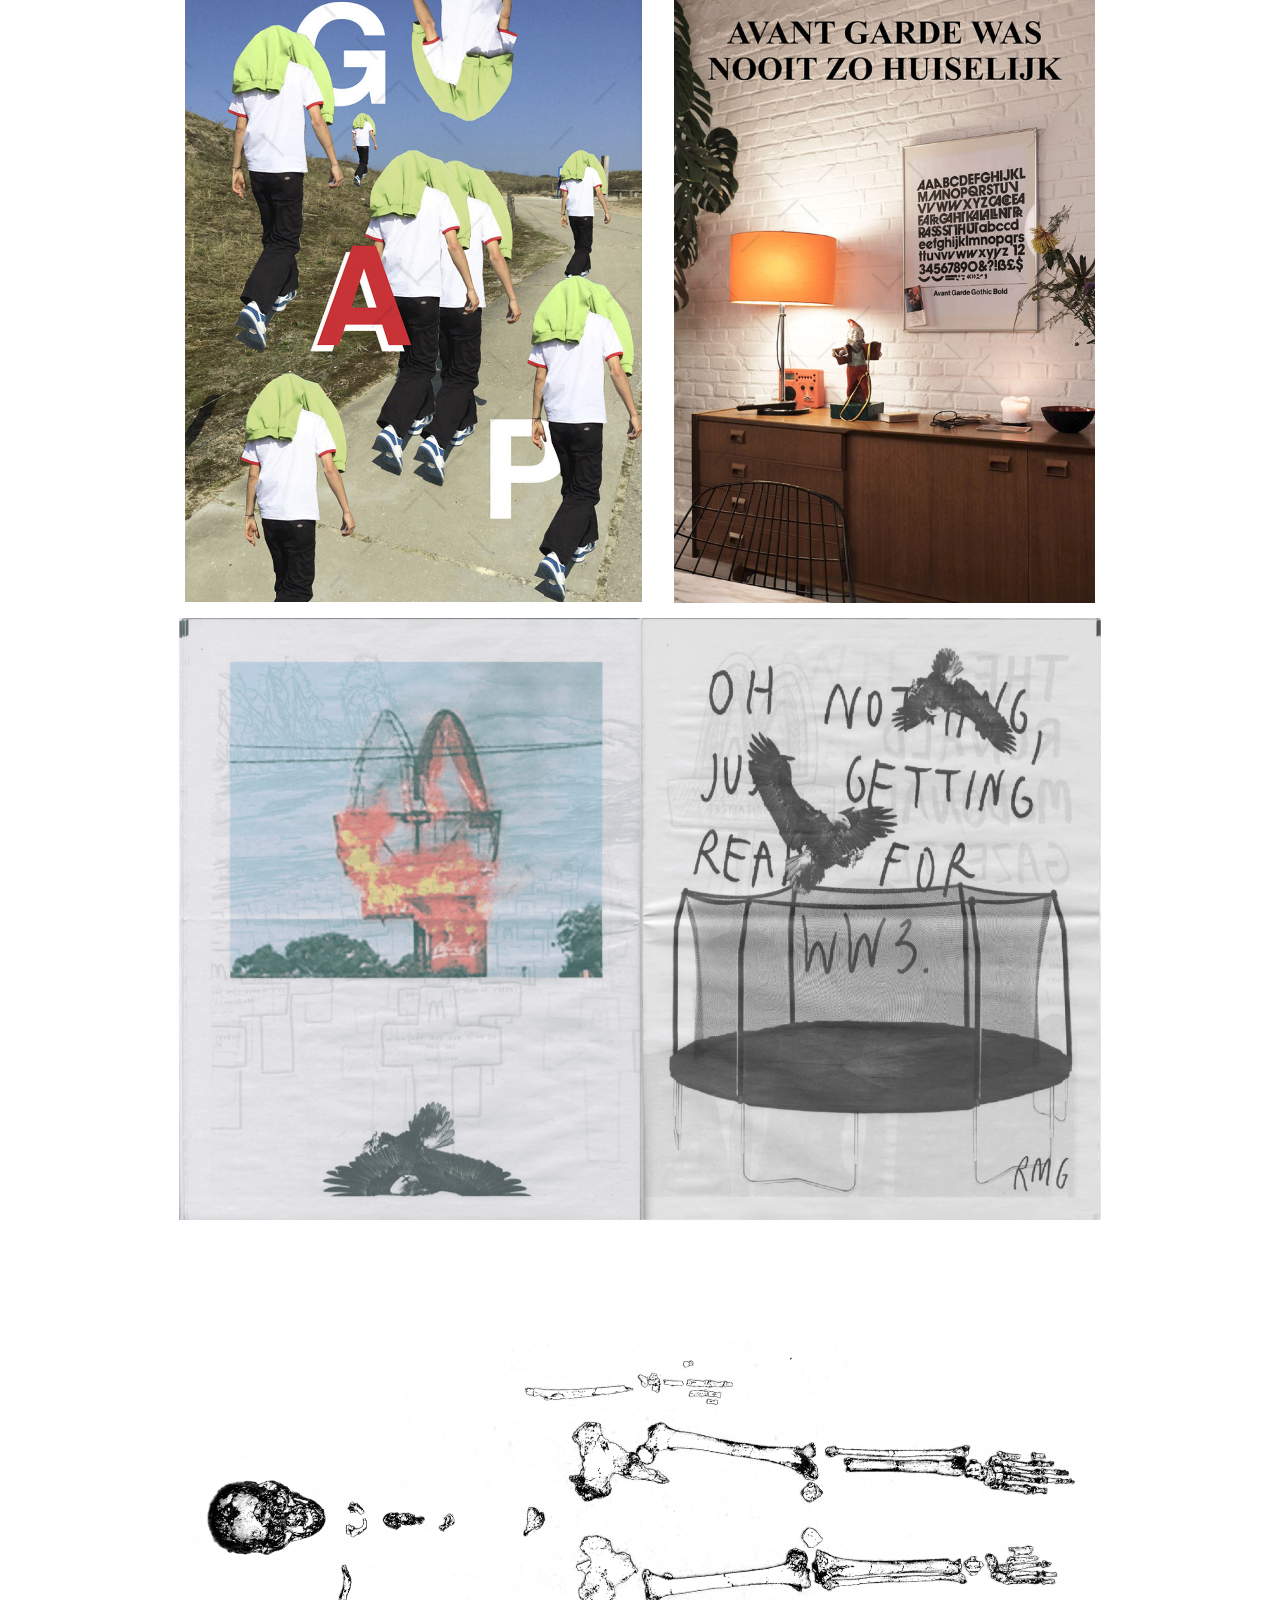
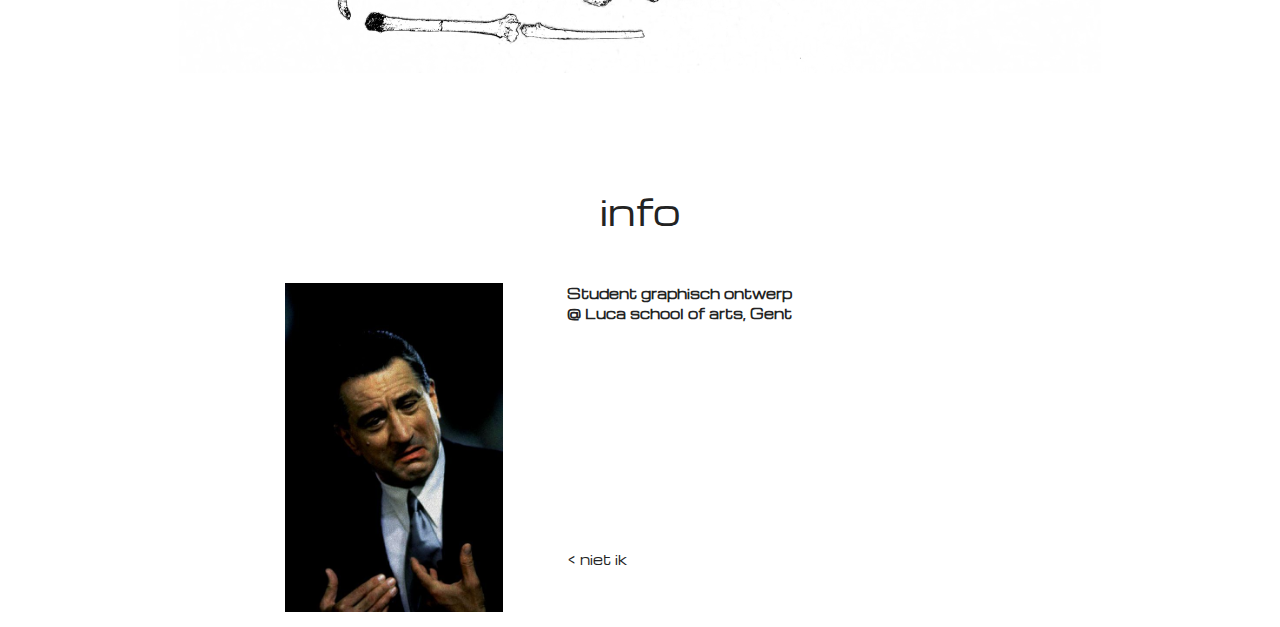
==== commit 7da31470: "create github pages" ====
--- a/index.html
+++ b/index.html
@@ -45,18 +45,18 @@
         <div class="collapse navbar-collapse" id="navbarSupportedContent">
             <ul class="navbar-nav nav-dropdown" data-app-modern-menu="true"><li class="nav-item">
                     <a class="nav-link link text-black display-5" href="index.html#content6-15">info</a>
-                </li><li class="nav-item"><a class="nav-link link text-black display-5" href="https://www.instagram.com/et__merde/">instagram</a></li></ul>
-            <div class="navbar-buttons mbr-section-btn"><a class="btn btn-sm btn-primary display-5" href="page6.html">EXXXTRA</a></div>
+                </li></ul>
+            <div class="navbar-buttons mbr-section-btn"><a class="btn btn-sm btn-primary display-5" href="page5.html">EXXXTRA</a></div>
         </div>
     </nav>
 </section>
 
-<section class="engine"><a href="https://mobirise.me/f">simple web creator</a></section><section class="cid-qC5NJCp5Lq" id="image2-2c">
+<section class="engine"><a href="https://mobirise.me/p">web templates free download</a></section><section class="cid-qC5NJCp5Lq" id="image2-2c">
 
     
 
     <figure class="mbr-figure container">
-        <div class="image-block" style="width: 100%;">
+        <div class="image-block" style="width: 95%;">
             <img src="assets/images/img-4035-2330x1569.jpg" alt="Mobirise" title="">
             
         </div>
@@ -127,6 +127,18 @@
     </figure>
 </section>
 
+<section class="cid-qRxF3NaQAl" id="image3-2t">
+
+    
+
+    <figure class="mbr-figure container">
+            <div class="image-block" style="width: 83%;">
+                <a href="page7.html"><img src="assets/images/skelet-amelia-1842x666.png" width="1400" alt="Mobirise" title=""></a>
+                
+            </div>
+    </figure>
+</section>
+
 <section class="mbr-section content4 cid-qzy2yYkfPD" id="content4-1c">
 
     
--- a/assets/mobirise/css/mbr-additional.css
+++ b/assets/mobirise/css/mbr-additional.css
@@ -1433,6 +1433,30 @@
     width: 100% !important;
   }
 }
+.cid-qRxF3NaQAl {
+  padding-top: 60px;
+  padding-bottom: 60px;
+  background: #ffffff;
+}
+.cid-qRxF3NaQAl .image-block {
+  margin: auto;
+}
+.cid-qRxF3NaQAl figcaption {
+  position: relative;
+}
+.cid-qRxF3NaQAl figcaption div {
+  position: absolute;
+  bottom: 0;
+  width: 100%;
+}
+@media (max-width: 768px) {
+  .cid-qRxF3NaQAl .image-block {
+    width: 100% !important;
+  }
+}
+.cid-qRxF3NaQAl DIV {
+  color: #232323;
+}
 .cid-qzy2yYkfPD {
   padding-top: 60px;
   padding-bottom: 0px;
@@ -4414,3 +4438,403 @@
   color: #232323;
   text-align: center;
 }
+.cid-qQSRuowFS1 .mbr-text P {
+  text-align: center;
+}
+.cid-qzxN5OcfqR .navbar {
+  background: #ffffff;
+  transition: none;
+  min-height: 77px;
+  padding: .5rem 0;
+}
+.cid-qzxN5OcfqR .navbar-dropdown.bg-color.transparent.opened {
+  background: #ffffff;
+}
+.cid-qzxN5OcfqR a {
+  font-style: normal;
+}
+.cid-qzxN5OcfqR .nav-item span {
+  padding-right: 0.4em;
+  line-height: 0.5em;
+  vertical-align: text-bottom;
+  position: relative;
+  top: -0.2em;
+  text-decoration: none;
+}
+.cid-qzxN5OcfqR .nav-item a {
+  padding: 0.7rem 0 !important;
+  margin: 0rem .65rem !important;
+}
+.cid-qzxN5OcfqR .btn {
+  padding: 0.4rem 1.5rem;
+  display: inline-flex;
+  align-items: center;
+}
+.cid-qzxN5OcfqR .btn .mbr-iconfont {
+  font-size: 1.6rem;
+}
+.cid-qzxN5OcfqR .menu-logo {
+  margin-right: auto;
+}
+.cid-qzxN5OcfqR .menu-logo .navbar-brand {
+  display: flex;
+  margin-left: 5rem;
+  padding: 0;
+  transition: padding .2s;
+  min-height: 3.8rem;
+  align-items: center;
+}
+.cid-qzxN5OcfqR .menu-logo .navbar-brand .navbar-caption-wrap {
+  display: flex;
+  -webkit-align-items: center;
+  align-items: center;
+  word-break: break-word;
+  min-width: 7rem;
+  margin: .3rem 0;
+}
+.cid-qzxN5OcfqR .menu-logo .navbar-brand .navbar-caption-wrap .navbar-caption {
+  line-height: 1.2rem !important;
+  padding-right: 2rem;
+}
+.cid-qzxN5OcfqR .menu-logo .navbar-brand .navbar-logo {
+  font-size: 4rem;
+  transition: font-size 0.25s;
+}
+.cid-qzxN5OcfqR .menu-logo .navbar-brand .navbar-logo img {
+  display: flex;
+}
+.cid-qzxN5OcfqR .menu-logo .navbar-brand .navbar-logo .mbr-iconfont {
+  transition: font-size 0.25s;
+}
+.cid-qzxN5OcfqR .navbar-toggleable-sm .navbar-collapse {
+  justify-content: flex-end;
+  -webkit-justify-content: flex-end;
+  padding-right: 5rem;
+  width: auto;
+}
+.cid-qzxN5OcfqR .navbar-toggleable-sm .navbar-collapse .navbar-nav {
+  flex-wrap: wrap;
+  -webkit-flex-wrap: wrap;
+  padding-left: 0;
+}
+.cid-qzxN5OcfqR .navbar-toggleable-sm .navbar-collapse .navbar-nav .nav-item {
+  -webkit-align-self: center;
+  align-self: center;
+}
+.cid-qzxN5OcfqR .navbar-toggleable-sm .navbar-collapse .navbar-buttons {
+  padding-left: 0;
+  padding-bottom: 0;
+}
+.cid-qzxN5OcfqR .dropdown .dropdown-menu {
+  background: #ffffff;
+  display: none;
+  position: absolute;
+  min-width: 5rem;
+  padding-top: 1.4rem;
+  padding-bottom: 1.4rem;
+  text-align: left;
+}
+.cid-qzxN5OcfqR .dropdown .dropdown-menu .dropdown-item {
+  width: auto;
+  padding: 0.235em 1.5385em 0.235em 1.5385em !important;
+}
+.cid-qzxN5OcfqR .dropdown .dropdown-menu .dropdown-item::after {
+  right: 0.5rem;
+}
+.cid-qzxN5OcfqR .dropdown .dropdown-menu .dropdown-submenu {
+  margin: 0;
+}
+.cid-qzxN5OcfqR .dropdown.open > .dropdown-menu {
+  display: block;
+}
+.cid-qzxN5OcfqR .navbar-toggleable-sm.opened:after {
+  position: absolute;
+  width: 100vw;
+  height: 100vh;
+  content: '';
+  background-color: rgba(0, 0, 0, 0.1);
+  left: 0;
+  bottom: 0;
+  transform: translateY(100%);
+  -webkit-transform: translateY(100%);
+  z-index: 1000;
+}
+.cid-qzxN5OcfqR .navbar.navbar-short {
+  min-height: 60px;
+  transition: all .2s;
+}
+.cid-qzxN5OcfqR .navbar.navbar-short .navbar-toggler-right {
+  top: 20px;
+}
+.cid-qzxN5OcfqR .navbar.navbar-short .navbar-logo a {
+  font-size: 2.5rem !important;
+  line-height: 2.5rem;
+  transition: font-size 0.25s;
+}
+.cid-qzxN5OcfqR .navbar.navbar-short .navbar-logo a .mbr-iconfont {
+  font-size: 2.5rem !important;
+}
+.cid-qzxN5OcfqR .navbar.navbar-short .navbar-logo a img {
+  height: 3rem !important;
+}
+.cid-qzxN5OcfqR .navbar.navbar-short .navbar-brand {
+  min-height: 3rem;
+}
+.cid-qzxN5OcfqR button.navbar-toggler {
+  width: 31px;
+  height: 18px;
+  cursor: pointer;
+  transition: all .2s;
+  top: 1.5rem;
+  right: 1rem;
+}
+.cid-qzxN5OcfqR button.navbar-toggler:focus {
+  outline: none;
+}
+.cid-qzxN5OcfqR button.navbar-toggler .hamburger span {
+  position: absolute;
+  right: 0;
+  width: 30px;
+  height: 2px;
+  border-right: 5px;
+  background-color: #333333;
+}
+.cid-qzxN5OcfqR button.navbar-toggler .hamburger span:nth-child(1) {
+  top: 0;
+  transition: all .2s;
+}
+.cid-qzxN5OcfqR button.navbar-toggler .hamburger span:nth-child(2) {
+  top: 8px;
+  transition: all .15s;
+}
+.cid-qzxN5OcfqR button.navbar-toggler .hamburger span:nth-child(3) {
+  top: 8px;
+  transition: all .15s;
+}
+.cid-qzxN5OcfqR button.navbar-toggler .hamburger span:nth-child(4) {
+  top: 16px;
+  transition: all .2s;
+}
+.cid-qzxN5OcfqR nav.opened .hamburger span:nth-child(1) {
+  top: 8px;
+  width: 0;
+  opacity: 0;
+  right: 50%;
+  transition: all .2s;
+}
+.cid-qzxN5OcfqR nav.opened .hamburger span:nth-child(2) {
+  -webkit-transform: rotate(45deg);
+  transform: rotate(45deg);
+  transition: all .25s;
+}
+.cid-qzxN5OcfqR nav.opened .hamburger span:nth-child(3) {
+  -webkit-transform: rotate(-45deg);
+  transform: rotate(-45deg);
+  transition: all .25s;
+}
+.cid-qzxN5OcfqR nav.opened .hamburger span:nth-child(4) {
+  top: 8px;
+  width: 0;
+  opacity: 0;
+  right: 50%;
+  transition: all .2s;
+}
+.cid-qzxN5OcfqR .collapsed.navbar-expand {
+  flex-direction: column;
+}
+.cid-qzxN5OcfqR .collapsed .btn {
+  display: flex;
+}
+.cid-qzxN5OcfqR .collapsed .navbar-collapse {
+  display: none !important;
+  padding-right: 0 !important;
+}
+.cid-qzxN5OcfqR .collapsed .navbar-collapse.collapsing,
+.cid-qzxN5OcfqR .collapsed .navbar-collapse.show {
+  display: block !important;
+}
+.cid-qzxN5OcfqR .collapsed .navbar-collapse.collapsing .navbar-nav,
+.cid-qzxN5OcfqR .collapsed .navbar-collapse.show .navbar-nav {
+  display: block;
+  text-align: center;
+}
+.cid-qzxN5OcfqR .collapsed .navbar-collapse.collapsing .navbar-nav .nav-item,
+.cid-qzxN5OcfqR .collapsed .navbar-collapse.show .navbar-nav .nav-item {
+  clear: both;
+}
+.cid-qzxN5OcfqR .collapsed .navbar-collapse.collapsing .navbar-buttons,
+.cid-qzxN5OcfqR .collapsed .navbar-collapse.show .navbar-buttons {
+  text-align: center;
+}
+.cid-qzxN5OcfqR .collapsed .navbar-collapse.collapsing .navbar-buttons:last-child,
+.cid-qzxN5OcfqR .collapsed .navbar-collapse.show .navbar-buttons:last-child {
+  margin-bottom: 1rem;
+}
+.cid-qzxN5OcfqR .collapsed button.navbar-toggler {
+  display: block;
+}
+.cid-qzxN5OcfqR .collapsed .navbar-brand {
+  margin-left: 1rem !important;
+}
+.cid-qzxN5OcfqR .collapsed .navbar-toggleable-sm {
+  flex-direction: column;
+  -webkit-flex-direction: column;
+}
+.cid-qzxN5OcfqR .collapsed .dropdown .dropdown-menu {
+  width: 100%;
+  text-align: center;
+  position: relative;
+  opacity: 0;
+  display: block;
+  height: 0;
+  visibility: hidden;
+  padding: 0;
+  transition-duration: .5s;
+  transition-property: opacity,padding,height;
+}
+.cid-qzxN5OcfqR .collapsed .dropdown.open > .dropdown-menu {
+  position: relative;
+  opacity: 1;
+  height: auto;
+  padding: 1.4rem 0;
+  visibility: visible;
+}
+.cid-qzxN5OcfqR .collapsed .dropdown .dropdown-submenu {
+  left: 0;
+  text-align: center;
+  width: 100%;
+}
+.cid-qzxN5OcfqR .collapsed .dropdown .dropdown-toggle[data-toggle="dropdown-submenu"]::after {
+  margin-top: 0;
+  position: inherit;
+  right: 0;
+  top: 50%;
+  display: inline-block;
+  width: 0;
+  height: 0;
+  margin-left: .3em;
+  vertical-align: middle;
+  content: "";
+  border-top: .30em solid;
+  border-right: .30em solid transparent;
+  border-left: .30em solid transparent;
+}
+@media (max-width: 991px) {
+  .cid-qzxN5OcfqR.navbar-expand {
+    flex-direction: column;
+  }
+  .cid-qzxN5OcfqR img {
+    height: 3.8rem !important;
+  }
+  .cid-qzxN5OcfqR .btn {
+    display: flex;
+  }
+  .cid-qzxN5OcfqR button.navbar-toggler {
+    display: block;
+  }
+  .cid-qzxN5OcfqR .navbar-brand {
+    margin-left: 1rem !important;
+  }
+  .cid-qzxN5OcfqR .navbar-toggleable-sm {
+    flex-direction: column;
+    -webkit-flex-direction: column;
+  }
+  .cid-qzxN5OcfqR .navbar-collapse {
+    display: none !important;
+    padding-right: 0 !important;
+  }
+  .cid-qzxN5OcfqR .navbar-collapse.collapsing,
+  .cid-qzxN5OcfqR .navbar-collapse.show {
+    display: block !important;
+  }
+  .cid-qzxN5OcfqR .navbar-collapse.collapsing .navbar-nav,
+  .cid-qzxN5OcfqR .navbar-collapse.show .navbar-nav {
+    display: block;
+    text-align: center;
+  }
+  .cid-qzxN5OcfqR .navbar-collapse.collapsing .navbar-nav .nav-item,
+  .cid-qzxN5OcfqR .navbar-collapse.show .navbar-nav .nav-item {
+    clear: both;
+  }
+  .cid-qzxN5OcfqR .navbar-collapse.collapsing .navbar-buttons,
+  .cid-qzxN5OcfqR .navbar-collapse.show .navbar-buttons {
+    text-align: center;
+  }
+  .cid-qzxN5OcfqR .navbar-collapse.collapsing .navbar-buttons:last-child,
+  .cid-qzxN5OcfqR .navbar-collapse.show .navbar-buttons:last-child {
+    margin-bottom: 1rem;
+  }
+  .cid-qzxN5OcfqR .dropdown .dropdown-menu {
+    width: 100%;
+    text-align: center;
+    position: relative;
+    opacity: 0;
+    display: block;
+    height: 0;
+    visibility: hidden;
+    padding: 0;
+    transition-duration: .5s;
+    transition-property: opacity,padding,height;
+  }
+  .cid-qzxN5OcfqR .dropdown.open > .dropdown-menu {
+    position: relative;
+    opacity: 1;
+    height: auto;
+    padding: 1.4rem 0;
+    visibility: visible;
+  }
+  .cid-qzxN5OcfqR .dropdown .dropdown-submenu {
+    left: 0;
+    text-align: center;
+    width: 100%;
+  }
+  .cid-qzxN5OcfqR .dropdown .dropdown-toggle[data-toggle="dropdown-submenu"]::after {
+    margin-top: 0;
+    position: inherit;
+    right: 0;
+    top: 50%;
+    display: inline-block;
+    width: 0;
+    height: 0;
+    margin-left: .3em;
+    vertical-align: middle;
+    content: "";
+    border-top: .30em solid;
+    border-right: .30em solid transparent;
+    border-left: .30em solid transparent;
+  }
+}
+@media (min-width: 767px) {
+  .cid-qzxN5OcfqR .menu-logo {
+    flex-shrink: 0;
+  }
+}
+.cid-qRxFCEhut9 {
+  padding-top: 120px;
+  padding-bottom: 0px;
+  background: #ffffff;
+}
+.cid-qRxFCEhut9 .image-block {
+  margin: auto;
+}
+.cid-qRxFCEhut9 figcaption {
+  position: relative;
+}
+.cid-qRxFCEhut9 figcaption div {
+  position: absolute;
+  bottom: 0;
+  width: 100%;
+}
+@media (max-width: 768px) {
+  .cid-qRxFCEhut9 .image-block {
+    width: 100% !important;
+  }
+}
+.cid-qRxFHvVT6O {
+  padding-top: 0px;
+  padding-bottom: 60px;
+  background-color: #ffffff;
+}
+.cid-qRxFHvVT6O .mbr-section-subtitle {
+  color: #232323;
+}
